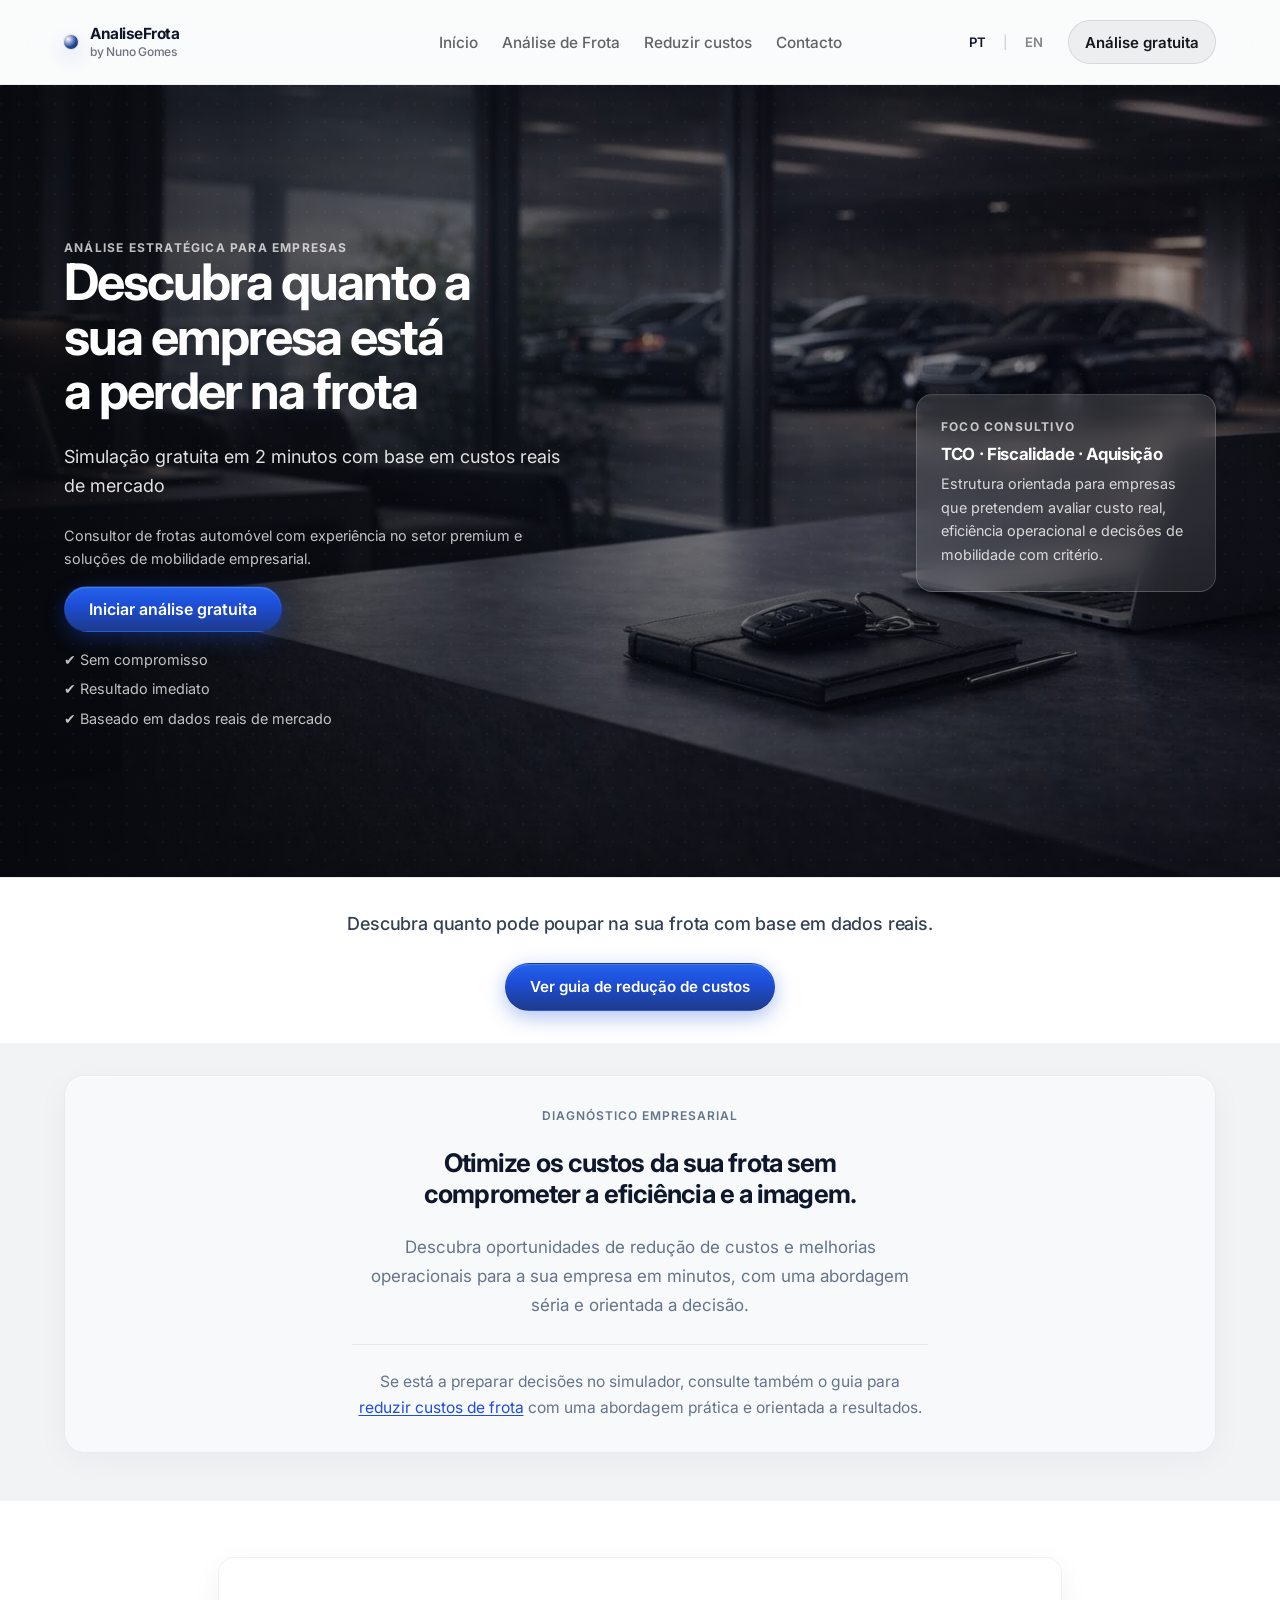
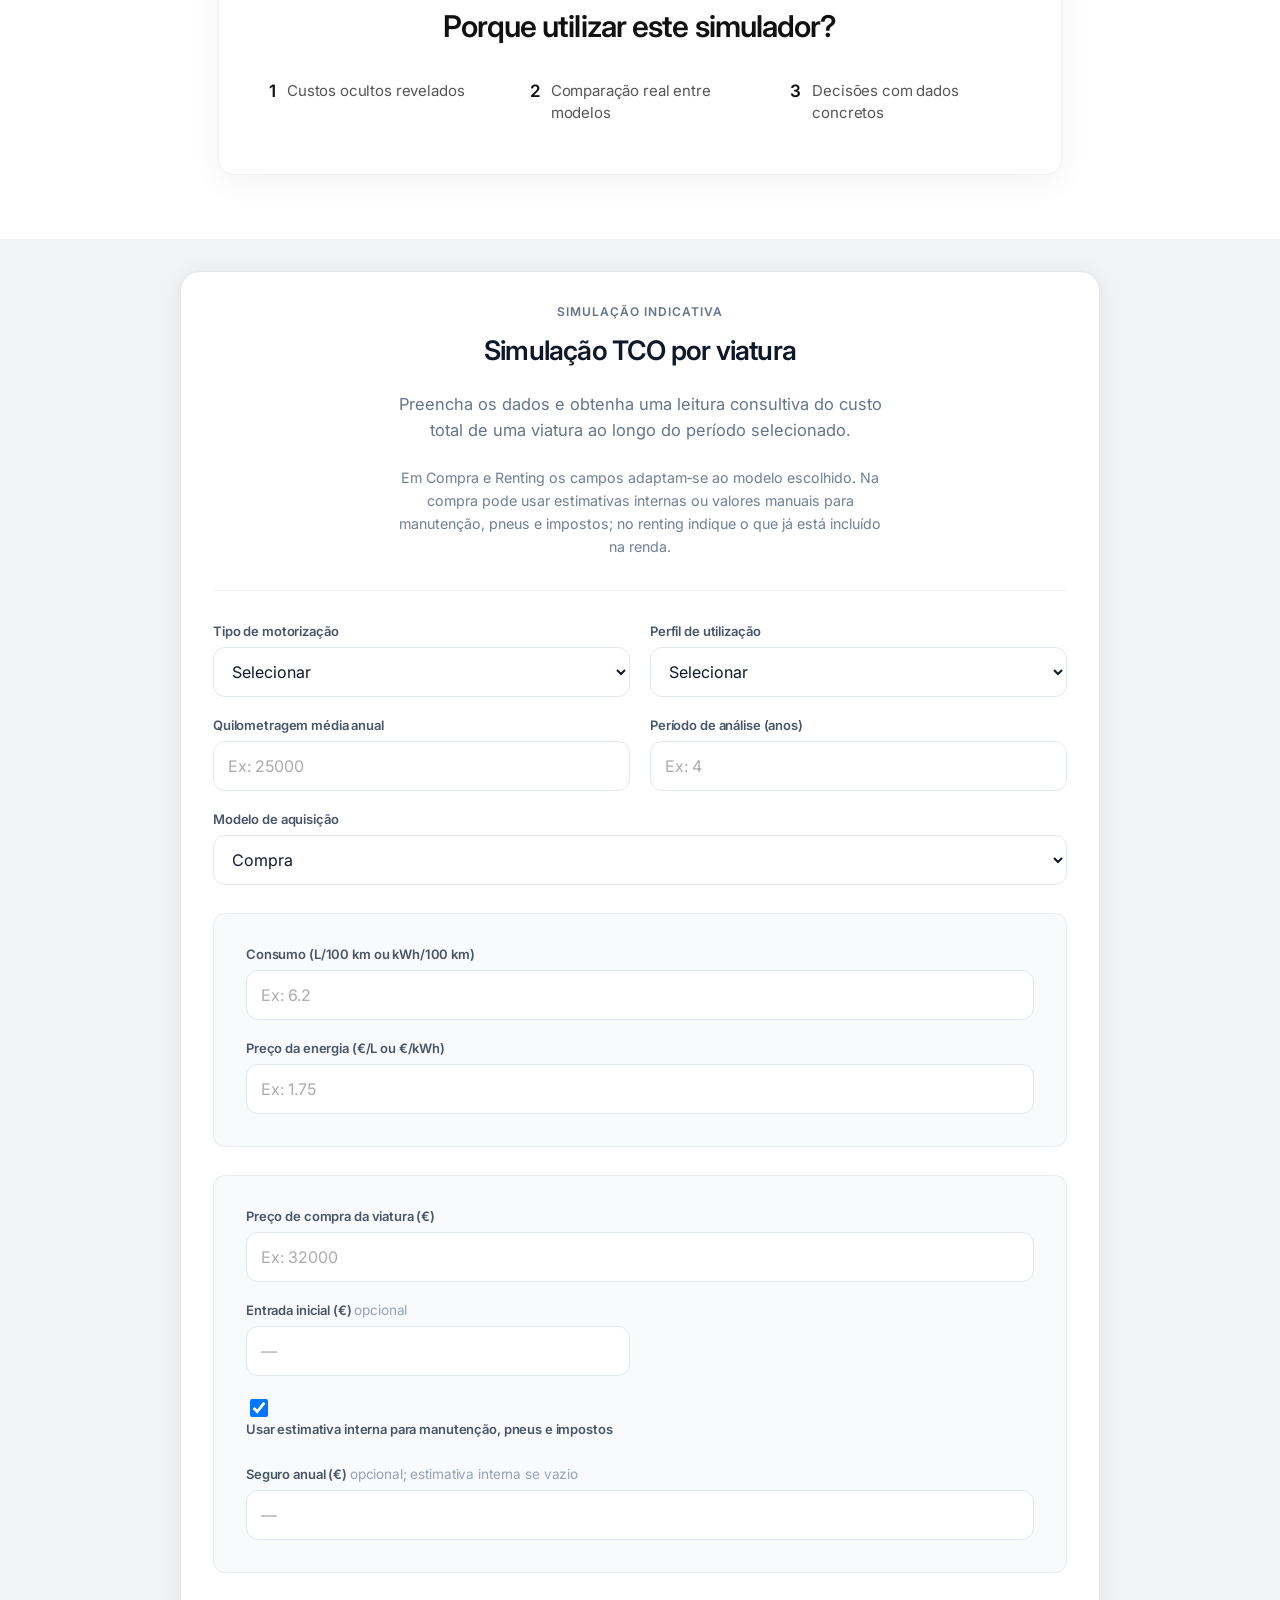
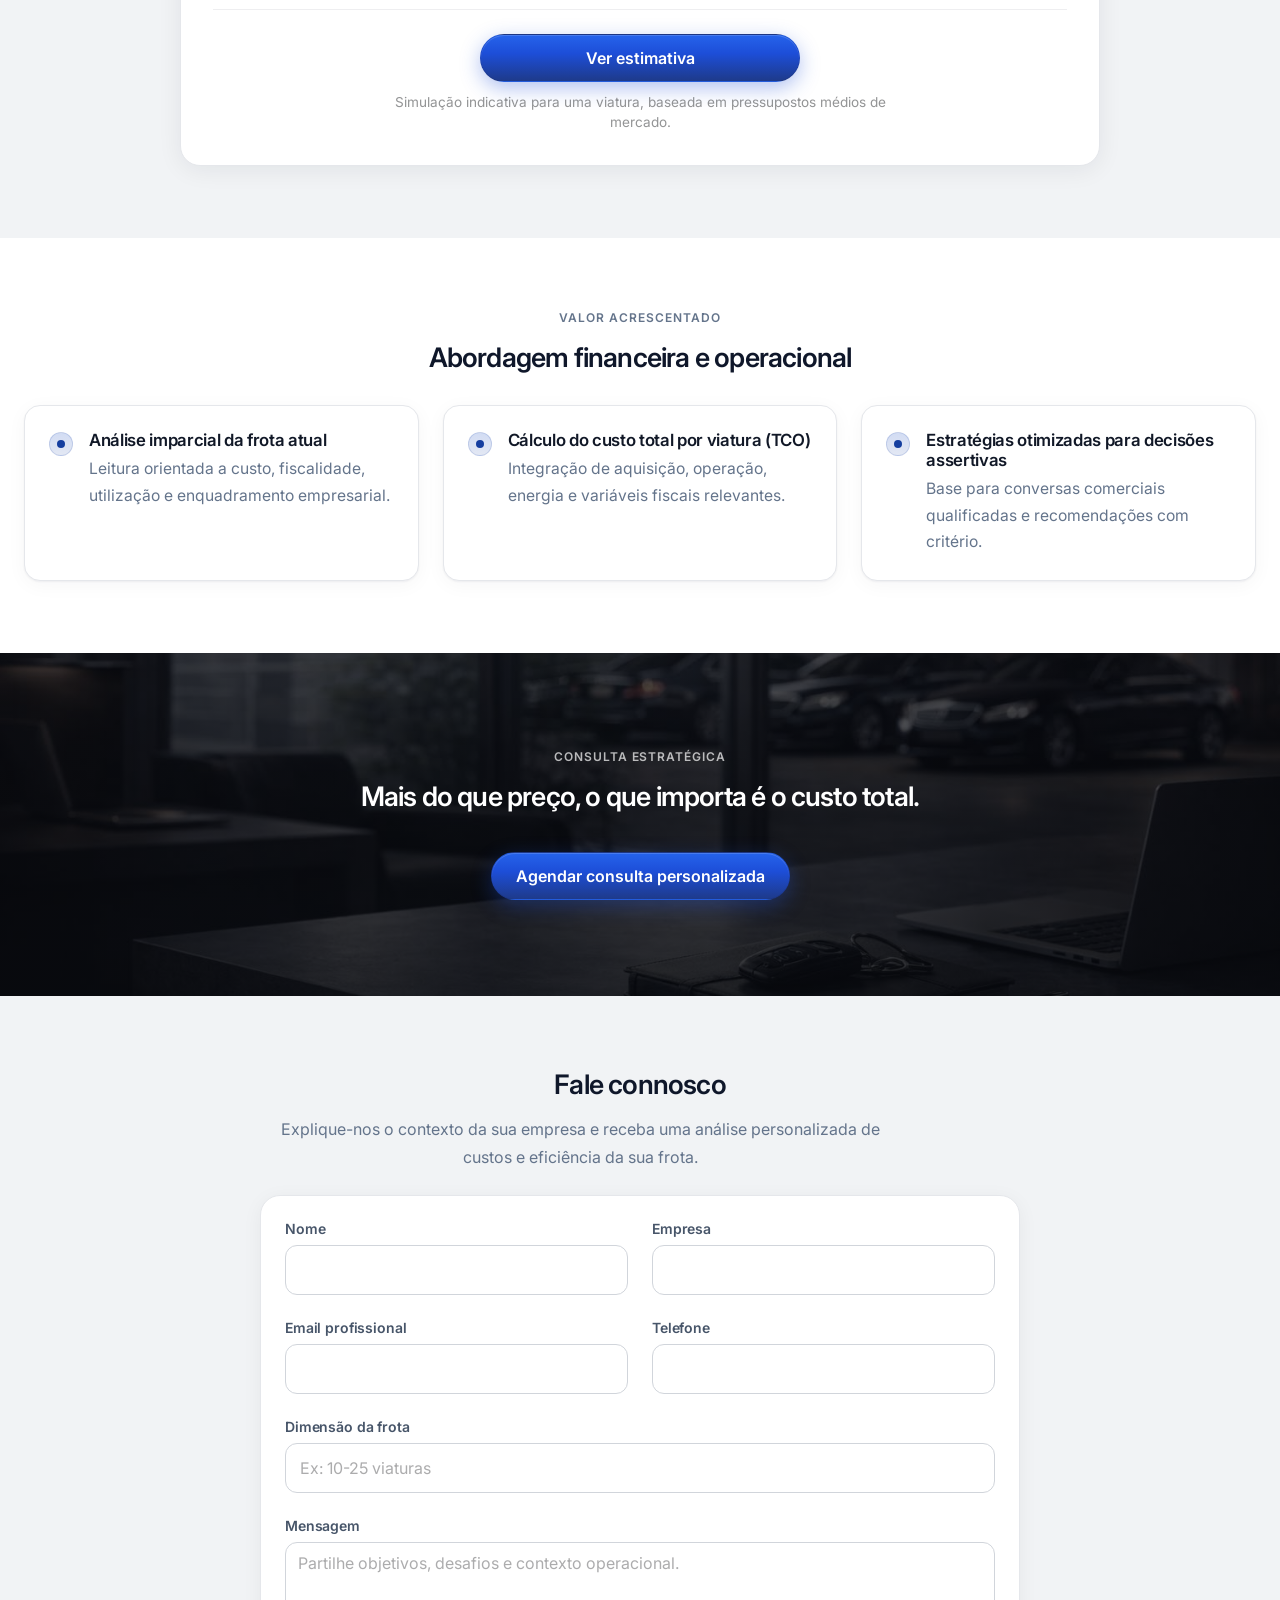
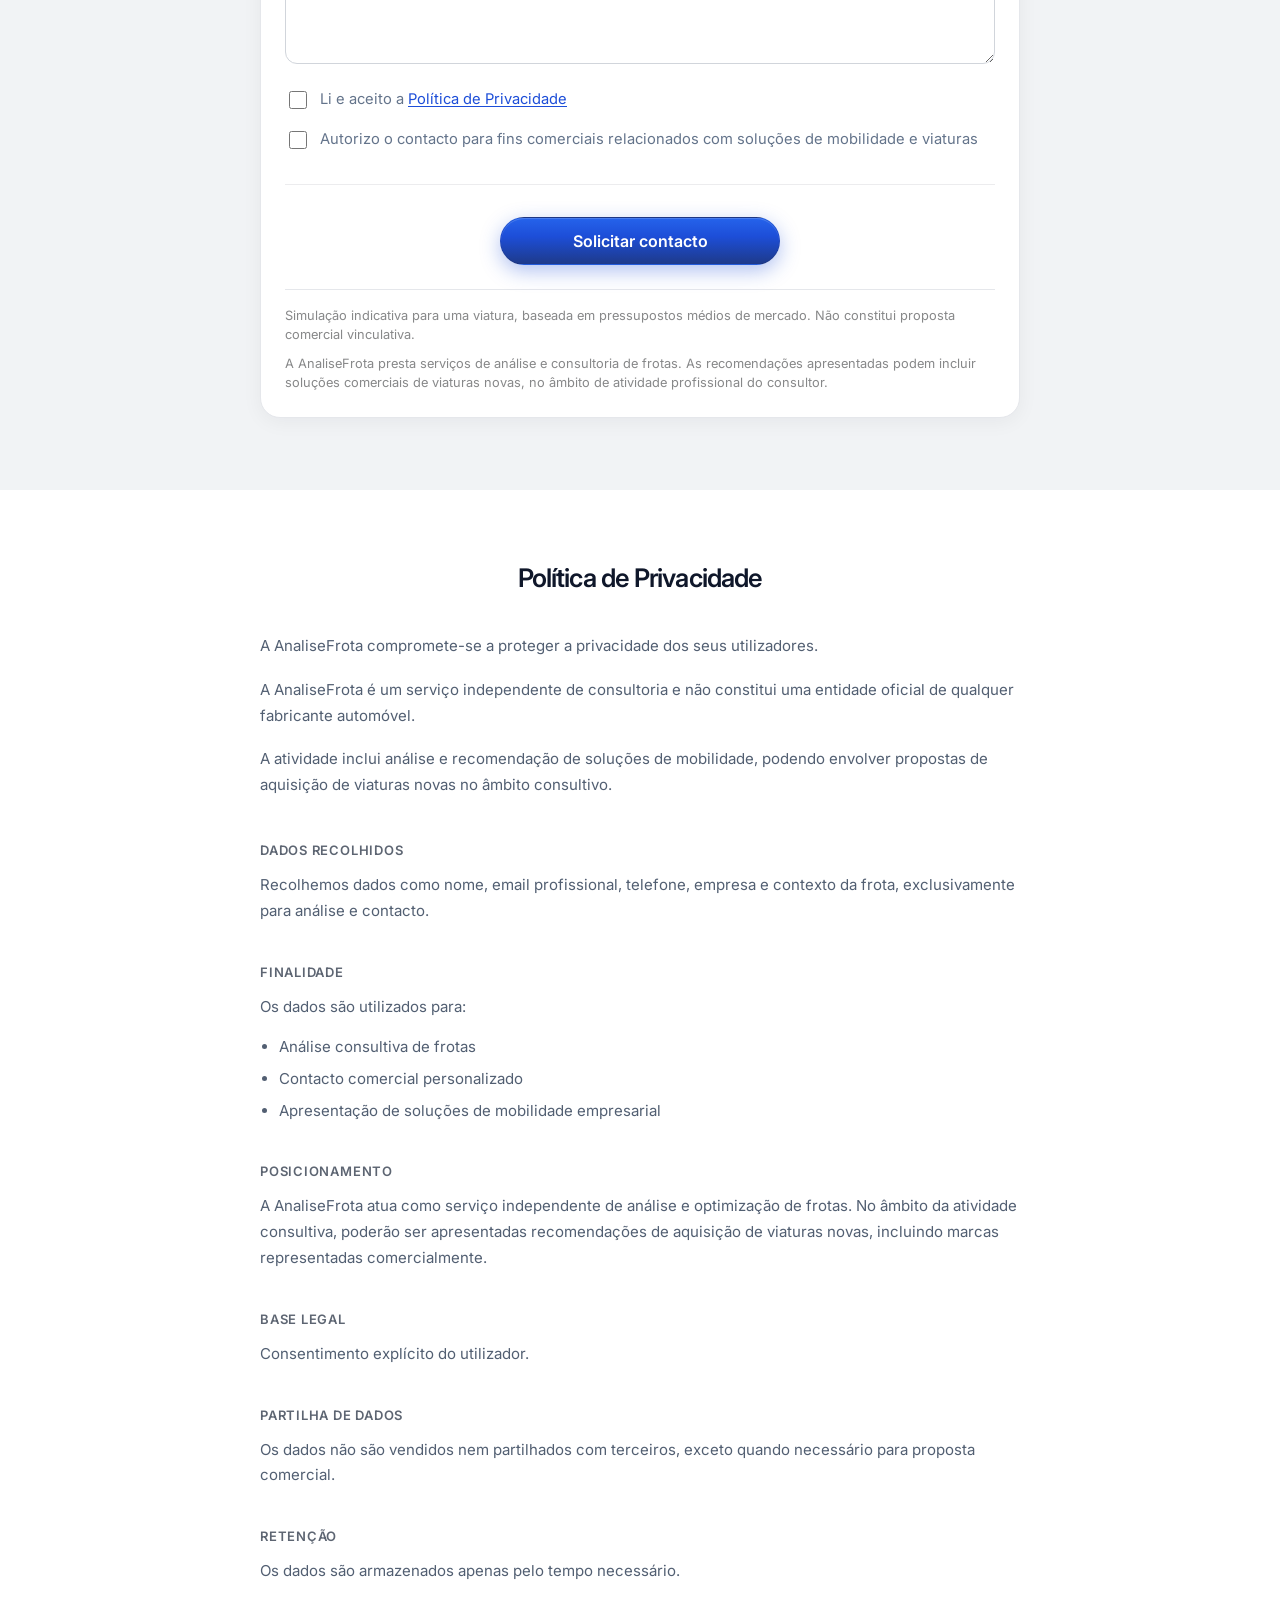
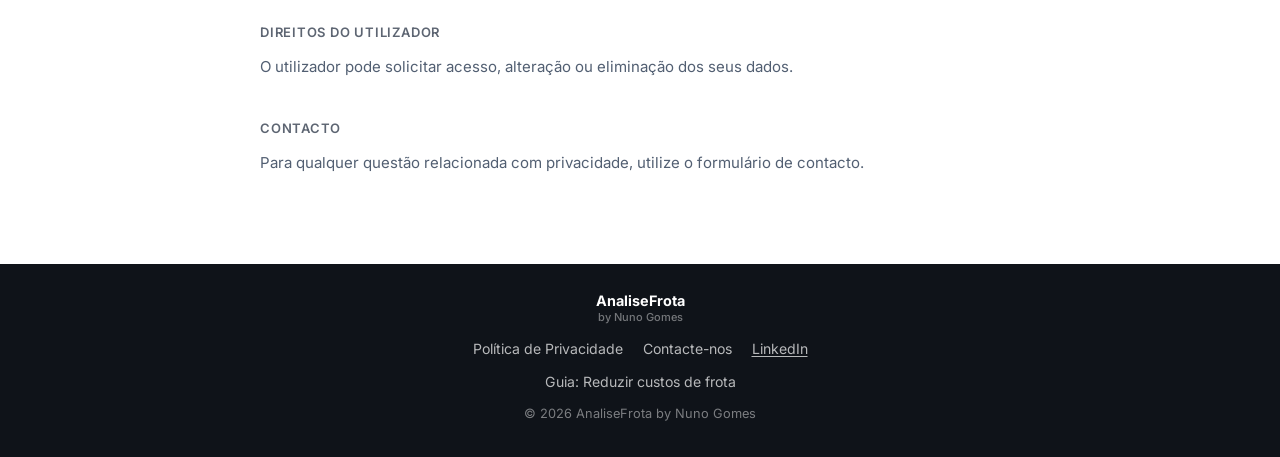
==== index.html @ 0aafc890 "improve mobile UX and responsive layout across site Made-with: Cursor" ====
<!DOCTYPE html>
<html lang="pt-PT" class="lang-pt">
<head>
  <meta charset="UTF-8" />
  <meta name="viewport" content="width=device-width, initial-scale=1.0" />
  <title>Análise de Frota e Optimização de Custos | AnaliseFrota — Gestão de Viaturas Empresariais</title>
  <meta name="robots" content="index,follow" />
  <link rel="canonical" href="https://analisefrota.pt/" />
  <link rel="alternate" hreflang="pt-PT" href="https://analisefrota.pt/" />
  <link rel="alternate" hreflang="en-GB" href="https://analisefrota.pt/en/" />
  <link rel="alternate" hreflang="x-default" href="https://analisefrota.pt/" />
  <meta
    name="description"
    content="Análise de frota, optimização de custos e gestão de viaturas empresariais com visão de TCO. Reduza despesas da frota, aumente eficiência e decida sobre mobilidade com dados e enquadramento fiscal."
  />
  <meta property="og:title" content="Análise de Frota e Optimização de Custos | AnaliseFrota — Gestão de Viaturas Empresariais" />
  <meta property="og:description" content="Análise de frota, optimização de custos e gestão de viaturas empresariais com visão de TCO. Reduza despesas da frota, aumente eficiência e decida sobre mobilidade com dados e enquadramento fiscal." />
  <meta property="og:type" content="website" />
  <meta property="og:url" content="https://analisefrota.pt/" />
  <meta property="og:image" content="https://analisefrota.pt/assets/hero-bg.jpg" />
  <meta property="og:image:alt" content="Contexto de frota empresarial — AnaliseFrota, consultoria em análise de frota, optimização de custos e TCO" />
  <meta property="og:site_name" content="AnaliseFrota" />
  <meta property="og:locale" content="pt_PT" />
  <meta property="og:locale:alternate" content="en_GB" />
  <meta name="twitter:card" content="summary_large_image" />
  <meta name="twitter:title" content="Análise de Frota e Optimização de Custos | AnaliseFrota — Gestão de Viaturas Empresariais" />
  <meta name="twitter:description" content="Análise de frota, optimização de custos e gestão de viaturas empresariais com visão de TCO. Reduza despesas da frota, aumente eficiência e decida com dados." />
  <meta name="twitter:image" content="https://analisefrota.pt/assets/hero-bg.jpg" />
  <meta name="twitter:image:alt" content="Frota empresarial e consultoria AnaliseFrota — análise de frota, redução de custos e TCO" />
  <link rel="preconnect" href="https://fonts.googleapis.com">
  <link rel="preconnect" href="https://fonts.gstatic.com" crossorigin>
  <link
    href="https://fonts.googleapis.com/css2?family=Inter:wght@400;500;600;700;800&display=swap"
    rel="stylesheet"
  />
  <link rel="stylesheet" href="styles.css" />
  <script type="application/ld+json">
  {
    "@context": "https://schema.org",
    "@graph": [
      {
        "@type": "Organization",
        "@id": "https://analisefrota.pt/#organization",
        "name": "AnaliseFrota by Nuno Gomes",
        "url": "https://analisefrota.pt/",
        "sameAs": ["https://www.linkedin.com/in/nuno-gomes-mercedes-benz"]
      },
      {
        "@type": "WebSite",
        "@id": "https://analisefrota.pt/#website",
        "name": "AnaliseFrota by Nuno Gomes",
        "url": "https://analisefrota.pt/",
        "description": "Análise de frota, optimização de custos e gestão de viaturas empresariais com visão de TCO, eficiência e decisões de mobilidade fundamentadas.",
        "inLanguage": "pt-PT",
        "publisher": { "@id": "https://analisefrota.pt/#organization" }
      }
    ]
  }
  </script>
</head>
<body>
  <div class="site-shell">
    <header class="site-header">
      <div class="container header-inner">
        <a href="#top" class="brand" aria-label="AnaliseFrota by Nuno Gomes">
          <span class="brand-mark"></span>
          <span class="brand-text">
            <span class="brand-name">AnaliseFrota</span>
            <span class="brand-byline">by Nuno Gomes</span>
          </span>
        </a>

        <nav class="main-nav" aria-label="Navegação principal">
          <a href="#top">Início</a>
          <a href="#simulador">Análise de Frota</a>
          <a href="/reduzir-custos-frota.html">Reduzir custos</a>
          <a href="#contacto">Contacto</a>
        </nav>

        <div class="header-actions">
          <div class="lang-toggle" role="navigation" aria-label="Idioma">
            <a href="/" class="lang-btn is-active" hreflang="pt-PT" lang="pt-PT" aria-current="page">PT</a>
            <span class="lang-sep" aria-hidden="true">|</span>
            <a href="/en/" class="lang-btn" hreflang="en-GB" lang="en-GB">EN</a>
          </div>
          <a href="#simulador" class="btn btn-nav">Análise gratuita</a>
        </div>
      </div>
    </header>

    <main id="top">
      <section class="section section--hero section--bleed" aria-label="Início">
        <div class="section__bleed" aria-hidden="true">
          <div class="hero-media" role="img" aria-label="Ilustração visual de frota empresarial — análise de frota, optimização de custos e gestão de viaturas com a AnaliseFrota."></div>
          <div class="hero-scrim"></div>
          <div class="hero-noise"></div>
        </div>
        <div class="container">
        <div class="hero-grid">
          <div class="hero-copy">
            <div class="eyebrow">Análise estratégica para empresas</div>
            <h1>Descubra quanto a sua empresa está a perder na frota</h1>
            <p>
              Simulação gratuita em 2 minutos com base em custos reais de mercado
            </p>

            <p class="hero-positioning">
              Consultor de frotas automóvel com experiência no setor premium e soluções de mobilidade empresarial.
            </p>

            <div class="hero-actions">
              <a href="#simulador" class="btn btn-primary">Iniciar análise gratuita</a>
            </div>
            <ul class="hero-positioning" aria-label="Vantagens da simulação">
              <li>✔ Sem compromisso</li>
              <li>✔ Resultado imediato</li>
              <li>✔ Baseado em dados reais de mercado</li>
            </ul>
          </div>

          <div class="hero-aside">
            <div class="hero-panel">
              <div class="hero-panel-label">Foco consultivo</div>
              <div class="hero-panel-value">TCO · Fiscalidade · Aquisição</div>
              <p>
                Estrutura orientada para empresas que pretendem avaliar custo real, eficiência operacional e decisões de mobilidade com critério.
              </p>
            </div>
          </div>
        </div>
        </div>
      </section>

      <section class="section section--surface section--lead">
        <div class="container">
          <div class="section-lead-inner container-narrow text-center">
            <p class="section-lead-text">
              Descubra quanto pode poupar na sua frota com base em dados reais.
            </p>
            <a href="/reduzir-custos-frota.html" class="btn btn-primary btn-lead-cta">Ver guia de redução de custos</a>
          </div>
        </div>
      </section>

      <section class="section section--tint section--editorial">
        <div class="container">
          <div class="editorial-surface editorial-surface--bridge">
            <div class="editorial-bridge-inner">
              <div class="section-kicker text-center">Diagnóstico empresarial</div>
              <h2 class="text-center editorial-title">Otimize os custos da sua frota sem comprometer a eficiência e a imagem.</h2>
              <div class="prose-editorial-lead">
                <p>
                  Descubra oportunidades de redução de custos e melhorias operacionais para a sua empresa em minutos, com uma abordagem séria e orientada a decisão.
                </p>
              </div>
              <p class="editorial-support-line">
                Se está a preparar decisões no simulador, consulte também o guia para <a href="/reduzir-custos-frota.html">reduzir custos de frota</a> com uma abordagem prática e orientada a resultados.
              </p>
            </div>
          </div>
        </div>
      </section>

      <section class="section section--surface section--why-sim" aria-labelledby="why-sim-heading">
        <div class="why-sim-frame">
          <div class="why-card">
            <h2 id="why-sim-heading" class="why-card-title">Porque utilizar este simulador?</h2>
            <div class="why-grid" role="list" aria-label="Benefícios do simulador">
              <div class="why-item" role="listitem">
                <span class="why-number">1</span>
                <p class="why-text">Custos ocultos revelados</p>
              </div>
              <div class="why-item" role="listitem">
                <span class="why-number">2</span>
                <p class="why-text">Comparação real entre modelos</p>
              </div>
              <div class="why-item" role="listitem">
                <span class="why-number">3</span>
                <p class="why-text">Decisões com dados concretos</p>
              </div>
            </div>
          </div>
        </div>
      </section>

      <section id="simulador" class="section section--tint section--simulator">
        <div class="container">
          <div class="simulator-shell">
          <div class="simulator-card">
            <div class="simulator-main">
              <div class="simulator-intro-block">
                <div class="simulator-intro-stack">
                  <div class="simulator-heading simulator-heading--intro">
                    <div class="section-kicker">Simulação indicativa</div>
                    <h2 class="simulator-intro-heading">Simulação TCO por viatura</h2>
                    <p class="simulator-intro-lead">
                      Preencha os dados e obtenha uma leitura consultiva do custo total de uma viatura ao longo do período selecionado.
                    </p>
                  </div>
                  <div class="simulator-intro-notes">
                    <p class="simulator-form-hint simulator-form-hint--intro" data-lang="pt">Em Compra e Renting os campos adaptam‑se ao modelo escolhido. Na compra pode usar estimativas internas ou valores manuais para manutenção, pneus e impostos; no renting indique o que já está incluído na renda.</p>
                    <p class="simulator-form-hint simulator-form-hint--intro" data-lang="en">Purchase and leasing show different fields. For purchase you can rely on internal estimates or enter annual maintenance, tyres, and taxes; for leasing, tick what is included in the monthly payment.</p>
                  </div>
                </div>
              </div>

              <form class="simulator-form simulator-form--saas" id="tcoForm" novalidate>

                <div class="simulator-form__group">
                  <div class="form-grid form-grid--sim form-grid--sim-top">
                    <div class="field">
                      <label for="powertrainType">Tipo de motorização</label>
                      <select id="powertrainType" name="powertrainType">
                        <option value="" data-label-pt="Selecionar" data-label-en="Select">Selecionar</option>
                        <option value="combustion" data-label-pt="Combustão" data-label-en="Combustion">Combustão</option>
                        <option value="hybrid" data-label-pt="Híbrido" data-label-en="Hybrid">Híbrido</option>
                        <option value="electric" data-label-pt="Elétrico" data-label-en="Electric">Elétrico</option>
                      </select>
                    </div>

                    <div class="field">
                      <label for="usageProfile">Perfil de utilização</label>
                      <select id="usageProfile" name="usageProfile">
                        <option value="" data-label-pt="Selecionar" data-label-en="Select">Selecionar</option>
                        <option value="urbano" data-label-pt="Urbano" data-label-en="Urban">Urbano</option>
                        <option value="misto" data-label-pt="Misto" data-label-en="Mixed">Misto</option>
                        <option value="estrada" data-label-pt="Estrada" data-label-en="Highway">Estrada</option>
                      </select>
                    </div>

                    <div class="field">
                      <label for="annualKm">Quilometragem média anual</label>
                      <input
                        id="annualKm"
                        name="annualKm"
                        type="number"
                        inputmode="numeric"
                        placeholder="Ex: 25000"
                        data-placeholder-pt="Ex: 25000"
                        data-placeholder-en="E.g.: 25000"
                        min="0"
                      />
                    </div>

                    <div class="field">
                      <label for="analysisYears">Período de análise (anos)</label>
                      <input
                        id="analysisYears"
                        name="analysisYears"
                        type="number"
                        inputmode="numeric"
                        min="1"
                        placeholder="Ex: 4"
                        data-placeholder-pt="Ex: 4"
                        data-placeholder-en="E.g.: 4"
                      />
                    </div>

                    <div class="field field-span-2">
                      <label for="acquisitionModel">Modelo de aquisição</label>
                      <select id="acquisitionModel" name="acquisitionModel">
                        <option value="purchase" data-label-pt="Compra" data-label-en="Purchase">Compra</option>
                        <option value="renting" data-label-pt="Renting" data-label-en="Leasing">Renting</option>
                      </select>
                    </div>
                  </div>
                </div>

                <div class="simulator-form__group">
                  <div class="simulator-form__panel">
                    <div class="form-grid form-grid--sim">
                      <div class="field field-span-2">
                        <label for="consumptionValue">Consumo (L/100 km ou kWh/100 km)</label>
                        <input id="consumptionValue" name="consumptionValue" type="number" min="0" step="0.01" placeholder="Ex: 6.2" data-placeholder-pt="Ex: 6.2" data-placeholder-en="E.g.: 6.2" />
                      </div>

                      <div class="field field-span-2">
                        <label for="energyPrice">Preço da energia (€/L ou €/kWh)</label>
                        <input id="energyPrice" name="energyPrice" type="number" min="0" step="0.01" placeholder="Ex: 1.75" data-placeholder-pt="Ex: 1.75" data-placeholder-en="E.g.: 1.75" />
                      </div>
                    </div>
                  </div>
                </div>

                <div class="simulator-form__group simulator-form__group--mode purchase-only">
                  <div class="simulator-form__panel simulator-form__panel--mode">
                    <div class="form-grid form-grid--sim">
                      <div class="field field-span-2">
                        <label for="purchasePrice">Preço de compra da viatura (€)</label>
                        <input id="purchasePrice" name="purchasePrice" type="number" min="0" placeholder="Ex: 32000" data-placeholder-pt="Ex: 32000" data-placeholder-en="E.g.: 32000" />
                      </div>

                      <div class="field">
                        <label for="purchaseInitialPayment">Entrada inicial (€) <span class="label-optional">opcional</span></label>
                        <input id="purchaseInitialPayment" name="purchaseInitialPayment" type="number" min="0" value="" placeholder="—" data-placeholder-pt="—" data-placeholder-en="—" />
                      </div>

                      <div class="field field-span-2 simulator-checkbox-field">
                        <input type="checkbox" id="useInternalOpexEstimate" name="useInternalOpexEstimate" checked />
                        <label for="useInternalOpexEstimate">Usar estimativa interna para manutenção, pneus e impostos</label>
                      </div>

                      <details class="simulator-advanced purchase-manual-opex field-span-2 is-hidden">
                        <summary class="simulator-advanced-summary">Custos manuais anuais (€)</summary>
                        <div class="form-grid form-grid--sim simulator-advanced-grid">
                          <div class="field">
                            <label for="manualMaintenanceAnnual">Manutenção anual</label>
                            <input id="manualMaintenanceAnnual" name="manualMaintenanceAnnual" type="number" min="0" step="1" value="" />
                          </div>
                          <div class="field">
                            <label for="manualTyresAnnual">Pneus anuais</label>
                            <input id="manualTyresAnnual" name="manualTyresAnnual" type="number" min="0" step="1" value="" />
                          </div>
                          <div class="field field-span-2">
                            <label for="manualTaxesAnnual">Impostos e taxas anuais</label>
                            <input id="manualTaxesAnnual" name="manualTaxesAnnual" type="number" min="0" step="1" value="" />
                          </div>
                        </div>
                      </details>

                      <div class="field field-span-2">
                        <label for="annualInsurancePurchase">Seguro anual (€) <span class="label-optional">opcional; estimativa interna se vazio</span></label>
                        <input id="annualInsurancePurchase" name="annualInsurancePurchase" type="number" min="0" value="" placeholder="—" data-placeholder-pt="—" data-placeholder-en="—" />
                      </div>
                    </div>
                  </div>
                </div>

                <div class="simulator-form__group simulator-form__group--mode renting-only is-hidden">
                  <div class="simulator-form__panel simulator-form__panel--mode">
                    <div class="form-grid form-grid--sim">
                      <div class="field field-span-2">
                        <label for="monthlyRent">Renda mensal (€)</label>
                        <input id="monthlyRent" name="monthlyRent" type="number" min="0" placeholder="Ex: 640" data-placeholder-pt="Ex: 640" data-placeholder-en="E.g.: 640" />
                      </div>

                      <div class="field">
                        <label for="rentingInitialPayment">Entrada inicial (€) <span class="label-optional">opcional</span></label>
                        <input id="rentingInitialPayment" name="rentingInitialPayment" type="number" min="0" value="" placeholder="—" data-placeholder-pt="—" data-placeholder-en="—" />
                      </div>

                      <div class="field">
                        <label for="contractAnnualKm">Quilometragem contratada anual <span class="label-optional">opcional</span></label>
                        <input id="contractAnnualKm" name="contractAnnualKm" type="number" min="0" value="" placeholder="Igual à média anual se vazio" data-placeholder-pt="Igual à média anual se vazio" data-placeholder-en="Same as annual if empty" />
                      </div>

                      <fieldset class="field-span-2 simulator-fieldset">
                        <legend class="simulator-fieldset-legend">A renda inclui:</legend>
                        <div class="simulator-includes-grid">
                          <label class="simulator-checkbox-field">
                            <input type="checkbox" id="rentIncludesMaintenance" name="rentIncludesMaintenance" checked />
                            <span>Manutenção</span>
                          </label>
                          <label class="simulator-checkbox-field">
                            <input type="checkbox" id="rentIncludesTyres" name="rentIncludesTyres" checked />
                            <span>Pneus</span>
                          </label>
                          <label class="simulator-checkbox-field">
                            <input type="checkbox" id="rentIncludesTaxes" name="rentIncludesTaxes" checked />
                            <span>Impostos e taxas</span>
                          </label>
                          <label class="simulator-checkbox-field">
                            <input type="checkbox" id="rentIncludesInsurance" name="rentIncludesInsurance" />
                            <span>Seguro</span>
                          </label>
                        </div>
                      </fieldset>

                      <div class="field field-span-2 renting-insurance-field">
                        <label for="annualInsuranceRenting">Seguro anual (€) <span class="label-optional">opcional; estimativa se vazio</span></label>
                        <input id="annualInsuranceRenting" name="annualInsuranceRenting" type="number" min="0" value="" placeholder="—" data-placeholder-pt="—" data-placeholder-en="—" />
                      </div>

                      <div class="field">
                        <label for="excessCostPerKm">Custo por km excedido (€/km) <span class="label-optional">opcional</span></label>
                        <input id="excessCostPerKm" name="excessCostPerKm" type="number" min="0" step="0.01" value="" placeholder="0,09" data-placeholder-pt="0,09" data-placeholder-en="0.09" />
                      </div>

                      <div class="field">
                        <label for="excessKmPeriod">Km excedidos no período (total) <span class="label-optional">opcional</span></label>
                        <input id="excessKmPeriod" name="excessKmPeriod" type="number" min="0" step="1" value="" placeholder="Calculado se vazio" data-placeholder-pt="Calculado se vazio" data-placeholder-en="Estimated if empty" />
                      </div>

                      <div class="field field-span-2">
                        <label for="endContractCosts">Custos estimados de fim de contrato / danos (€) <span class="label-optional">opcional</span></label>
                        <input id="endContractCosts" name="endContractCosts" type="number" min="0" step="1" value="" placeholder="—" data-placeholder-pt="—" data-placeholder-en="—" />
                      </div>
                    </div>
                  </div>
                </div>

                <div class="simulator-footer">
                  <button type="submit" class="btn btn-primary btn-large btn-sim-submit">Ver estimativa</button>
                  <small id="simulatorFeedback">Simulação indicativa para uma viatura, baseada em pressupostos médios de mercado.</small>
                </div>
              </form>

              <div class="results-panel is-hidden" id="resultsPanel">
                <div class="results-grid">
                  <div class="result-box">
                    <span>TCO total</span>
                    <strong id="resultTotalPeriod">—</strong>
                  </div>
                  <div class="result-box">
                    <span>Custo médio mensal</span>
                    <strong id="resultAnnualCost">—</strong>
                  </div>
                  <div class="result-box">
                    <span>Custo médio por km</span>
                    <strong id="resultCostPerKm">—</strong>
                  </div>
                  <div class="result-box">
                    <span>Enquadramento fiscal indicativo</span>
                    <strong id="resultFiscal">—</strong>
                  </div>
                  <div class="result-box result-box-wide">
                    <span>Recomendação</span>
                    <strong id="resultRecommendation">—</strong>
                  </div>
                  <div class="result-box result-box-wide">
                    <span>Desagregação de custos</span>
                    <small id="resultBreakdownBase">Aquisição/depreciação: —</small>
                    <div id="resultResidualWrap" class="result-residual-wrap is-hidden">
                      <small id="resultResidualEstimated">Valor residual estimado: —</small>
                      <small id="resultResidualNote" class="result-residual-note">Estimativa interna baseada em depreciação e perfil de utilização.</small>
                    </div>
                    <small id="resultBreakdownEnergy">Energia: —</small>
                    <small id="resultBreakdownMaintenance">Manutenção: —</small>
                    <small id="resultBreakdownTyres">Pneus: —</small>
                    <small id="resultBreakdownInsurance">Seguro: —</small>
                    <small id="resultBreakdownTaxes">Impostos/taxas: —</small>
                    <small id="resultBreakdownExcess">Excesso de km: —</small>
                    <small id="resultBreakdownOther">Outros / fim de contrato: —</small>
                  </div>
                  <div class="result-box result-box-wide">
                    <small id="resultDisclaimer">Simulação indicativa para apoio à decisão. Os resultados dependem dos dados inseridos e das condições reais de aquisição, utilização, fiscalidade e contrato.</small>
                  </div>
                  <div class="result-box result-box-wide">
                    <span>Quer uma análise personalizada da sua frota?</span>
                    <form class="simulator-form" action="#contacto" method="get">
                      <div class="form-grid form-grid-top">
                        <div class="field field-wide">
                          <label for="quickLeadEmail">Email</label>
                          <input id="quickLeadEmail" name="email" type="email" autocomplete="email" required />
                        </div>
                      </div>
                      <div class="simulator-footer">
                        <button type="submit" class="btn btn-secondary">Receber análise</button>
                      </div>
                    </form>
                  </div>
                </div>
              </div>
            </div>
          </div>
          </div>
        </div>
      </section>

      <section class="section section--surface">
        <div class="container benefits-wrap">
          <div class="section-head-center container-narrow">
            <div class="section-kicker">Valor acrescentado</div>
            <h2>Abordagem financeira e operacional</h2>
          </div>

          <div class="benefits-list">
            <div class="benefit-item">
              <span class="benefit-icon"></span>
              <div>
                <h3>Análise imparcial da frota atual</h3>
                <p>Leitura orientada a custo, fiscalidade, utilização e enquadramento empresarial.</p>
              </div>
            </div>

            <div class="benefit-item">
              <span class="benefit-icon"></span>
              <div>
                <h3>Cálculo do custo total por viatura (TCO)</h3>
                <p>Integração de aquisição, operação, energia e variáveis fiscais relevantes.</p>
              </div>
            </div>

            <div class="benefit-item">
              <span class="benefit-icon"></span>
              <div>
                <h3>Estratégias otimizadas para decisões assertivas</h3>
                <p>Base para conversas comerciais qualificadas e recomendações com critério.</p>
              </div>
            </div>
          </div>
        </div>
      </section>

      <section class="section section--closing section--bleed" aria-label="Consulta estratégica">
        <div class="section__bleed" aria-hidden="true">
          <div class="closing-cta-media" role="img" aria-label="Consultoria em análise de frota e mobilidade empresarial — redução de custos e decisões fundamentadas em TCO."></div>
          <div class="closing-cta-scrim"></div>
        </div>
        <div class="container">
        <div class="closing-cta-wrap">
          <div class="section-kicker section-kicker-light">Consulta estratégica</div>
          <h2>Mais do que preço, o que importa é o custo total.</h2>
          <a href="#contacto" class="btn btn-primary btn-large">Agendar consulta personalizada</a>
        </div>
        </div>
      </section>

      <section id="contacto" class="section section--tint">
        <div class="container">
          <div class="container-narrow contact-wrap">
          <h2 class="text-center">Fale connosco</h2>
          <p class="contact-intro text-center">
            Explique-nos o contexto da sua empresa e receba uma análise personalizada de custos e eficiência da sua frota.
          </p>

          <form class="contact-form" id="leadForm" action="https://formspree.io/f/xrereard" method="POST" novalidate>
            <div class="contact-grid">
              <div class="field">
                <label for="leadName">Nome</label>
                <input id="leadName" name="nome" type="text" autocomplete="name" required />
              </div>

              <div class="field">
                <label for="leadCompany">Empresa</label>
                <input id="leadCompany" name="company" type="text" autocomplete="organization" required />
              </div>

              <div class="field">
                <label for="leadEmail">Email profissional</label>
                <input id="leadEmail" name="email" type="email" autocomplete="email" required />
              </div>

              <div class="field">
                <label for="leadPhone">Telefone</label>
                <input id="leadPhone" name="phone" type="tel" autocomplete="tel" />
              </div>

              <div class="field field-wide">
                <label for="leadFleetSize">Dimensão da frota</label>
                <input
                  id="leadFleetSize"
                  name="fleetSize"
                  type="text"
                  placeholder="Ex: 10-25 viaturas"
                  data-placeholder-pt="Ex: 10-25 viaturas"
                  data-placeholder-en="E.g.: 10-25 vehicles"
                />
              </div>

              <div class="field field-wide">
                <label for="leadMessage">Mensagem</label>
                <textarea
                  id="leadMessage"
                  name="mensagem"
                  rows="5"
                  placeholder="Partilhe objetivos, desafios e contexto operacional."
                  data-placeholder-pt="Partilhe objetivos, desafios e contexto operacional."
                  data-placeholder-en="Share your goals, challenges and operational context."
                  required
                ></textarea>
              </div>
            </div>

            <div class="contact-consent">
              <label class="consent-check">
                <input type="checkbox" name="consentPrivacy" required />
                <span>Li e aceito a <a href="#privacy">Política de Privacidade</a></span>
              </label>
              <label class="consent-check">
                <input type="checkbox" name="consentCommercial" required />
                <span>Autorizo o contacto para fins comerciais relacionados com soluções de mobilidade e viaturas</span>
              </label>
            </div>

            <div class="contact-footer">
              <button type="submit" class="btn btn-primary btn-large">Solicitar contacto</button>
            </div>

            <div class="contact-disclaimers">
              <p class="contact-disclaimer">
                Simulação indicativa para uma viatura, baseada em pressupostos médios de mercado. Não constitui proposta comercial vinculativa.
              </p>
              <p class="contact-consulting-note">
                A AnaliseFrota presta serviços de análise e consultoria de frotas. As recomendações apresentadas podem incluir soluções comerciais de viaturas novas, no âmbito de atividade profissional do consultor.
              </p>
            </div>
          </form>
          </div>
        </div>
      </section>

      <section id="privacy" class="section section--surface section--privacy-doc" aria-labelledby="privacy-title">
        <div class="privacy-doc">
          <header class="privacy-doc-header">
            <h2 id="privacy-title" class="privacy-doc-title">Política de Privacidade</h2>
          </header>
          <div class="privacy-doc-body">
            <p>A AnaliseFrota compromete-se a proteger a privacidade dos seus utilizadores.</p>

            <p>A AnaliseFrota é um serviço independente de consultoria e não constitui uma entidade oficial de qualquer fabricante automóvel.</p>

            <p>A atividade inclui análise e recomendação de soluções de mobilidade, podendo envolver propostas de aquisição de viaturas novas no âmbito consultivo.</p>

            <h3 class="privacy-doc-subtitle">Dados recolhidos</h3>
            <p>Recolhemos dados como nome, email profissional, telefone, empresa e contexto da frota, exclusivamente para análise e contacto.</p>

            <h3 class="privacy-doc-subtitle">Finalidade</h3>
            <p>Os dados são utilizados para:</p>
            <ul class="privacy-doc-list">
              <li>Análise consultiva de frotas</li>
              <li>Contacto comercial personalizado</li>
              <li>Apresentação de soluções de mobilidade empresarial</li>
            </ul>

            <h3 class="privacy-doc-subtitle">Posicionamento</h3>
            <p>A AnaliseFrota atua como serviço independente de análise e optimização de frotas. No âmbito da atividade consultiva, poderão ser apresentadas recomendações de aquisição de viaturas novas, incluindo marcas representadas comercialmente.</p>

            <h3 class="privacy-doc-subtitle">Base legal</h3>
            <p>Consentimento explícito do utilizador.</p>

            <h3 class="privacy-doc-subtitle">Partilha de dados</h3>
            <p>Os dados não são vendidos nem partilhados com terceiros, exceto quando necessário para proposta comercial.</p>

            <h3 class="privacy-doc-subtitle">Retenção</h3>
            <p>Os dados são armazenados apenas pelo tempo necessário.</p>

            <h3 class="privacy-doc-subtitle">Direitos do utilizador</h3>
            <p>O utilizador pode solicitar acesso, alteração ou eliminação dos seus dados.</p>

            <h3 class="privacy-doc-subtitle">Contacto</h3>
            <p>Para qualquer questão relacionada com privacidade, utilize o formulário de contacto.</p>
          </div>
        </div>
      </section>
    </main>

    <footer class="site-footer site-footer-minimal">
      <div class="container footer-minimal-inner">
        <div class="footer-brand-lockup" aria-hidden="true">
          <span class="footer-brand-name">AnaliseFrota</span>
          <span class="footer-brand-byline">by Nuno Gomes</span>
        </div>
        <nav class="footer-links-minimal" aria-label="Rodapé">
          <a href="#privacy">Política de Privacidade</a>
          <a href="#contacto">Contacte-nos</a>
          <a href="https://www.linkedin.com/in/nuno-gomes-mercedes-benz" class="footer-link-external" target="_blank" rel="noopener noreferrer">LinkedIn</a>
        </nav>
        <nav class="footer-links-minimal" aria-label="Recursos">
          <a href="/reduzir-custos-frota.html">Guia: Reduzir custos de frota</a>
        </nav>
        <p class="footer-copyright">© 2026 AnaliseFrota by Nuno Gomes</p>
      </div>
    </footer>
  </div>

  <script src="script.js"></script>
</body>
</html>
---- styles.css ----
/* === Design tokens & base === */
:root {
  --text: #0f172a;
  --muted: #64748b;
  --heading: #0f172a;
  --accent: #1d4ed8;
  --accent-dark: #1e3a8a;
  --accent-mid: #1e40af;
  --accent-hover: #1d4ed8;
  --line: rgba(15, 23, 42, 0.1);
  --container: 1200px;
  --s-1: 8px;
  --s-2: 16px;
  --s-3: 24px;
  --s-4: 32px;
  --s-5: 48px;
  --s-6: 64px;
  --section-pad: 72px;
  --section-pad-sm: 48px;
  --section-y-mobile: clamp(40px, 10vw, 56px);
  --page-pad-x: clamp(16px, 4.5vw, 24px);
  --touch-target-min: 44px;
  --header-h: 84px;
  --radius-ui: 12px;
  --radius-lg: 16px;
  --prose: 42rem;
  --shadow-card: 0 1px 2px rgba(15, 23, 42, 0.05), 0 4px 20px rgba(15, 23, 42, 0.04);
  --shell-bg: #e8eaee;
  --surface: #ffffff;
  --tint: #f1f3f5;
  --font: "Inter", -apple-system, BlinkMacSystemFont, "Segoe UI", sans-serif;
  --h1: clamp(2.4rem, 4.1vw, 3.15rem);
  --h1-weight: 700;
  --h2: clamp(1.4rem, 2.1vw, 1.9rem);
  --h2-weight: 600;
  --body: 1.0625rem;
  --body-lh: 1.7;
}

*,
*::before,
*::after {
  box-sizing: border-box;
}

html {
  scroll-behavior: smooth;
}

body {
  margin: 0;
  font-family: var(--font);
  background: var(--shell-bg);
  color: var(--text);
  -webkit-font-smoothing: antialiased;
  text-rendering: optimizeLegibility;
}

img {
  max-width: 100%;
  display: block;
}

a {
  color: inherit;
  text-decoration: none;
}

button,
input,
select,
textarea {
  font: inherit;
}

/* === Global layout: container & section === */
.container {
  width: 100%;
  max-width: var(--container);
  margin: 0 auto;
  padding: 0 24px;
}

.container-narrow {
  width: 100%;
  max-width: 760px;
  margin: 0 auto;
  padding: 0 24px;
}

/* Avoid double horizontal padding when nested inside .container */
.container .container-narrow {
  padding-left: 0;
  padding-right: 0;
}

.text-center {
  text-align: center;
}

.prose-narrow {
  max-width: 42rem;
  margin: 0 auto;
}

.prose-narrow p {
  margin: var(--s-3) 0 0;
  font-size: var(--body);
  line-height: var(--body-lh);
  color: var(--muted);
}

.prose-narrow p:first-child {
  margin-top: 0;
}

.section {
  position: relative;
  padding: var(--section-pad) 0;
}

/* Section surfaces: alternate white + cool gray for rhythm */
.section--surface {
  background: var(--surface);
  box-shadow: inset 0 1px 0 rgba(255, 255, 255, 0.7);
}

.section--tint {
  background: var(--tint);
}

.section--light {
  background: var(--tint);
}

/* Lead line after hero: compact, centred transition to content */
.section--lead {
  padding: var(--s-4) 0;
  border-top: 1px solid rgba(15, 23, 42, 0.08);
  box-shadow: 0 1px 0 rgba(255, 255, 255, 0.9);
}

.section-lead-text {
  margin: 0 0 var(--s-3);
  font-size: 1.125rem;
  line-height: 1.6;
  font-weight: 500;
  color: #334155;
  letter-spacing: -0.01em;
  text-wrap: balance;
}

.btn-lead-cta {
  min-height: 48px;
  padding: 0 28px;
  font-size: 0.95rem;
  box-shadow:
    0 1px 0 rgba(255, 255, 255, 0.16) inset,
    0 8px 24px rgba(29, 78, 216, 0.32);
}

.section--tight {
  padding: var(--s-4) 0;
}

.section--bleed {
  overflow: hidden;
}

.section__bleed {
  position: absolute;
  inset: 0;
  z-index: 0;
  pointer-events: none;
}

.section--hero .section__bleed,
.section--closing .section__bleed {
  position: absolute;
  inset: 0;
  z-index: 0;
}

.section--hero .container,
.section--closing .container {
  position: relative;
  z-index: 1;
}

.section--simulator {
  padding-top: var(--s-4);
  padding-bottom: var(--section-pad);
}

/* Anchor offset for sticky header */
#privacy,
#contacto,
#top {
  scroll-margin-top: calc(var(--header-h) + 8px);
}

/* === State === */
.is-hidden,
.results-panel.is-hidden {
  display: none;
}

/* === Site shell & header === */
.site-shell {
  min-height: 100vh;
  overflow-x: clip;
}

.site-header {
  position: sticky;
  top: 0;
  z-index: 1000;
  backdrop-filter: blur(20px);
  background: rgba(255, 255, 255, 0.78);
  border-bottom: 1px solid rgba(17, 18, 20, 0.06);
}

.header-inner {
  min-height: var(--header-h);
  display: grid;
  grid-template-columns: 1fr auto 1fr;
  align-items: center;
  gap: var(--s-2);
}

.brand {
  display: inline-flex;
  align-items: center;
  gap: 12px;
  justify-self: start;
}

.brand-mark {
  width: 14px;
  height: 14px;
  border-radius: 999px;
  background:
    radial-gradient(circle at 30% 30%, #ffffff 0%, #aab6d8 22%, #264b9f 55%, #13274f 100%);
  box-shadow:
    0 0 0 1px rgba(16, 17, 20, 0.08),
    0 8px 20px rgba(21, 62, 159, 0.2);
}

.brand-text {
  display: flex;
  flex-direction: column;
  align-items: flex-start;
  line-height: 1.15;
  gap: 2px;
}

.brand-name {
  font-size: 0.96rem;
  font-weight: 700;
  letter-spacing: -0.03em;
}

.brand-byline {
  font-size: 12px;
  font-weight: 500;
  letter-spacing: -0.02em;
  opacity: 0.6;
}

.main-nav {
  display: inline-flex;
  gap: var(--s-3);
  justify-self: center;
  flex-wrap: wrap;
  justify-content: center;
}

.main-nav a {
  color: rgba(16, 17, 20, 0.65);
  font-size: 0.96rem;
  font-weight: 500;
  transition: color 0.16s ease;
}

.main-nav a:hover {
  color: var(--text);
}

.header-actions {
  display: flex;
  align-items: center;
  justify-self: end;
  gap: 14px;
}

.lang-toggle {
  display: inline-flex;
  align-items: center;
  gap: 6px;
  font-size: 0.82rem;
  font-weight: 600;
  letter-spacing: 0.05em;
  color: rgba(16, 17, 20, 0.45);
}

.lang-toggle a.lang-btn {
  border: 0;
  background: transparent;
  padding: 8px 10px;
  min-height: var(--touch-target-min);
  display: inline-flex;
  align-items: center;
  justify-content: center;
  color: rgba(16, 17, 20, 0.5);
  font: inherit;
  font-weight: 600;
  cursor: pointer;
  transition: color 0.16s ease;
  border-radius: 8px;
}

.lang-toggle a.lang-btn:hover {
  color: rgba(16, 17, 20, 0.85);
}

.lang-toggle a.lang-btn:focus-visible {
  outline: 2px solid var(--accent);
  outline-offset: 2px;
}

.lang-toggle a.lang-btn.is-active {
  color: var(--text);
}

.lang-sep {
  opacity: 0.35;
  user-select: none;
}

/* === Buttons === */
.btn {
  display: inline-flex;
  align-items: center;
  justify-content: center;
  border: 0;
  border-radius: 999px;
  cursor: pointer;
  text-decoration: none;
  font-weight: 600;
  transition: transform 0.18s ease, background 0.18s ease, box-shadow 0.18s ease, border-color 0.18s ease, color 0.18s ease;
}

.btn:hover {
  transform: translateY(-1px);
}

.btn:active {
  transform: translateY(0);
}

.btn-primary {
  padding: 12px 24px;
  color: #fff;
  background: linear-gradient(180deg, #2563eb 0%, #1d4ed8 40%, #1e3a8a 100%);
  box-shadow:
    0 1px 0 rgba(255, 255, 255, 0.16) inset,
    0 6px 20px rgba(29, 78, 216, 0.35);
  border: 1px solid rgba(15, 23, 42, 0.08);
}

.btn-primary:hover {
  background: linear-gradient(180deg, #1d4ed8 0%, #1d4ed8 35%, #1e40af 100%);
  box-shadow:
    0 1px 0 rgba(255, 255, 255, 0.12) inset,
    0 10px 28px rgba(29, 78, 216, 0.4);
}

.btn:focus-visible,
a.btn:focus-visible {
  outline: 2px solid var(--accent);
  outline-offset: 3px;
}

.btn-nav {
  padding: 10px 16px;
  min-height: var(--touch-target-min);
  font-size: 0.94rem;
  background: rgba(17, 18, 20, 0.05);
  color: #15171b;
  border: 1px solid var(--line);
  box-shadow: none;
}

.btn-nav:hover {
  background: rgba(17, 18, 20, 0.08);
}

.btn-large {
  min-height: 48px;
  padding: 0 24px;
  font-size: 1rem;
}

.btn-secondary {
  padding: 10px 20px;
  font-size: 0.95rem;
  color: #0f172a;
  background: rgba(255, 255, 255, 0.85);
  border: 1.5px solid #cbd5e1;
  box-shadow: 0 1px 0 rgba(255, 255, 255, 0.8) inset;
}

.btn-secondary:hover {
  color: #0f172a;
  background: #fff;
  border-color: #94a3b8;
  box-shadow: 0 1px 0 rgba(255, 255, 255, 1) inset, 0 4px 14px rgba(15, 23, 42, 0.06);
}

/* === Hero === */
.section--hero {
  min-height: 88svh;
  display: flex;
  flex-direction: column;
  padding: 0;
}

.hero-media {
  position: absolute;
  inset: 0;
  background:
    url("assets/hero-bg.jpg") center / cover no-repeat,
    linear-gradient(135deg, #d7dce6 0%, #bcc3d1 100%);
  transform: scale(1.02);
}

.hero-scrim {
  position: absolute;
  inset: 0;
  background:
    linear-gradient(90deg, rgba(6, 8, 12, 0.72) 0%, rgba(6, 8, 12, 0.38) 40%, rgba(6, 8, 12, 0.12) 100%),
    linear-gradient(180deg, rgba(4, 6, 10, 0.15) 0%, rgba(4, 6, 10, 0.35) 100%);
}

.hero-noise {
  position: absolute;
  inset: 0;
  opacity: 0.16;
  background-image: radial-gradient(circle at 1px 1px, rgba(255, 255, 255, 0.2) 1px, transparent 0);
  background-size: 18px 18px;
}

.section--hero .container {
  flex: 1;
  display: flex;
  align-items: center;
  padding-top: var(--s-5);
  padding-bottom: var(--s-3);
}

.hero-grid {
  width: 100%;
  display: grid;
  grid-template-columns: minmax(0, 1fr) minmax(240px, 320px);
  align-items: center;
  gap: var(--s-4);
}

.eyebrow,
.section-kicker,
.hero-panel-label {
  display: block;
  font-size: 0.75rem;
  font-weight: 700;
  letter-spacing: 0.1em;
  text-transform: uppercase;
}

.eyebrow,
.hero-panel-label {
  color: rgba(255, 255, 255, 0.72);
}

.section-kicker {
  color: #64748b;
  margin: 0 0 var(--s-2);
  font-weight: 600;
  letter-spacing: 0.08em;
}

.section-kicker-light {
  color: rgba(255, 255, 255, 0.7);
}

.hero-copy {
  max-width: 600px;
  min-width: 0;
  text-align: left;
}

.hero-copy h1 {
  margin: 0 0 var(--s-3);
  font-size: var(--h1);
  font-weight: var(--h1-weight);
  line-height: 1.08;
  letter-spacing: -0.04em;
  color: #fff;
  text-wrap: balance;
}

.hero-copy > p:not(.hero-positioning) {
  margin: 0 0 var(--s-3);
  max-width: 32rem;
  font-size: 1.125rem;
  line-height: 1.6;
  color: rgba(255, 255, 255, 0.88);
}

.hero-copy .hero-positioning {
  margin: 0 0 var(--s-2);
  max-width: 32rem;
  font-size: 0.9rem;
  line-height: 1.6;
  color: rgba(255, 255, 255, 0.75);
  list-style: none;
  padding: 0;
}

.hero-copy .hero-positioning li + li {
  margin-top: 6px;
}

.hero-actions {
  display: flex;
  flex-wrap: wrap;
  gap: var(--s-2);
  margin: 0 0 var(--s-2);
}

.hero-aside {
  display: flex;
  justify-content: flex-end;
}

.hero-panel {
  width: 100%;
  max-width: 300px;
  padding: var(--s-3);
  border-radius: var(--radius-lg);
  color: #fff;
  background: linear-gradient(180deg, rgba(255, 255, 255, 0.14), rgba(255, 255, 255, 0.08));
  border: 1px solid rgba(255, 255, 255, 0.16);
  box-shadow: 0 12px 32px rgba(0, 0, 0, 0.2);
  backdrop-filter: blur(12px);
}

.hero-panel-value {
  margin: 10px 0 8px;
  font-size: 1.05rem;
  font-weight: 700;
  letter-spacing: -0.02em;
}

.hero-panel p {
  margin: 0;
  font-size: 0.9rem;
  line-height: 1.65;
  color: rgba(255, 255, 255, 0.8);
}

/* === Intro & editorial blocks === */
.intro-wrap,
.closing-cta-wrap {
  max-width: var(--prose);
  margin: 0;
  text-align: left;
}

.privacy-wrap {
  margin: 0 auto;
  text-align: left;
}

.intro-wrap p {
  margin: var(--s-3) 0 0;
  font-size: var(--body);
  line-height: var(--body-lh);
  color: var(--muted);
}

.intro-wrap > *:first-child {
  margin-top: 0;
}

.intro-wrap h2,
.simulator-heading h2,
.benefits-wrap h2,
.contact-wrap h2 {
  font-size: var(--h2);
  font-weight: var(--h2-weight);
  line-height: 1.2;
  letter-spacing: -0.03em;
  margin: 0 0 var(--s-2);
  color: var(--heading);
}

/* Editorial block (tinted surface, Apple-style) */
.section--editorial {
  padding: var(--s-4) 0 clamp(var(--s-4), 4vw, var(--s-5)) 0;
}

.editorial-surface {
  max-width: 1200px;
  margin: 0 auto;
  padding: var(--s-4) var(--s-3);
  background: #f8f9fb;
  border: 1px solid rgba(15, 23, 42, 0.06);
  border-radius: 20px;
  box-shadow: 0 1px 0 rgba(255, 255, 255, 0.9) inset, 0 8px 32px rgba(15, 23, 42, 0.04);
}

.editorial-surface--bridge {
  padding-bottom: var(--s-3);
}

.editorial-bridge-inner {
  max-width: 38rem;
  margin: 0 auto;
  padding: 0 var(--s-1);
  text-align: center;
  display: flex;
  flex-direction: column;
  align-items: center;
  gap: var(--s-2);
}

.editorial-bridge-inner .section-kicker {
  margin-bottom: 0;
}

@media (min-width: 640px) {
  .editorial-surface {
    padding: var(--s-4) var(--s-4);
  }

  .editorial-surface--bridge {
    padding-bottom: var(--s-4);
  }

  .editorial-bridge-inner {
    gap: var(--s-3);
    max-width: 40rem;
  }
}

.editorial-title {
  max-width: 100%;
  margin: 0;
  font-size: clamp(1.35rem, 2vw, 1.85rem);
  font-weight: 700;
  letter-spacing: -0.035em;
  line-height: 1.22;
  text-wrap: balance;
}

.prose-editorial-lead {
  margin: 0;
  width: 100%;
  max-width: 36rem;
}

.prose-editorial-lead p {
  margin: 0;
  font-size: var(--body);
  line-height: var(--body-lh);
  color: var(--muted);
}

.editorial-support-line {
  margin: 0;
  width: 100%;
  max-width: 36rem;
  padding-top: var(--s-3);
  border-top: 1px solid rgba(15, 23, 42, 0.07);
  font-size: 0.975rem;
  line-height: 1.65;
  color: #64748b;
  text-align: center;
  text-wrap: balance;
}

.editorial-support-line a {
  color: var(--accent);
  text-decoration: underline;
  text-underline-offset: 2px;
}

.editorial-support-line a:hover {
  color: var(--accent-dark);
}

/* “Porque utilizar este simulador?” — premium card + 3-column benefits */
.section--why-sim {
  padding: clamp(36px, 5vw, 56px) 0 var(--s-6);
  margin-top: 0;
}

.why-sim-frame {
  box-sizing: border-box;
  width: 100%;
  max-width: 900px;
  margin: 0 auto;
  padding: 0 clamp(18px, 4vw, 28px);
}

.why-card {
  box-sizing: border-box;
  width: 100%;
  margin: 0 auto;
  padding: clamp(40px, 5vw, 50px);
  background: #fff;
  border-radius: 16px;
  border: 1px solid rgba(0, 0, 0, 0.05);
  box-shadow: 0 8px 30px rgba(0, 0, 0, 0.05);
}

.why-card-title {
  margin: 0;
  padding: 0;
  text-align: center;
  font-size: clamp(26px, 3.2vw, 30px);
  font-weight: 600;
  letter-spacing: -0.03em;
  line-height: 1.2;
  color: #111;
}

.why-grid {
  margin: clamp(28px, 4vw, 36px) 0 0;
  padding: 0;
  list-style: none;
  display: grid;
  grid-template-columns: repeat(3, minmax(0, 1fr));
  gap: clamp(30px, 4vw, 40px);
  align-items: start;
}

.why-item {
  margin: 0;
  padding: 0;
  display: flex;
  flex-direction: row;
  align-items: flex-start;
  gap: 11px;
  text-align: left;
}

.why-number {
  flex-shrink: 0;
  font-size: 17px;
  font-weight: 600;
  line-height: 1.35;
  color: #111;
}

.why-text {
  margin: 0;
  flex: 1;
  min-width: 0;
  font-size: 15px;
  font-weight: 400;
  line-height: 1.45;
  letter-spacing: -0.01em;
  color: #555;
}

@media (max-width: 720px) {
  .why-grid {
    grid-template-columns: 1fr;
    gap: clamp(22px, 5vw, 28px);
    margin-top: clamp(24px, 5vw, 32px);
  }

  .why-card {
    padding: clamp(32px, 6vw, 44px) clamp(22px, 5vw, 36px);
  }
}

@media (max-width: 540px) {
  .why-card-title {
    font-size: clamp(22px, 5.5vw, 26px);
  }

  .why-text {
    font-size: 14px;
  }

  .why-number {
    font-size: 16px;
  }
}

.simulator-shell {
  width: 100%;
  max-width: 920px;
  margin: 0 auto;
}

.simulator-intro-block {
  margin-bottom: var(--s-4);
  padding-bottom: var(--s-4);
  border-bottom: 1px solid rgba(15, 23, 42, 0.07);
}

.simulator-intro-stack {
  box-sizing: border-box;
  width: 100%;
  max-width: min(31rem, 100%);
  margin-inline: auto;
  display: flex;
  flex-direction: column;
  align-items: center;
  gap: clamp(16px, 2.8vw, 22px);
}

.simulator-heading--intro {
  display: flex;
  flex-direction: column;
  align-items: center;
  text-align: center;
  width: 100%;
}

.simulator-heading--intro .section-kicker {
  margin-bottom: var(--s-2);
}

.simulator-heading--intro h2.simulator-intro-heading {
  margin: 0 0 var(--s-3);
  font-size: var(--h2);
  font-weight: var(--h2-weight);
  line-height: 1.18;
  letter-spacing: -0.03em;
  text-wrap: balance;
  max-width: 100%;
}

.simulator-heading--intro .simulator-intro-lead {
  margin: 0;
  max-width: 100%;
}

.simulator-heading--intro p.simulator-intro-lead {
  line-height: 1.62;
  max-width: 100%;
}

.simulator-intro-lead {
  color: var(--muted);
  line-height: 1.62;
  font-size: clamp(0.98rem, 1.35vw, 1.03rem);
}

.simulator-intro-notes {
  display: flex;
  flex-direction: column;
  align-items: center;
  gap: var(--s-2);
  margin: 0;
  width: 100%;
  max-width: 100%;
}

.simulator-form-hint--intro {
  margin: 0;
  padding: 0;
  border: 0;
  text-align: center;
  font-size: 0.89rem;
  line-height: 1.62;
  color: rgba(100, 116, 139, 0.92);
}

/* === Simulator === */
.simulator-card {
  background: #fff;
  border: 1px solid #e5e7eb;
  border-radius: 20px;
  overflow: hidden;
  box-shadow: 0 4px 24px rgba(15, 23, 42, 0.07);
}

.simulator-aside {
  display: none;
}

.simulator-main {
  padding: var(--s-4);
}

.simulator-heading p {
  margin: 0;
  color: var(--muted);
  line-height: 1.65;
  max-width: 40rem;
}

.simulator-form {
  margin-top: var(--s-4);
}

.simulator-form--saas {
  display: flex;
  flex-direction: column;
  gap: clamp(22px, 3vw, 28px);
}

.simulator-form__group {
  margin: 0;
}

.simulator-form-hint:not(.simulator-form-hint--intro) {
  margin: 0 0 var(--s-2);
  padding: 0 0 var(--s-3);
  font-size: 0.9rem;
  line-height: 1.65;
  color: #64748b;
  border-bottom: 1px solid rgba(15, 23, 42, 0.06);
}

.form-grid,
.fleet-group-grid,
.contact-grid {
  display: grid;
  gap: var(--s-3);
}

.form-grid--sim,
.form-grid--sim-top {
  display: grid;
  gap: 20px;
  grid-template-columns: repeat(2, minmax(0, 1fr));
  align-items: start;
}

.form-grid--optional {
  margin-top: 0;
}

.form-grid--sim .field-span-2,
.form-grid--sim-top .field-span-2 {
  grid-column: 1 / -1;
}

.form-grid--sim .label-optional,
.form-grid--sim-top .label-optional {
  font-weight: 400;
  color: #94a3b8;
  font-size: 0.85rem;
}

.simulator-form__panel {
  padding: clamp(var(--s-3), 3vw, var(--s-4));
  background: #f8fafc;
  border: 1px solid rgba(15, 23, 42, 0.06);
  border-radius: var(--radius-ui);
}

.simulator-form__panel--mode {
  padding: clamp(var(--s-3), 3vw, var(--s-4));
}

.simulator-fieldset {
  margin: 0;
  padding: 0;
  border: none;
  min-width: 0;
}

.simulator-fieldset-legend {
  padding: 0;
  margin: 0 0 10px;
  font-size: 0.8125rem;
  font-weight: 600;
  letter-spacing: -0.01em;
  color: #475569;
}

.simulator-includes-grid {
  display: grid;
  grid-template-columns: repeat(2, minmax(0, 1fr));
  gap: 12px 18px;
}

@media (min-width: 560px) {
  .simulator-includes-grid {
    grid-template-columns: repeat(4, minmax(0, 1fr));
  }
}

.simulator-checkbox-field {
  display: flex;
  align-items: flex-start;
  gap: 10px;
}

.simulator-checkbox-field input[type="checkbox"] {
  width: 1.1rem;
  height: 1.1rem;
  min-height: auto;
  margin-top: 3px;
  flex-shrink: 0;
}

.simulator-checkbox-field label {
  margin-bottom: 0;
  font-weight: 500;
  font-size: 0.875rem;
  line-height: 1.4;
  color: #334155;
}

.simulator-includes-grid .simulator-checkbox-field span {
  font-size: 0.875rem;
  font-weight: 500;
  line-height: 1.4;
  color: #334155;
}

.simulator-advanced {
  margin: 0;
  padding: clamp(14px, 2vw, 18px);
  border-radius: var(--radius-ui);
  border: 1px solid rgba(15, 23, 42, 0.08);
  background: rgba(255, 255, 255, 0.85);
}

.simulator-advanced-summary {
  cursor: pointer;
  font-size: 0.875rem;
  font-weight: 600;
  color: #475569;
  list-style: none;
}

.simulator-advanced-summary::-webkit-details-marker {
  display: none;
}

.simulator-advanced-grid {
  margin-top: 14px;
}

.form-grid-top {
  grid-template-columns: repeat(2, minmax(0, 1fr));
  margin-bottom: 0;
}

.fleet-group-grid {
  grid-template-columns: 1fr 1.2fr;
}

.fleet-groups {
  display: flex;
  flex-direction: column;
  gap: var(--s-3);
  margin-top: var(--s-3);
}

.fleet-group {
  margin: 0;
  border-radius: var(--radius-lg);
  border: 1px solid #e5e7eb;
  background: #f9fafb;
  padding: var(--s-3);
}

.fleet-group-head {
  display: flex;
  flex-direction: column;
  gap: 4px;
  margin-bottom: var(--s-2);
}

.fleet-group-head h4 {
  margin: 0;
  font-size: 1rem;
  font-weight: 600;
  letter-spacing: -0.02em;
  color: #111827;
}

.fleet-group-head span {
  font-size: 0.88rem;
  color: var(--muted);
}

.field {
  display: flex;
  flex-direction: column;
  gap: 0;
  min-width: 0;
}

.field label {
  display: block;
  margin: 0 0 8px;
  font-size: 0.8125rem;
  font-weight: 600;
  letter-spacing: -0.01em;
  color: #475569;
}

.field input,
.field select,
.field textarea {
  min-height: 50px;
  width: 100%;
  border-radius: var(--radius-ui);
  border: 1px solid #e2e8f0;
  background: #fff;
  color: #111827;
  padding: 0 14px;
  transition: border-color 0.16s ease, box-shadow 0.18s ease;
}

.field textarea,
.contact-form textarea {
  min-height: 100px;
  height: auto;
  padding: 10px 12px;
  resize: vertical;
}

.field input::placeholder,
.field textarea::placeholder {
  color: rgba(16, 17, 20, 0.35);
}

.field input:focus,
.field select:focus,
.field textarea:focus {
  outline: none;
  border-color: rgba(37, 99, 235, 0.55);
  box-shadow: 0 0 0 3px rgba(37, 99, 235, 0.14);
}

.contact-form .field input:focus,
.contact-form .field select:focus,
.contact-form .field textarea:focus {
  border-color: rgba(37, 99, 235, 0.45);
  box-shadow: 0 0 0 3px rgba(37, 99, 235, 0.1);
}

.field-wide,
.contact-form .field-wide {
  grid-column: 1 / -1;
}

.fleet-total {
  min-height: 48px;
  display: inline-flex;
  align-items: center;
  padding: 0 16px;
  border-radius: var(--radius-ui);
  color: #17326d;
  background: linear-gradient(180deg, rgba(21, 62, 159, 0.08), rgba(21, 62, 159, 0.05));
  border: 1px solid rgba(21, 62, 159, 0.12);
  font-weight: 600;
  font-size: 0.95rem;
}

.simulator-footer {
  display: flex;
  flex-direction: column;
  align-items: flex-start;
  gap: 10px;
  margin-top: var(--s-4);
}

#tcoForm .simulator-footer {
  align-items: center;
  text-align: center;
  border-top: 1px solid rgba(15, 23, 42, 0.07);
  padding-top: var(--s-3);
  margin-top: var(--s-1);
}

#tcoForm .simulator-footer .btn-sim-submit,
#tcoForm .simulator-footer .btn-large {
  max-width: 320px;
  width: 100%;
  margin: 0 auto;
}

#tcoForm .simulator-footer small {
  max-width: 32rem;
  margin-left: auto;
  margin-right: auto;
  text-align: center;
}

.simulator-footer small {
  color: rgba(16, 17, 20, 0.45);
  line-height: 1.5;
  font-size: 0.85rem;
  max-width: 36rem;
}

.results-panel {
  margin-top: var(--s-3);
  padding-top: var(--s-3);
  border-top: 1px solid #e5e7eb;
}

.results-grid {
  display: grid;
  grid-template-columns: repeat(2, minmax(0, 1fr));
  gap: var(--s-3);
}

.result-box {
  padding: var(--s-3);
  border-radius: var(--radius-lg);
  background: #f9fafb;
  border: 1px solid #e5e7eb;
}

.result-box span {
  display: block;
  margin: 0 0 8px;
  font-size: 0.85rem;
  color: var(--muted);
}

.result-box strong {
  font-size: 1.25rem;
  font-weight: 600;
  letter-spacing: -0.02em;
  line-height: 1.2;
  color: #111827;
}

.result-box small {
  display: block;
  color: var(--muted);
  font-size: 0.8rem;
  line-height: 1.5;
  margin: 0.2em 0 0;
}

.result-residual-wrap {
  margin: 6px 0 4px;
}

.result-residual-wrap small.result-residual-note {
  margin-top: 6px;
  font-size: 0.74rem;
  font-style: italic;
  color: rgba(71, 85, 105, 0.88);
  line-height: 1.45;
}

.result-box-wide {
  grid-column: 1 / -1;
}

.section-head-center {
  text-align: center;
  margin: 0 auto var(--s-4);
}

.section-head-center .section-kicker {
  margin-bottom: var(--s-2);
}

.benefits-wrap {
  max-width: 100%;
}

.benefits-list {
  display: grid;
  grid-template-columns: repeat(3, minmax(0, 1fr));
  gap: var(--s-3);
  margin-top: 0;
}

.benefit-item {
  display: grid;
  grid-template-columns: 24px 1fr;
  gap: var(--s-2);
  align-items: start;
  padding: var(--s-3);
  min-height: 100%;
  background: #fff;
  border: 1px solid #e5e7eb;
  border-radius: var(--radius-lg);
  box-shadow: var(--shadow-card);
}

.benefit-icon {
  width: 24px;
  height: 24px;
  border-radius: 999px;
  background: linear-gradient(180deg, rgba(32, 82, 198, 0.2), rgba(21, 62, 159, 0.12));
  border: 1px solid rgba(21, 62, 159, 0.15);
  position: relative;
  margin-top: 2px;
  flex-shrink: 0;
}

.benefit-icon::after {
  content: "";
  position: absolute;
  inset: 0;
  margin: auto;
  width: 8px;
  height: 8px;
  border-radius: 999px;
  background: #153e9f;
}

.benefit-item h3 {
  margin: 0 0 6px;
  font-size: 1.05rem;
  font-weight: 600;
  color: #111827;
  letter-spacing: -0.02em;
}

.benefit-item p {
  margin: 0;
  color: var(--muted);
  line-height: 1.7;
  font-size: 0.98rem;
}

/* === Closing CTA === */
.section--closing {
  padding: 0;
  min-height: 0;
  color: #fff;
}

.section--closing .section__bleed {
  pointer-events: none;
}

.closing-cta-media {
  position: absolute;
  inset: 0;
  background:
    url("assets/hero-bg.jpg") center / cover no-repeat,
    linear-gradient(135deg, #1a1f2a 0%, #0c1118 100%);
  filter: saturate(0.85) brightness(0.7);
}

.closing-cta-scrim {
  position: absolute;
  inset: 0;
  background:
    linear-gradient(180deg, rgba(8, 10, 14, 0.55), rgba(8, 10, 14, 0.75));
}

.section--closing .container {
  display: flex;
  justify-content: center;
  padding-top: 96px;
  padding-bottom: 96px;
}

.closing-cta-wrap {
  text-align: center;
  max-width: 40rem;
}

.closing-cta-wrap h2 {
  font-size: var(--h2);
  font-weight: var(--h2-weight);
  line-height: 1.2;
  letter-spacing: -0.03em;
  margin: 0 0 var(--s-2);
  color: #fff;
  text-align: center;
}

.closing-cta-wrap .btn {
  margin-top: var(--s-3);
}

/* === Contact === */
.contact-wrap {
  text-align: left;
}

.contact-intro {
  margin: 0 0 0;
  color: var(--muted);
  line-height: 1.7;
  max-width: 40rem;
}

.contact-form {
  margin-top: var(--s-3);
  padding: var(--s-3);
  background: #fff;
  border: 1px solid #e5e7eb;
  border-radius: 20px;
  box-shadow: 0 4px 20px rgba(15, 23, 42, 0.05);
}

.contact-grid {
  grid-template-columns: repeat(2, minmax(0, 1fr));
}

.contact-form .field label {
  font-size: 0.875rem;
}

.contact-form .field input,
.contact-form .field select,
.contact-form .field textarea {
  border-color: #d1d5db;
}

.consent-check a {
  color: var(--accent);
  text-decoration: underline;
  text-underline-offset: 2px;
}

.consent-check a:hover {
  color: var(--accent-hover);
}

.contact-consent {
  margin-top: var(--s-3);
  display: flex;
  flex-direction: column;
  gap: var(--s-2);
}

.consent-check {
  display: flex;
  align-items: flex-start;
  gap: 10px;
  color: var(--muted);
  font-size: 0.92rem;
  line-height: 1.5;
}

.consent-check input {
  margin-top: 3px;
  width: 18px;
  height: 18px;
  flex-shrink: 0;
  accent-color: var(--accent);
}

.contact-footer {
  display: flex;
  justify-content: center;
  margin-top: var(--s-4);
  padding-top: var(--s-4);
  border-top: 1px solid rgba(15, 23, 42, 0.08);
}

.contact-footer .btn-primary {
  min-width: min(100%, 280px);
}

.contact-disclaimers {
  margin-top: var(--s-3);
  padding-top: var(--s-2);
  border-top: 1px solid #e5e7eb;
  display: flex;
  flex-direction: column;
  gap: 10px;
}

.contact-disclaimer,
.contact-consulting-note {
  margin: 0;
  font-size: 0.8rem;
  line-height: 1.5;
  color: rgba(16, 17, 20, 0.5);
}

/* === Privacy (landing) — editorial legal column === */
#privacy.section {
  padding-top: var(--section-pad);
  padding-bottom: calc(var(--section-pad) + var(--s-2));
}

.section--privacy-doc {
  --privacy-read: clamp(720px, 92vw, 760px);
}

.privacy-doc {
  box-sizing: border-box;
  width: 100%;
  max-width: min(920px, 100%);
  margin: 0 auto;
  padding: 0 clamp(18px, 4vw, 28px);
}

.privacy-doc-header {
  text-align: center;
  margin-bottom: clamp(28px, 4vw, 40px);
}

.privacy-doc-title {
  margin: 0 auto;
  max-width: min(28rem, 100%);
  font-size: clamp(1.45rem, 2vw, 1.75rem);
  font-weight: 600;
  color: var(--heading);
  letter-spacing: -0.035em;
  line-height: 1.22;
  text-wrap: balance;
}

.privacy-doc-body {
  box-sizing: border-box;
  max-width: var(--privacy-read);
  margin: 0 auto;
  padding: 0;
  text-align: left;
}

.privacy-doc-body > p:first-child {
  margin-top: 0;
}

.privacy-doc-body > p + p {
  margin-top: clamp(14px, 2vw, 18px);
}

.privacy-doc-body p {
  margin: 0;
  font-size: clamp(0.94rem, 1.15vw, 1rem);
  line-height: 1.72;
  color: rgba(71, 85, 105, 0.94);
}

.privacy-doc-subtitle {
  margin: clamp(28px, 4vw, 40px) 0 clamp(10px, 1.5vw, 14px);
  font-size: 0.8125rem;
  font-weight: 600;
  letter-spacing: 0.06em;
  text-transform: uppercase;
  color: rgba(30, 41, 59, 0.72);
}

.privacy-doc-body > .privacy-doc-subtitle:first-of-type {
  margin-top: clamp(32px, 5vw, 44px);
}

.privacy-doc-list {
  margin: clamp(10px, 1.6vw, 14px) 0 clamp(20px, 3vw, 28px);
  padding-left: 1.2rem;
}

.privacy-doc-list li {
  margin: 0;
  font-size: clamp(0.94rem, 1.15vw, 1rem);
  line-height: 1.68;
  color: rgba(71, 85, 105, 0.94);
}

.privacy-doc-list li + li {
  margin-top: 0.45em;
}

/* Legacy privacy blocks (guide pages) */
.container .container-narrow.privacy-wrap {
  max-width: 720px;
  margin-left: auto;
  margin-right: auto;
  display: flex;
  flex-direction: column;
  align-items: center;
}

.privacy-wrap h2,
.privacy-title-page {
  font-size: clamp(1.35rem, 1.8vw, 1.65rem);
  font-weight: 600;
  color: var(--heading);
  margin: 0;
  letter-spacing: -0.03em;
  line-height: 1.28;
  text-align: center;
  width: 100%;
  max-width: 28rem;
}

.privacy-body.privacy-reading {
  text-align: left;
  width: 100%;
  margin-top: var(--s-4);
}

.privacy-body h3 {
  font-size: 1rem;
  font-weight: 600;
  color: #111827;
  letter-spacing: -0.02em;
  margin: var(--s-5) 0 var(--s-2);
}

.privacy-body h3:first-of-type {
  margin-top: var(--s-4);
}

.privacy-body p {
  margin: var(--s-3) 0 0;
}

.privacy-body > div > p:first-of-type {
  margin-top: 0;
}

.privacy-body p,
.privacy-body li {
  color: var(--muted);
  line-height: 1.78;
  font-size: 0.98rem;
}

.privacy-body ul {
  margin: var(--s-2) 0 var(--s-4);
  padding-left: 1.25rem;
}

.privacy-body li + li {
  margin-top: 0.45em;
}

/* === Article / guide pages === */
.section--article .privacy-body h2,
.section--article .privacy-body h3 {
  text-align: left;
}

/* === Footer === */
.site-footer {
  background: #0f1319;
  color: rgba(255, 255, 255, 0.7);
  padding: var(--s-3) 0;
}

.site-footer-minimal {
  padding: 28px 0 36px;
}

.footer-minimal-inner {
  display: flex;
  flex-direction: column;
  align-items: center;
  text-align: center;
  gap: var(--s-2);
}

.footer-brand-lockup {
  display: flex;
  flex-direction: column;
  align-items: center;
  line-height: 1.2;
  gap: 2px;
}

.footer-brand-name {
  font-size: 0.9rem;
  font-weight: 700;
  color: #fff;
}

.footer-brand-byline {
  font-size: 11px;
  font-weight: 500;
  opacity: 0.6;
  color: rgba(255, 255, 255, 0.7);
}

.footer-links-minimal {
  display: flex;
  flex-wrap: wrap;
  justify-content: center;
  gap: 12px 20px;
}

.footer-links-minimal a {
  color: rgba(255, 255, 255, 0.7);
  font-size: 0.88rem;
  transition: color 0.16s ease;
}

.footer-links-minimal a:hover {
  color: #fff;
}

.footer-link-external {
  text-decoration: underline;
  text-underline-offset: 2px;
}

.footer-copyright {
  margin: 0;
  font-size: 0.8rem;
  color: rgba(255, 255, 255, 0.45);
}

/* === Bilingual (future-proof) === */
html.lang-pt [data-lang="en"],
html.lang-en [data-lang="pt"] {
  display: none;
}

/* === Responsive === */
@media (max-width: 1024px) {
  .form-grid-top,
  .form-grid--sim,
  .results-grid,
  .contact-grid,
  .fleet-group-grid,
  .benefits-list {
    grid-template-columns: 1fr;
  }
}

@media (max-width: 900px) {
  :root {
    --header-h: 72px;
  }

  .header-inner {
    grid-template-columns: minmax(0, 1fr) auto;
    gap: 12px;
    align-items: center;
    min-height: var(--header-h);
  }

  .brand {
    min-width: 0;
  }

  .brand-name {
    font-size: 0.92rem;
  }

  .main-nav {
    display: none;
  }

  .header-actions {
    gap: 8px;
    flex-wrap: nowrap;
    align-items: center;
  }

  .lang-toggle {
    gap: 4px;
    flex-shrink: 0;
  }

  .btn-nav {
    padding: 10px 12px;
    font-size: clamp(0.75rem, 3.1vw, 0.88rem);
    line-height: 1.25;
    text-align: center;
    white-space: normal;
    max-width: 10.5rem;
    min-height: var(--touch-target-min);
  }

  .hero-grid {
    grid-template-columns: 1fr;
    gap: var(--s-5);
  }

  .hero-aside {
    justify-content: stretch;
    width: 100%;
  }

  .hero-panel {
    max-width: none;
    width: 100%;
  }

  .section--hero {
    min-height: unset;
  }

  .section--hero .container {
    padding-top: clamp(var(--s-4), 8vw, var(--s-5));
    padding-bottom: clamp(var(--s-5), 10vw, var(--s-6));
  }

  .hero-copy h1 {
    font-size: clamp(1.65rem, 6.5vw, var(--h1));
  }

  .hero-copy > p:not(.hero-positioning) {
    font-size: clamp(1rem, 3.8vw, 1.125rem);
  }

  .hero-actions .btn-primary {
    width: 100%;
    justify-content: center;
    min-height: var(--touch-target-min);
  }

  .closing-cta-wrap .btn {
    width: min(100%, 320px);
    min-height: var(--touch-target-min);
  }

  .section--closing .container {
    padding-top: clamp(56px, 14vw, 96px);
    padding-bottom: clamp(56px, 14vw, 96px);
  }

  .privacy-doc {
    padding: 0 clamp(16px, 5vw, 28px);
  }

  .privacy-doc-body {
    padding-left: 2px;
    padding-right: 2px;
  }
}

@media (min-width: 1026px) and (max-width: 1180px) {
  .header-inner {
    grid-template-columns: minmax(0, 1fr) auto minmax(0, 1fr);
  }

  .main-nav {
    display: inline-flex;
    gap: 16px;
  }
}

@media (max-width: 600px) {
  .section {
    padding: var(--section-y-mobile) 0;
  }

  .section--lead {
    padding: var(--s-3) 0 var(--s-4) 0;
  }

  .section--simulator {
    padding-top: var(--s-3);
    padding-bottom: var(--s-6);
  }

  .editorial-surface {
    padding: var(--s-3) var(--page-pad-x);
  }

  .contact-form {
    padding: var(--s-3) var(--page-pad-x);
    border-radius: var(--radius-lg);
  }

  .consent-check input {
    width: 22px;
    height: 22px;
    min-width: 22px;
    margin-top: 2px;
  }

  .consent-check {
    gap: 12px;
    font-size: 0.9rem;
    line-height: 1.55;
  }

  .result-box small {
    font-size: 0.8125rem;
    line-height: 1.55;
    word-break: break-word;
  }

  .result-box strong {
    font-size: clamp(1.05rem, 4vw, 1.25rem);
    word-break: break-word;
  }

  .simulator-main {
    padding: clamp(18px, 5vw, var(--s-4));
  }

  .simulator-form--saas {
    gap: clamp(24px, 6vw, 28px);
  }

  .simulator-form__panel {
    padding: clamp(var(--s-3), 4vw, var(--s-4));
  }

  .field label {
    font-size: 0.875rem;
    margin-bottom: 10px;
  }

  .simulator-fieldset-legend {
    margin-bottom: 12px;
  }

  #tcoForm .simulator-footer .btn-large {
    min-height: var(--touch-target-min);
    padding-left: var(--s-3);
    padding-right: var(--s-3);
  }

  .why-sim-frame {
    padding: 0 var(--page-pad-x);
  }

  .why-card {
    padding: clamp(28px, 8vw, 40px) var(--page-pad-x);
  }

  .btn-lead-cta {
    width: min(100%, 22rem);
    margin-inline: auto;
    display: inline-flex;
    min-height: var(--touch-target-min);
  }

  .form-grid--sim,
  .form-grid--sim-top {
    gap: 22px;
  }

  .simulator-checkbox-field input[type="checkbox"] {
    width: 1.25rem;
    height: 1.25rem;
    margin-top: 4px;
  }

  .simulator-includes-grid {
    gap: 14px 16px;
  }

  #privacy.section {
    padding-top: var(--section-y-mobile);
    padding-bottom: var(--s-6);
  }

  #contacto.section {
    padding-bottom: var(--section-y-mobile);
  }
}

@media (max-width: 380px) {
  .btn-nav {
    max-width: 9.25rem;
    padding-inline: 10px;
    font-size: 0.74rem;
  }

  .hero-copy h1 {
    letter-spacing: -0.035em;
  }
}
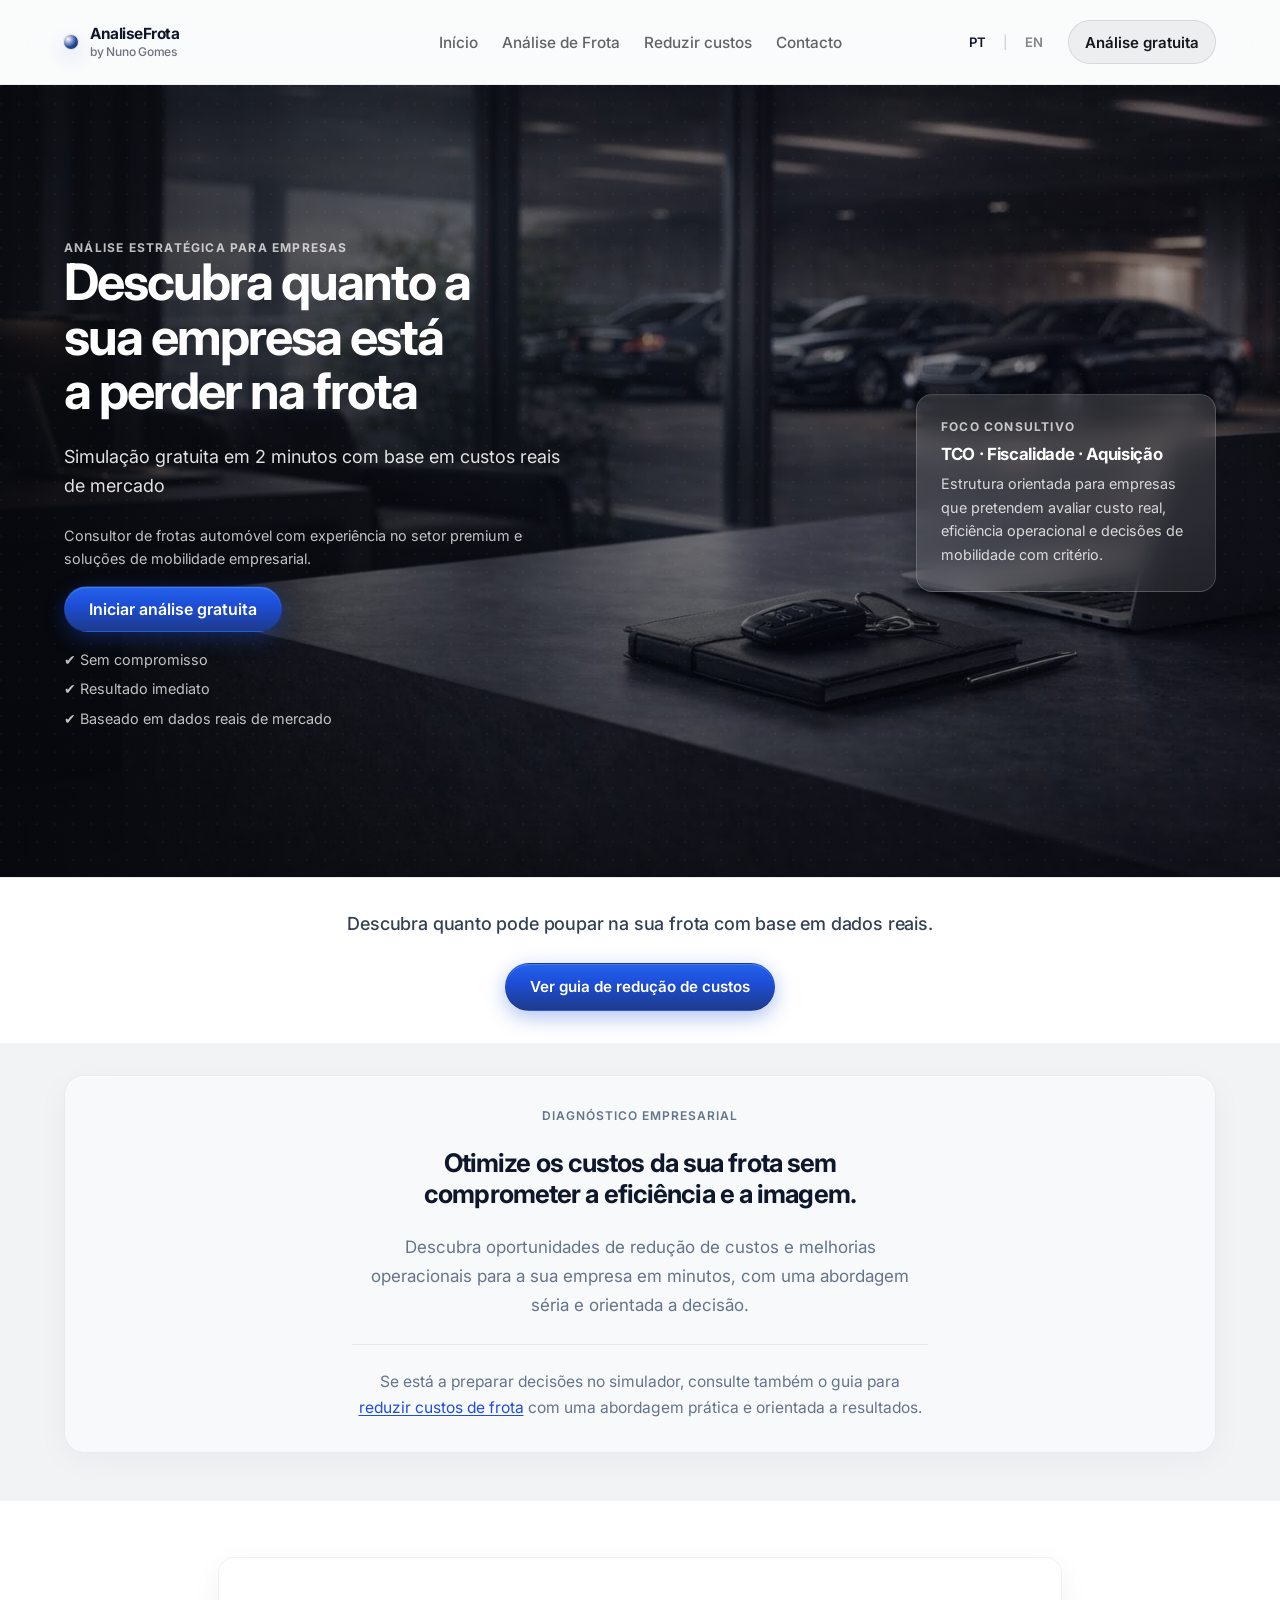
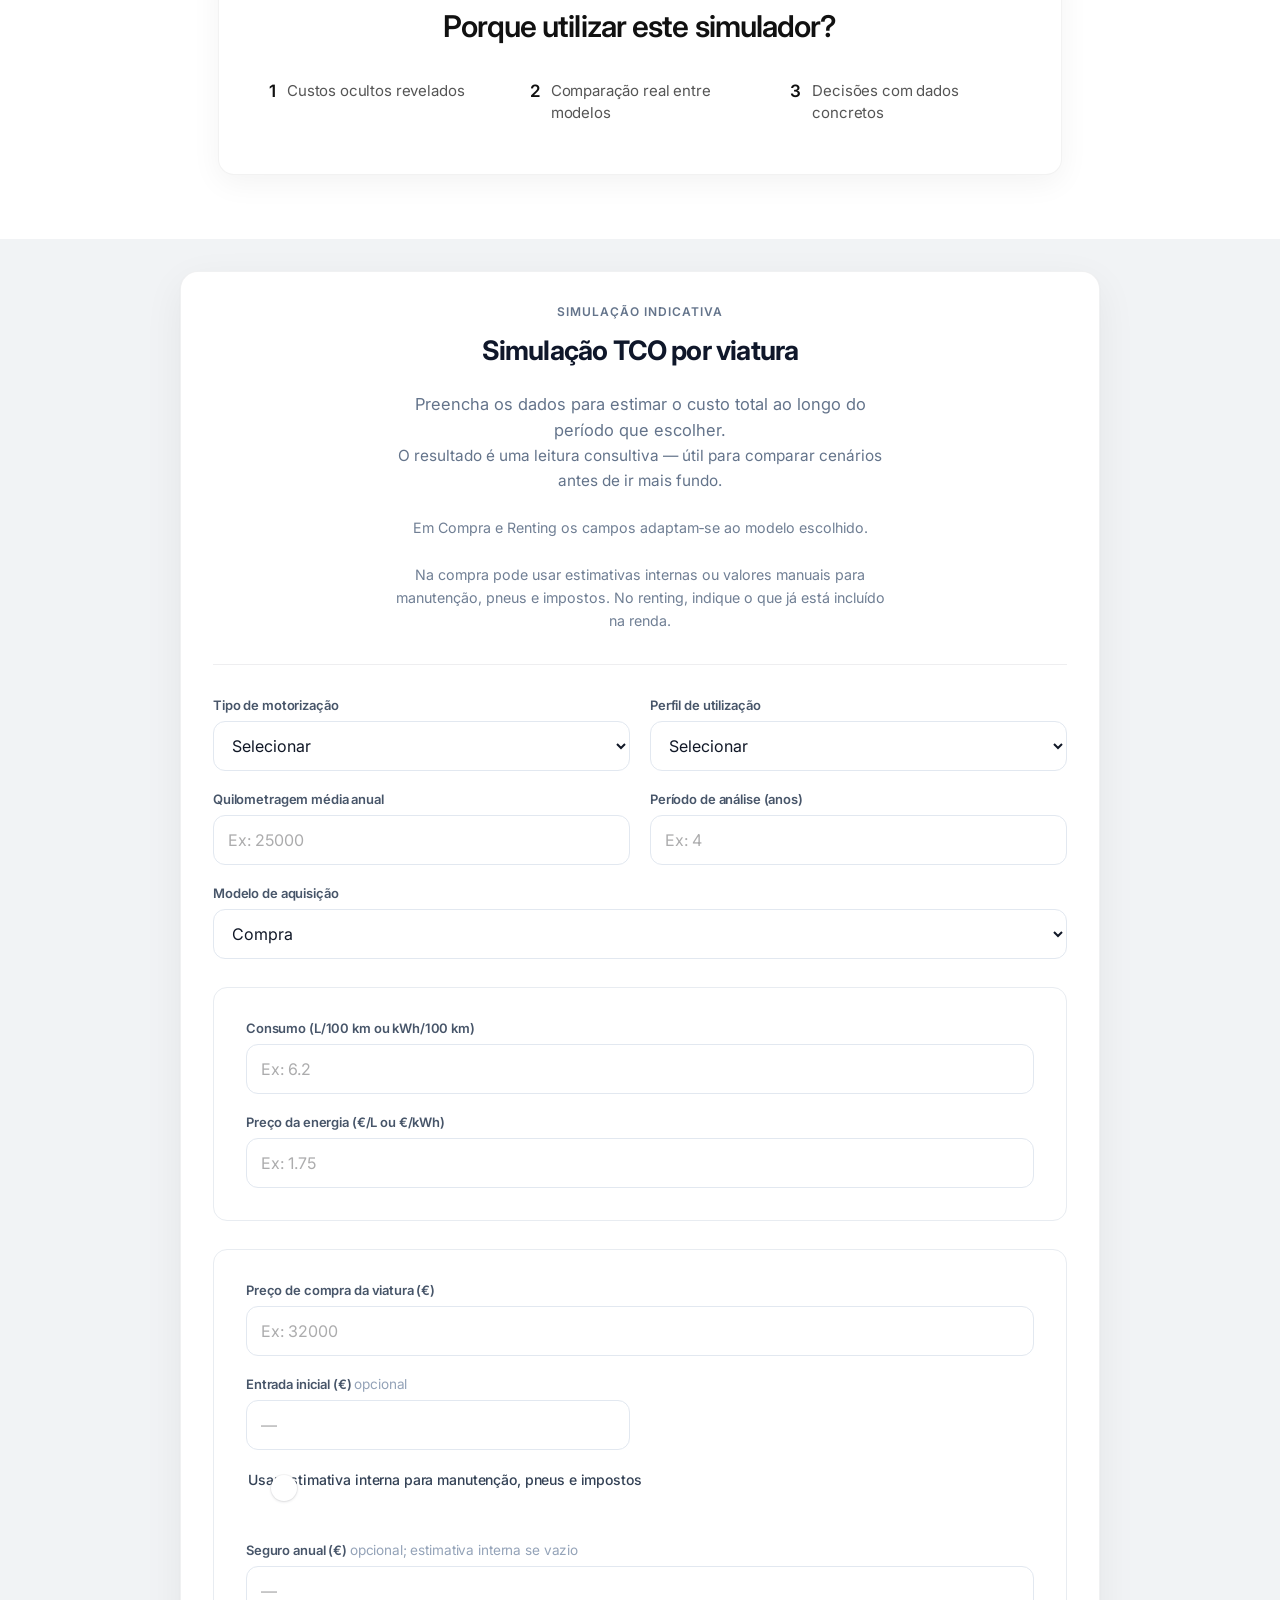
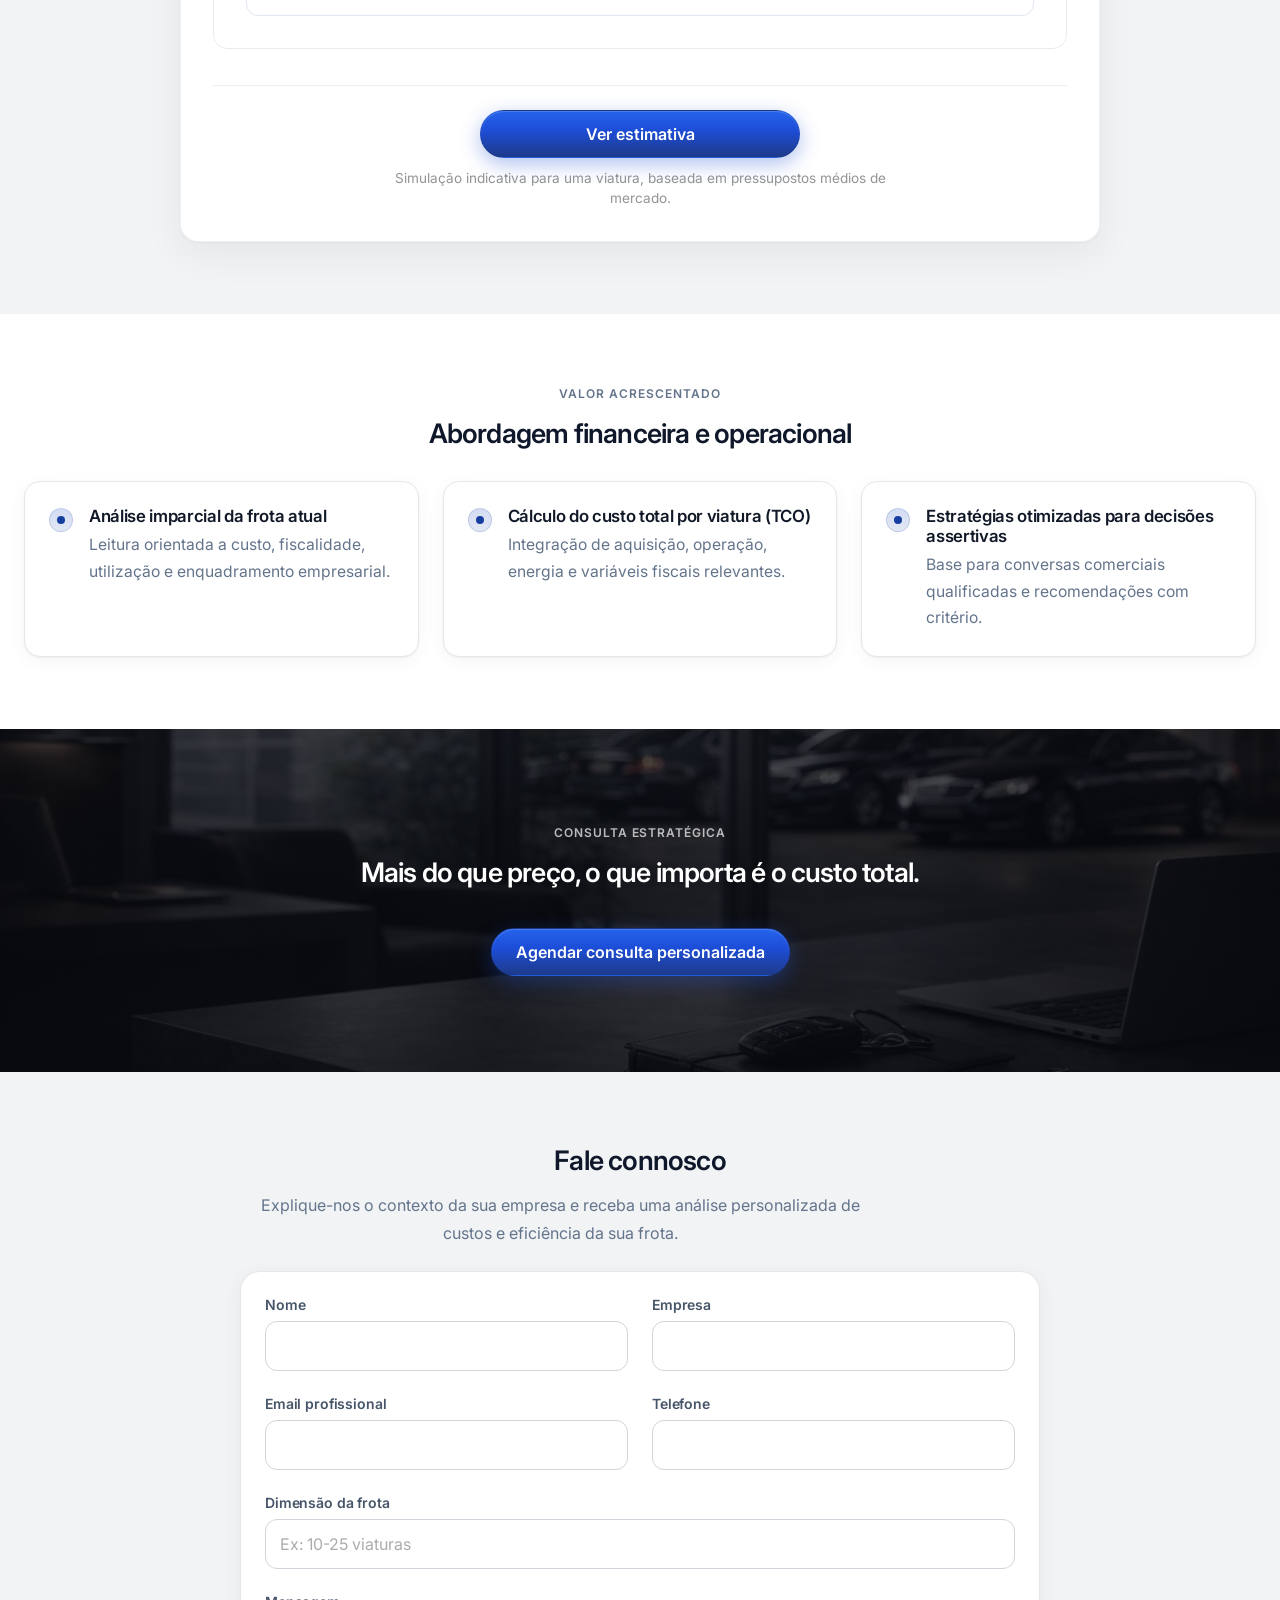
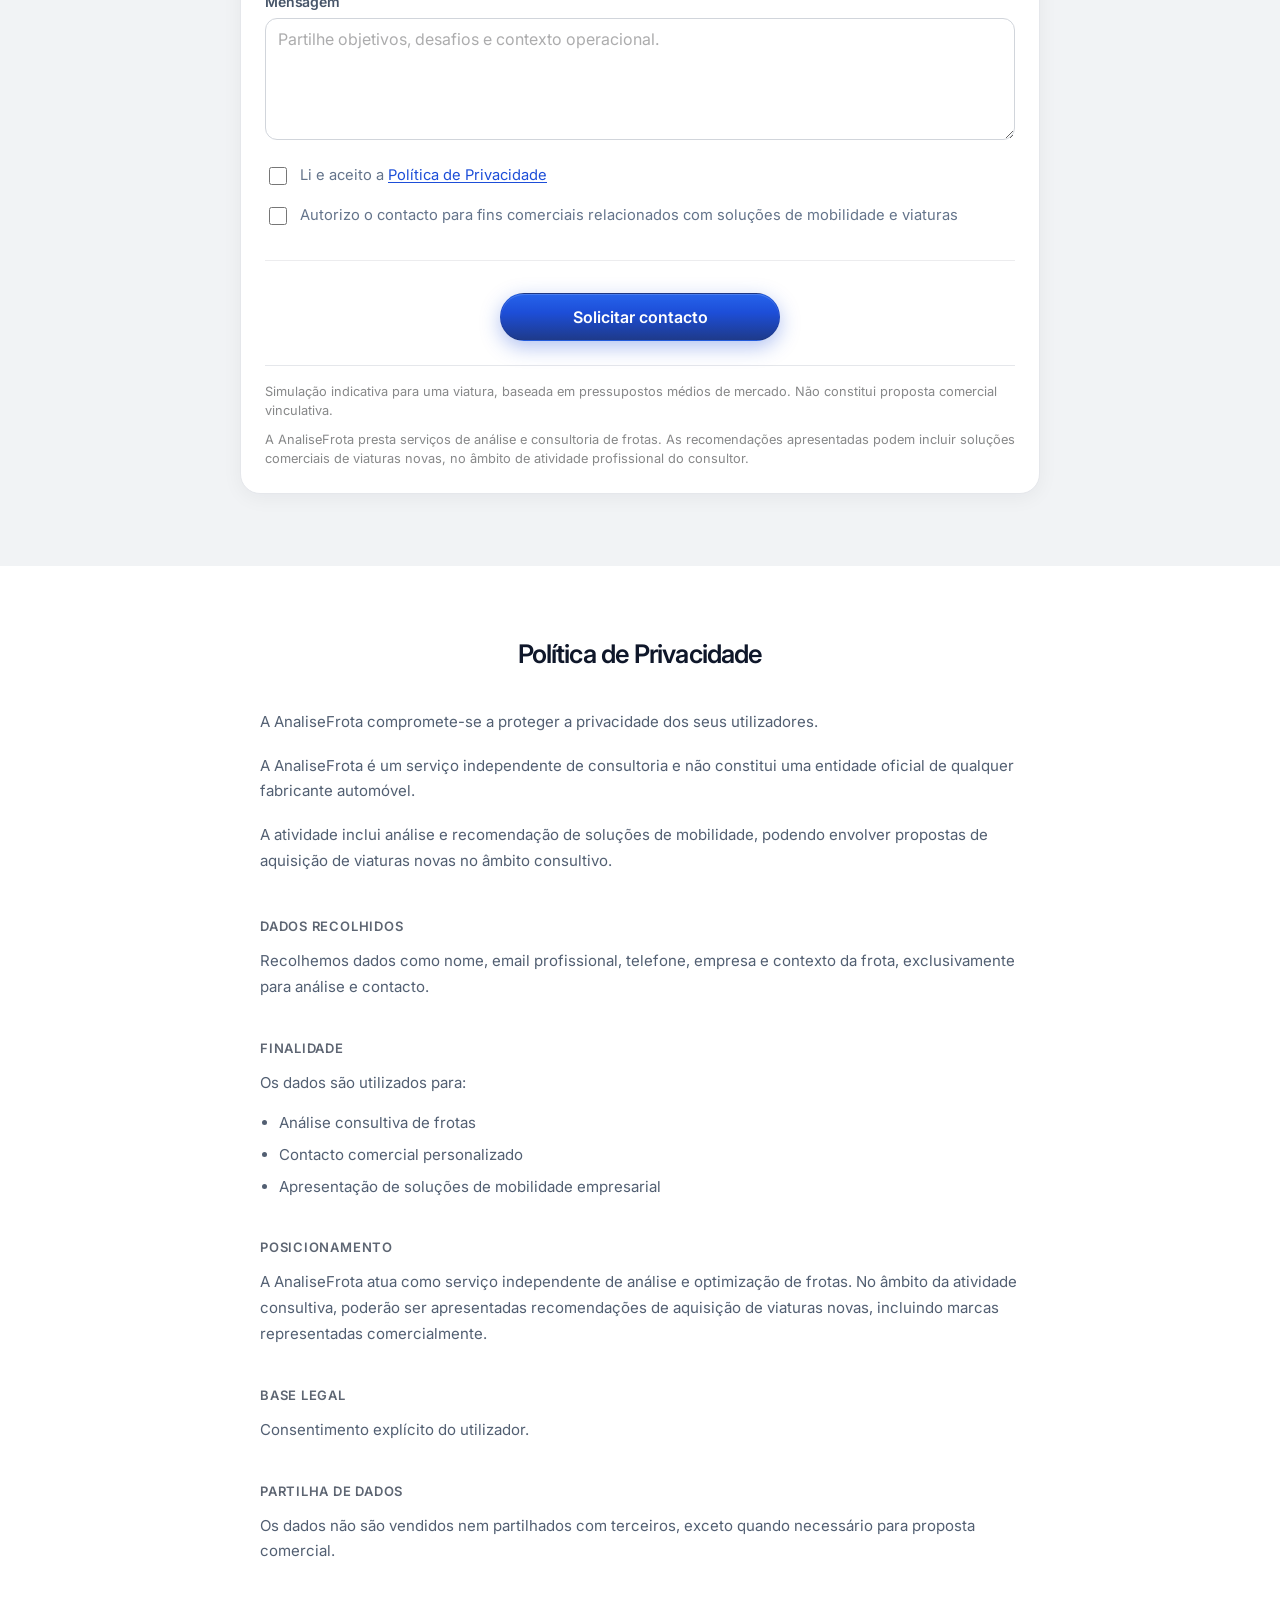
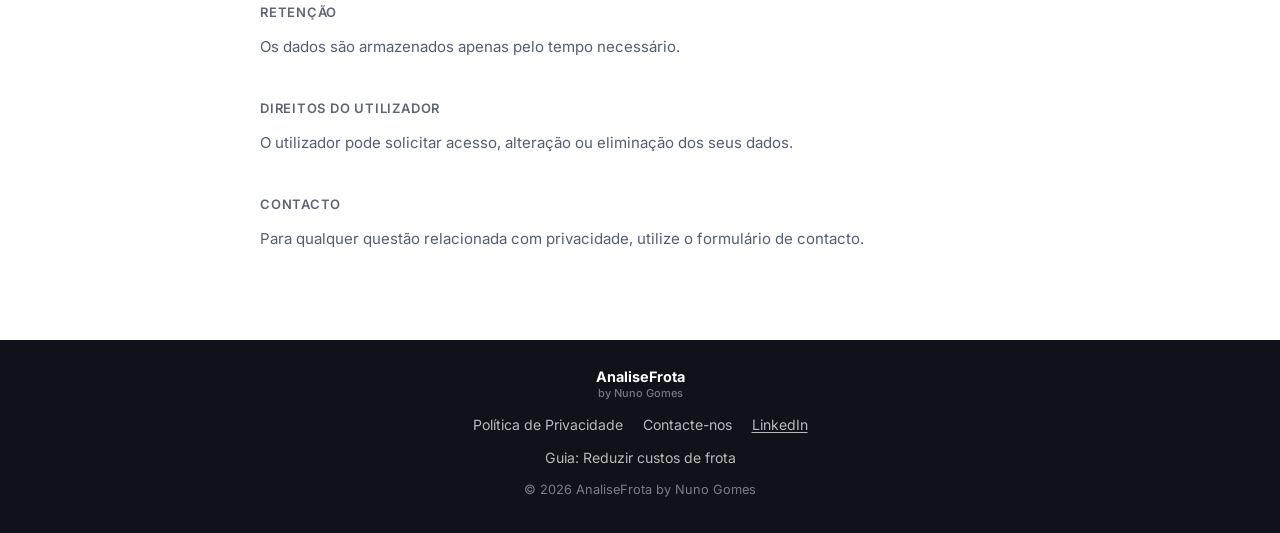
==== commit bbf08d26: "Improve mobile app" ====
--- a/index.html
+++ b/index.html
@@ -193,13 +193,20 @@
                   <div class="simulator-heading simulator-heading--intro">
                     <div class="section-kicker">Simulação indicativa</div>
                     <h2 class="simulator-intro-heading">Simulação TCO por viatura</h2>
-                    <p class="simulator-intro-lead">
-                      Preencha os dados e obtenha uma leitura consultiva do custo total de uma viatura ao longo do período selecionado.
-                    </p>
+                    <div class="simulator-intro-lead-stack">
+                      <p class="simulator-intro-lead">
+                        Preencha os dados para estimar o custo total ao longo do período que escolher.
+                      </p>
+                      <p class="simulator-intro-lead simulator-intro-lead--secondary">
+                        O resultado é uma leitura consultiva — útil para comparar cenários antes de ir mais fundo.
+                      </p>
+                    </div>
                   </div>
                   <div class="simulator-intro-notes">
-                    <p class="simulator-form-hint simulator-form-hint--intro" data-lang="pt">Em Compra e Renting os campos adaptam‑se ao modelo escolhido. Na compra pode usar estimativas internas ou valores manuais para manutenção, pneus e impostos; no renting indique o que já está incluído na renda.</p>
-                    <p class="simulator-form-hint simulator-form-hint--intro" data-lang="en">Purchase and leasing show different fields. For purchase you can rely on internal estimates or enter annual maintenance, tyres, and taxes; for leasing, tick what is included in the monthly payment.</p>
+                    <p class="simulator-form-hint simulator-form-hint--intro" data-lang="pt">Em Compra e Renting os campos adaptam‑se ao modelo escolhido.</p>
+                    <p class="simulator-form-hint simulator-form-hint--intro" data-lang="pt">Na compra pode usar estimativas internas ou valores manuais para manutenção, pneus e impostos. No renting, indique o que já está incluído na renda.</p>
+                    <p class="simulator-form-hint simulator-form-hint--intro" data-lang="en">Purchase and leasing show different fields for each mode.</p>
+                    <p class="simulator-form-hint simulator-form-hint--intro" data-lang="en">For purchase, use internal estimates or enter annual maintenance, tyres, and taxes. For leasing, indicate what is included in the monthly payment.</p>
                   </div>
                 </div>
               </div>
@@ -295,9 +302,20 @@
                         <input id="purchaseInitialPayment" name="purchaseInitialPayment" type="number" min="0" value="" placeholder="—" data-placeholder-pt="—" data-placeholder-en="—" />
                       </div>
 
-                      <div class="field field-span-2 simulator-checkbox-field">
-                        <input type="checkbox" id="useInternalOpexEstimate" name="useInternalOpexEstimate" checked />
-                        <label for="useInternalOpexEstimate">Usar estimativa interna para manutenção, pneus e impostos</label>
+                      <div class="field field-span-2 simulator-toggle-field">
+                        <label class="simulator-toggle">
+                          <input
+                            type="checkbox"
+                            class="simulator-toggle-input"
+                            id="useInternalOpexEstimate"
+                            name="useInternalOpexEstimate"
+                            checked
+                          />
+                          <span class="simulator-toggle-track" aria-hidden="true">
+                            <span class="simulator-toggle-thumb"></span>
+                          </span>
+                          <span class="simulator-toggle-label">Usar estimativa interna para manutenção, pneus e impostos</span>
+                        </label>
                       </div>
 
                       <details class="simulator-advanced purchase-manual-opex field-span-2 is-hidden">
--- a/styles.css
+++ b/styles.css
@@ -18,6 +18,10 @@
   --section-pad: 72px;
   --section-pad-sm: 48px;
   --section-y-mobile: clamp(40px, 10vw, 56px);
+  --sim-mobile-pad-y: 56px;
+  --sim-field-gap: 16px;
+  --sim-block-gap: 28px;
+  --sim-card-inner-pad: 22px;
   --page-pad-x: clamp(16px, 4.5vw, 24px);
   --touch-target-min: 44px;
   --header-h: 84px;
@@ -83,7 +87,7 @@
 
 .container-narrow {
   width: 100%;
-  max-width: 760px;
+  max-width: 50rem;
   margin: 0 auto;
   padding: 0 24px;
 }
@@ -568,6 +572,195 @@
   color: rgba(255, 255, 255, 0.8);
 }
 
+/* === Guide pages: editorial layout (reduce fleet costs / PT mirror) === */
+.page-shell {
+  width: 100%;
+}
+
+.container--guide {
+  max-width: 1120px;
+}
+
+.guide-band--intro.section {
+  padding-top: clamp(var(--s-5), 8vw, var(--section-pad));
+  padding-bottom: clamp(var(--s-5), 8vw, var(--section-pad));
+}
+
+.content-stack {
+  display: flex;
+  flex-direction: column;
+  gap: var(--s-4);
+}
+
+.content-stack > .section-title + .article-subtitle {
+  margin-top: calc(var(--s-2) * -1);
+}
+
+.content-stack > .article-prose + .article-subtitle {
+  margin-top: var(--s-2);
+}
+
+.section-title {
+  margin: 0;
+  font-size: clamp(1.45rem, 2.35vw, 1.95rem);
+  font-weight: 700;
+  letter-spacing: -0.038em;
+  line-height: 1.18;
+  color: var(--heading);
+  text-wrap: balance;
+}
+
+.section-title--card {
+  font-size: clamp(1.3rem, 2vw, 1.62rem);
+  letter-spacing: -0.035em;
+}
+
+.section-lead {
+  margin: 0;
+  font-size: 1.0625rem;
+  line-height: 1.65;
+  font-weight: 500;
+  color: #475569;
+  letter-spacing: -0.015em;
+  max-width: 38rem;
+}
+
+.article-subtitle {
+  margin: 0;
+  font-size: 1.0625rem;
+  font-weight: 600;
+  letter-spacing: -0.025em;
+  line-height: 1.38;
+  color: #1e293b;
+}
+
+.article-prose {
+  margin: 0;
+}
+
+.article-prose p {
+  margin: 0;
+  font-size: var(--body);
+  line-height: var(--body-lh);
+  color: var(--muted);
+  max-width: 51rem;
+}
+
+.article-prose p + p {
+  margin-top: var(--s-3);
+}
+
+.article-prose a {
+  color: var(--accent);
+  text-decoration: underline;
+  text-underline-offset: 2px;
+}
+
+.article-prose a:hover {
+  color: var(--accent-hover);
+}
+
+.guide-intro-text {
+  margin: 0;
+  font-size: 1.0625rem;
+  line-height: 1.72;
+  color: #475569;
+  letter-spacing: -0.012em;
+}
+
+.guide-intro-text strong {
+  color: var(--heading);
+  font-weight: 600;
+}
+
+.guide-intro-text a {
+  color: var(--accent);
+  text-decoration: underline;
+  text-underline-offset: 2px;
+}
+
+.guide-intro-text a:hover {
+  color: var(--accent-hover);
+}
+
+.guide-page-hero .guide-hero-support {
+  margin: 0 0 var(--s-3);
+  max-width: 31rem;
+  font-size: 0.9375rem;
+  line-height: 1.62;
+  color: rgba(255, 255, 255, 0.78);
+}
+
+.article-list {
+  margin: 0;
+  padding: 0;
+  list-style: none;
+}
+
+.article-list li {
+  position: relative;
+  padding-left: 1.35rem;
+  font-size: 0.98rem;
+  line-height: 1.55;
+  color: #475569;
+}
+
+.article-list li + li {
+  margin-top: 10px;
+}
+
+.article-list li::before {
+  content: "";
+  position: absolute;
+  left: 0;
+  top: 0.55em;
+  width: 6px;
+  height: 6px;
+  border-radius: 999px;
+  background: linear-gradient(180deg, var(--accent-mid), var(--accent-dark));
+  opacity: 0.85;
+}
+
+.article-cta-card {
+  display: flex;
+  flex-direction: column;
+  gap: var(--s-3);
+  padding: clamp(var(--s-4), 5vw, var(--s-5));
+  background: linear-gradient(180deg, #fafbfc 0%, #f4f6f9 100%);
+  border: 1px solid rgba(15, 23, 42, 0.08);
+  border-radius: 20px;
+  box-shadow:
+    0 1px 0 rgba(255, 255, 255, 0.95) inset,
+    0 12px 40px rgba(15, 23, 42, 0.06);
+}
+
+.article-cta-actions {
+  margin-top: var(--s-1);
+}
+
+.article-cta-actions .btn-large {
+  width: 100%;
+  justify-content: center;
+}
+
+@media (min-width: 640px) {
+  .article-cta-actions .btn-large {
+    width: auto;
+    min-width: min(100%, 288px);
+  }
+}
+
+.closing-cta-title {
+  margin: 0 0 var(--s-2);
+  font-size: clamp(1.35rem, 2.4vw, 1.95rem);
+  font-weight: 700;
+  letter-spacing: -0.035em;
+  line-height: 1.22;
+  color: #fff;
+  text-align: center;
+  text-wrap: balance;
+}
+
 /* === Intro & editorial blocks === */
 .intro-wrap,
 .closing-cta-wrap {
@@ -838,11 +1031,12 @@
 .simulator-heading--intro h2.simulator-intro-heading {
   margin: 0 0 var(--s-3);
   font-size: var(--h2);
-  font-weight: var(--h2-weight);
+  font-weight: 700;
   line-height: 1.18;
   letter-spacing: -0.03em;
   text-wrap: balance;
   max-width: 100%;
+  color: #0f172a;
 }
 
 .simulator-heading--intro .simulator-intro-lead {
@@ -861,11 +1055,28 @@
   font-size: clamp(0.98rem, 1.35vw, 1.03rem);
 }
 
+.simulator-intro-lead--secondary {
+  margin-top: 0.75rem;
+  font-size: clamp(0.92rem, 1.2vw, 0.98rem);
+  line-height: 1.55;
+  color: #64748b;
+}
+
+.simulator-intro-lead-stack {
+  display: flex;
+  flex-direction: column;
+  gap: 0;
+  align-items: center;
+  width: 100%;
+  max-width: min(31rem, 100%);
+  text-align: center;
+}
+
 .simulator-intro-notes {
   display: flex;
   flex-direction: column;
   align-items: center;
-  gap: var(--s-2);
+  gap: var(--s-3);
   margin: 0;
   width: 100%;
   max-width: 100%;
@@ -884,10 +1095,12 @@
 /* === Simulator === */
 .simulator-card {
   background: #fff;
-  border: 1px solid #e5e7eb;
-  border-radius: 20px;
+  border: 1px solid rgba(15, 23, 42, 0.06);
+  border-radius: 18px;
   overflow: hidden;
-  box-shadow: 0 4px 24px rgba(15, 23, 42, 0.07);
+  box-shadow:
+    0 1px 2px rgba(15, 23, 42, 0.04),
+    0 12px 40px rgba(15, 23, 42, 0.06);
 }
 
 .simulator-aside {
@@ -961,9 +1174,9 @@
 
 .simulator-form__panel {
   padding: clamp(var(--s-3), 3vw, var(--s-4));
-  background: #f8fafc;
-  border: 1px solid rgba(15, 23, 42, 0.06);
-  border-radius: var(--radius-ui);
+  background: #fff;
+  border: 1px solid #e8ecf1;
+  border-radius: max(var(--radius-ui), 14px);
 }
 
 .simulator-form__panel--mode {
@@ -1025,6 +1238,90 @@
   font-weight: 500;
   line-height: 1.4;
   color: #334155;
+}
+
+/* iOS-style toggle — internal opex estimate (same checkbox logic) */
+.simulator-toggle-field {
+  grid-column: 1 / -1;
+}
+
+.simulator-toggle {
+  position: relative;
+  display: flex;
+  align-items: center;
+  gap: 12px;
+  cursor: pointer;
+  min-height: var(--touch-target-min);
+  margin: 0;
+  padding: 0;
+}
+
+.simulator-toggle-input {
+  position: absolute;
+  left: 2px;
+  top: 50%;
+  transform: translateY(-50%);
+  opacity: 0;
+  width: 52px;
+  height: 32px;
+  margin: 0;
+  cursor: pointer;
+  z-index: 2;
+}
+
+.simulator-toggle-track {
+  position: relative;
+  flex-shrink: 0;
+  width: 52px;
+  height: 32px;
+  border-radius: 999px;
+  background: #e5e7eb;
+  transition: background 0.22s ease;
+  margin-inline-start: 2px;
+}
+
+.simulator-toggle-thumb {
+  position: absolute;
+  top: 3px;
+  left: 3px;
+  width: 26px;
+  height: 26px;
+  border-radius: 50%;
+  background: #fff;
+  box-shadow:
+    0 1px 3px rgba(15, 23, 42, 0.12),
+    0 0 0 1px rgba(15, 23, 42, 0.04);
+  transition:
+    transform 0.22s cubic-bezier(0.4, 0, 0.2, 1),
+    box-shadow 0.22s ease;
+}
+
+.simulator-toggle-label {
+  flex: 1;
+  min-width: 0;
+  margin: 0;
+  padding: 2px 0;
+  font-weight: 500;
+  font-size: 0.875rem;
+  line-height: 1.38;
+  color: #334155;
+}
+
+.simulator-toggle-input:checked + .simulator-toggle-track {
+  background: linear-gradient(180deg, #3b82f6 0%, #2563eb 100%);
+}
+
+.simulator-toggle-input:checked + .simulator-toggle-track .simulator-toggle-thumb {
+  transform: translateX(20px);
+}
+
+.simulator-toggle-input:focus-visible + .simulator-toggle-track {
+  outline: none;
+  box-shadow: 0 0 0 3px rgba(37, 99, 235, 0.28);
+}
+
+.simulator-toggle-input:focus-visible:not(:checked) + .simulator-toggle-track {
+  box-shadow: 0 0 0 3px rgba(148, 163, 184, 0.35);
 }
 
 .simulator-advanced {
@@ -1731,14 +2028,16 @@
 
 @media (max-width: 900px) {
   :root {
-    --header-h: 72px;
+    --header-h: 80px;
   }
 
   .header-inner {
     grid-template-columns: minmax(0, 1fr) auto;
-    gap: 12px;
+    gap: 10px 12px;
     align-items: center;
     min-height: var(--header-h);
+    padding-top: 4px;
+    padding-bottom: 4px;
   }
 
   .brand {
@@ -1765,13 +2064,24 @@
   }
 
   .btn-nav {
-    padding: 10px 12px;
-    font-size: clamp(0.75rem, 3.1vw, 0.88rem);
-    line-height: 1.25;
+    padding: 8px 13px;
+    font-size: clamp(0.78rem, 2.9vw, 0.875rem);
+    font-weight: 500;
+    line-height: 1.28;
     text-align: center;
     white-space: normal;
-    max-width: 10.5rem;
+    max-width: 11rem;
     min-height: var(--touch-target-min);
+    background: rgba(255, 255, 255, 0.65);
+    border: 1px solid rgba(15, 23, 42, 0.08);
+    color: #1e293b;
+    box-shadow: 0 1px 0 rgba(255, 255, 255, 0.9) inset;
+  }
+
+  .btn-nav:hover {
+    background: rgba(255, 255, 255, 0.92);
+    border-color: rgba(15, 23, 42, 0.11);
+    transform: none;
   }
 
   .hero-grid {
@@ -1844,6 +2154,10 @@
 }
 
 @media (max-width: 600px) {
+  :root {
+    --section-y-mobile: var(--sim-mobile-pad-y);
+  }
+
   .section {
     padding: var(--section-y-mobile) 0;
   }
@@ -1853,8 +2167,23 @@
   }
 
   .section--simulator {
-    padding-top: var(--s-3);
-    padding-bottom: var(--s-6);
+    padding-top: var(--sim-mobile-pad-y);
+    padding-bottom: var(--sim-mobile-pad-y);
+  }
+
+  .section--why-sim {
+    padding-top: var(--sim-mobile-pad-y);
+    padding-bottom: var(--sim-mobile-pad-y);
+  }
+
+  .section-kicker {
+    font-size: 0.6875rem;
+    letter-spacing: 0.09em;
+    color: #64748b;
+  }
+
+  .simulator-heading--intro .section-kicker {
+    color: #64748b;
   }
 
   .editorial-surface {
@@ -1890,25 +2219,169 @@
     word-break: break-word;
   }
 
+  .why-card-title {
+    color: #0f172a;
+    font-weight: 700;
+  }
+
+  .why-text {
+    color: #64748b;
+  }
+
+  .simulator-card {
+    border-radius: max(18px, var(--radius-lg));
+    border-color: rgba(15, 23, 42, 0.07);
+    box-shadow:
+      0 1px 2px rgba(15, 23, 42, 0.035),
+      0 16px 48px rgba(15, 23, 42, 0.065);
+  }
+
   .simulator-main {
-    padding: clamp(18px, 5vw, var(--s-4));
+    padding: var(--sim-card-inner-pad);
+  }
+
+  .simulator-intro-stack {
+    gap: var(--s-3);
+    max-width: min(34rem, 100%);
+  }
+
+  .simulator-intro-notes {
+    gap: var(--s-3);
+    text-align: center;
+    max-width: min(100%, 34rem);
+  }
+
+  .simulator-form-hint--intro {
+    font-size: 0.875rem;
+    line-height: 1.55;
+    color: #64748b;
+    letter-spacing: -0.01em;
   }
 
   .simulator-form--saas {
-    gap: clamp(24px, 6vw, 28px);
+    gap: var(--sim-block-gap);
   }
 
   .simulator-form__panel {
-    padding: clamp(var(--s-3), 4vw, var(--s-4));
+    padding: var(--sim-card-inner-pad);
+    border-radius: 16px;
+    border-color: #e5e7eb;
+    background: #fff;
+    box-shadow: 0 1px 0 rgba(255, 255, 255, 1) inset;
+  }
+
+  .form-grid--sim,
+  .form-grid--sim-top {
+    gap: var(--sim-field-gap);
+  }
+
+  .simulator-card .field label,
+  #tcoForm .field label {
+    font-size: 0.75rem;
+    font-weight: 600;
+    letter-spacing: 0.02em;
+    text-transform: uppercase;
+    color: #64748b;
+    margin-bottom: 8px;
+  }
+
+  .simulator-card .field input,
+  .simulator-card .field select,
+  #tcoForm .field input,
+  #tcoForm .field select {
+    min-height: 50px;
+    padding: 0 16px;
+    border-radius: 12px;
+    border: 1px solid #e5e7eb;
+    background: #fff;
+    font-size: 1rem;
+    color: #0f172a;
+    box-shadow: none;
+    transition:
+      border-color 0.18s ease,
+      box-shadow 0.2s ease;
+  }
+
+  .simulator-card .field input::placeholder,
+  .simulator-card .field select::placeholder,
+  #tcoForm .field input::placeholder {
+    color: rgba(15, 23, 42, 0.36);
+  }
+
+  .simulator-card .field input:focus,
+  .simulator-card .field select:focus,
+  #tcoForm .field input:focus,
+  #tcoForm .field select:focus {
+    border-color: rgba(37, 99, 235, 0.45);
+    box-shadow: 0 0 0 4px rgba(37, 99, 235, 0.1);
+    outline: none;
   }
 
   .field label {
-    font-size: 0.875rem;
-    margin-bottom: 10px;
+    font-size: 0.75rem;
+    margin-bottom: 8px;
   }
 
   .simulator-fieldset-legend {
+    font-size: 0.75rem;
+    text-transform: uppercase;
+    letter-spacing: 0.04em;
+    font-weight: 600;
+    color: #64748b;
     margin-bottom: 12px;
+  }
+
+  .simulator-intro-block {
+    margin-bottom: var(--sim-block-gap);
+    padding-bottom: var(--sim-block-gap);
+    border-bottom-color: rgba(15, 23, 42, 0.06);
+  }
+
+  .simulator-fieldset {
+    padding: var(--s-3);
+    margin-top: var(--s-2);
+    background: #fafbfc;
+    border-radius: 14px;
+    border: 1px solid #eceff3;
+  }
+
+  .simulator-footer {
+    margin-top: var(--sim-block-gap);
+    gap: 14px;
+  }
+
+  #tcoForm .simulator-footer {
+    padding-top: var(--sim-block-gap);
+    margin-top: 4px;
+    border-top-color: rgba(15, 23, 42, 0.06);
+  }
+
+  #tcoForm .simulator-footer .btn-sim-submit {
+    width: 100%;
+    max-width: none;
+    min-height: 52px;
+    padding: 0 24px;
+    margin-top: 4px;
+    border-radius: 999px;
+    font-size: 1rem;
+    font-weight: 600;
+    letter-spacing: -0.01em;
+    background: linear-gradient(180deg, #3b82f6 0%, #2563eb 42%, #1d4ed8 100%);
+    border: 1px solid rgba(15, 23, 42, 0.06);
+    box-shadow:
+      0 1px 0 rgba(255, 255, 255, 0.22) inset,
+      0 8px 24px rgba(37, 99, 235, 0.28);
+  }
+
+  #tcoForm .simulator-footer .btn-sim-submit:hover {
+    transform: none;
+    box-shadow:
+      0 1px 0 rgba(255, 255, 255, 0.2) inset,
+      0 10px 28px rgba(37, 99, 235, 0.32);
+  }
+
+  #tcoForm .simulator-footer .btn-sim-submit:active {
+    transform: scale(0.98);
   }
 
   #tcoForm .simulator-footer .btn-large {
@@ -1917,12 +2390,80 @@
     padding-right: var(--s-3);
   }
 
+  .results-panel {
+    margin-top: var(--sim-block-gap);
+    padding-top: var(--sim-block-gap);
+    border-top-color: rgba(15, 23, 42, 0.06);
+  }
+
+  .results-grid {
+    gap: var(--sim-field-gap);
+  }
+
+  .result-box {
+    padding: var(--sim-card-inner-pad);
+    border-radius: 16px;
+    background: #fff;
+    border: 1px solid #eceff3;
+    box-shadow: 0 1px 3px rgba(15, 23, 42, 0.04);
+  }
+
+  .result-box span {
+    font-size: 0.72rem;
+    font-weight: 600;
+    letter-spacing: 0.06em;
+    text-transform: uppercase;
+    color: #64748b;
+    margin-bottom: 6px;
+  }
+
+  .result-box strong {
+    font-size: clamp(1.1rem, 4vw, 1.35rem);
+    font-weight: 700;
+    color: #0f172a;
+  }
+
+  .editorial-bridge-inner .section-kicker {
+    font-size: 0.6875rem;
+  }
+
+  .editorial-title {
+    color: #0f172a;
+  }
+
+  .prose-editorial-lead p {
+    max-width: 34rem;
+    margin-inline: auto;
+  }
+
+  .editorial-support-line {
+    max-width: 34rem;
+    margin-inline: auto;
+  }
+
+  .why-card {
+    padding: clamp(26px, 7vw, 38px) var(--page-pad-x);
+    border-radius: 18px;
+    border-color: rgba(15, 23, 42, 0.06);
+    box-shadow:
+      0 1px 2px rgba(15, 23, 42, 0.04),
+      0 12px 36px rgba(15, 23, 42, 0.06);
+  }
+
   .why-sim-frame {
     padding: 0 var(--page-pad-x);
   }
 
-  .why-card {
-    padding: clamp(28px, 8vw, 40px) var(--page-pad-x);
+  .benefit-item {
+    padding: var(--sim-card-inner-pad);
+    border-radius: 16px;
+    border-color: #eceff3;
+    box-shadow: 0 1px 3px rgba(15, 23, 42, 0.04);
+  }
+
+  .benefit-item h3 {
+    font-weight: 700;
+    color: #0f172a;
   }
 
   .btn-lead-cta {
@@ -1932,11 +2473,6 @@
     min-height: var(--touch-target-min);
   }
 
-  .form-grid--sim,
-  .form-grid--sim-top {
-    gap: 22px;
-  }
-
   .simulator-checkbox-field input[type="checkbox"] {
     width: 1.25rem;
     height: 1.25rem;
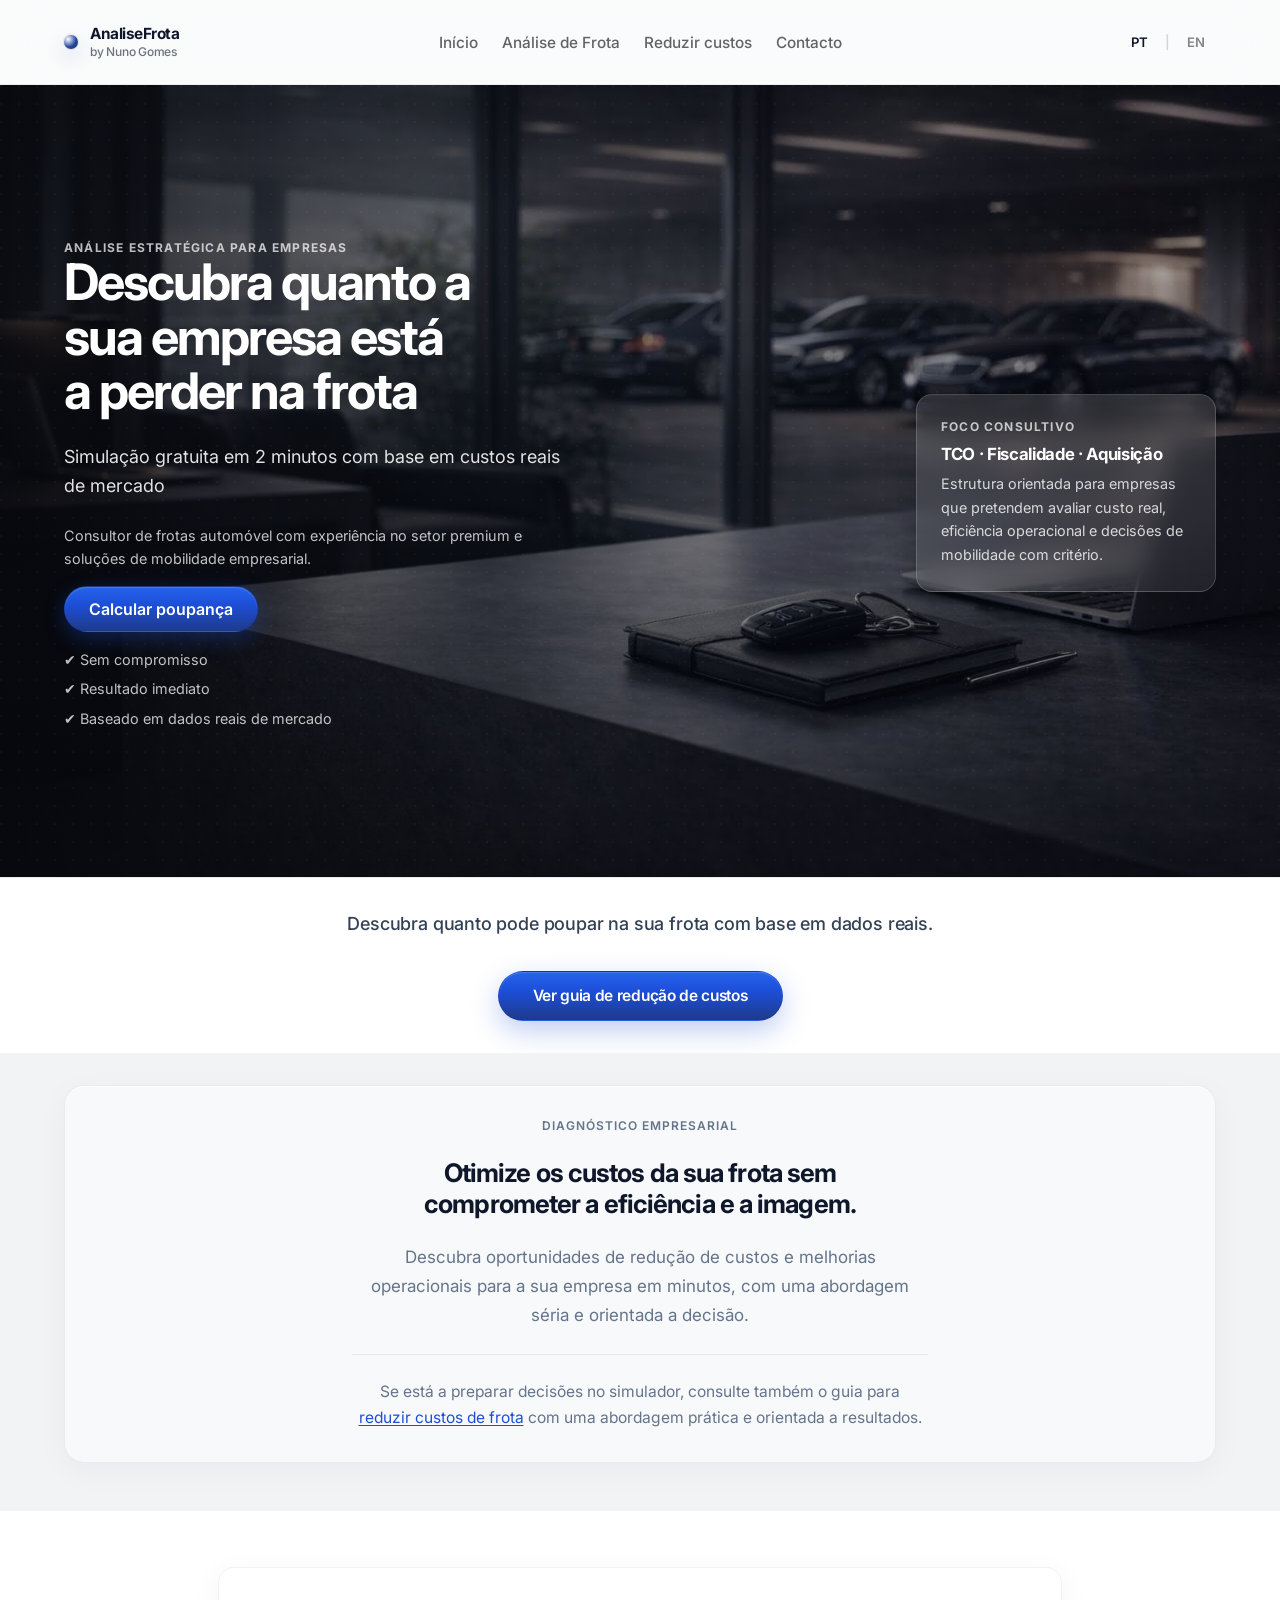
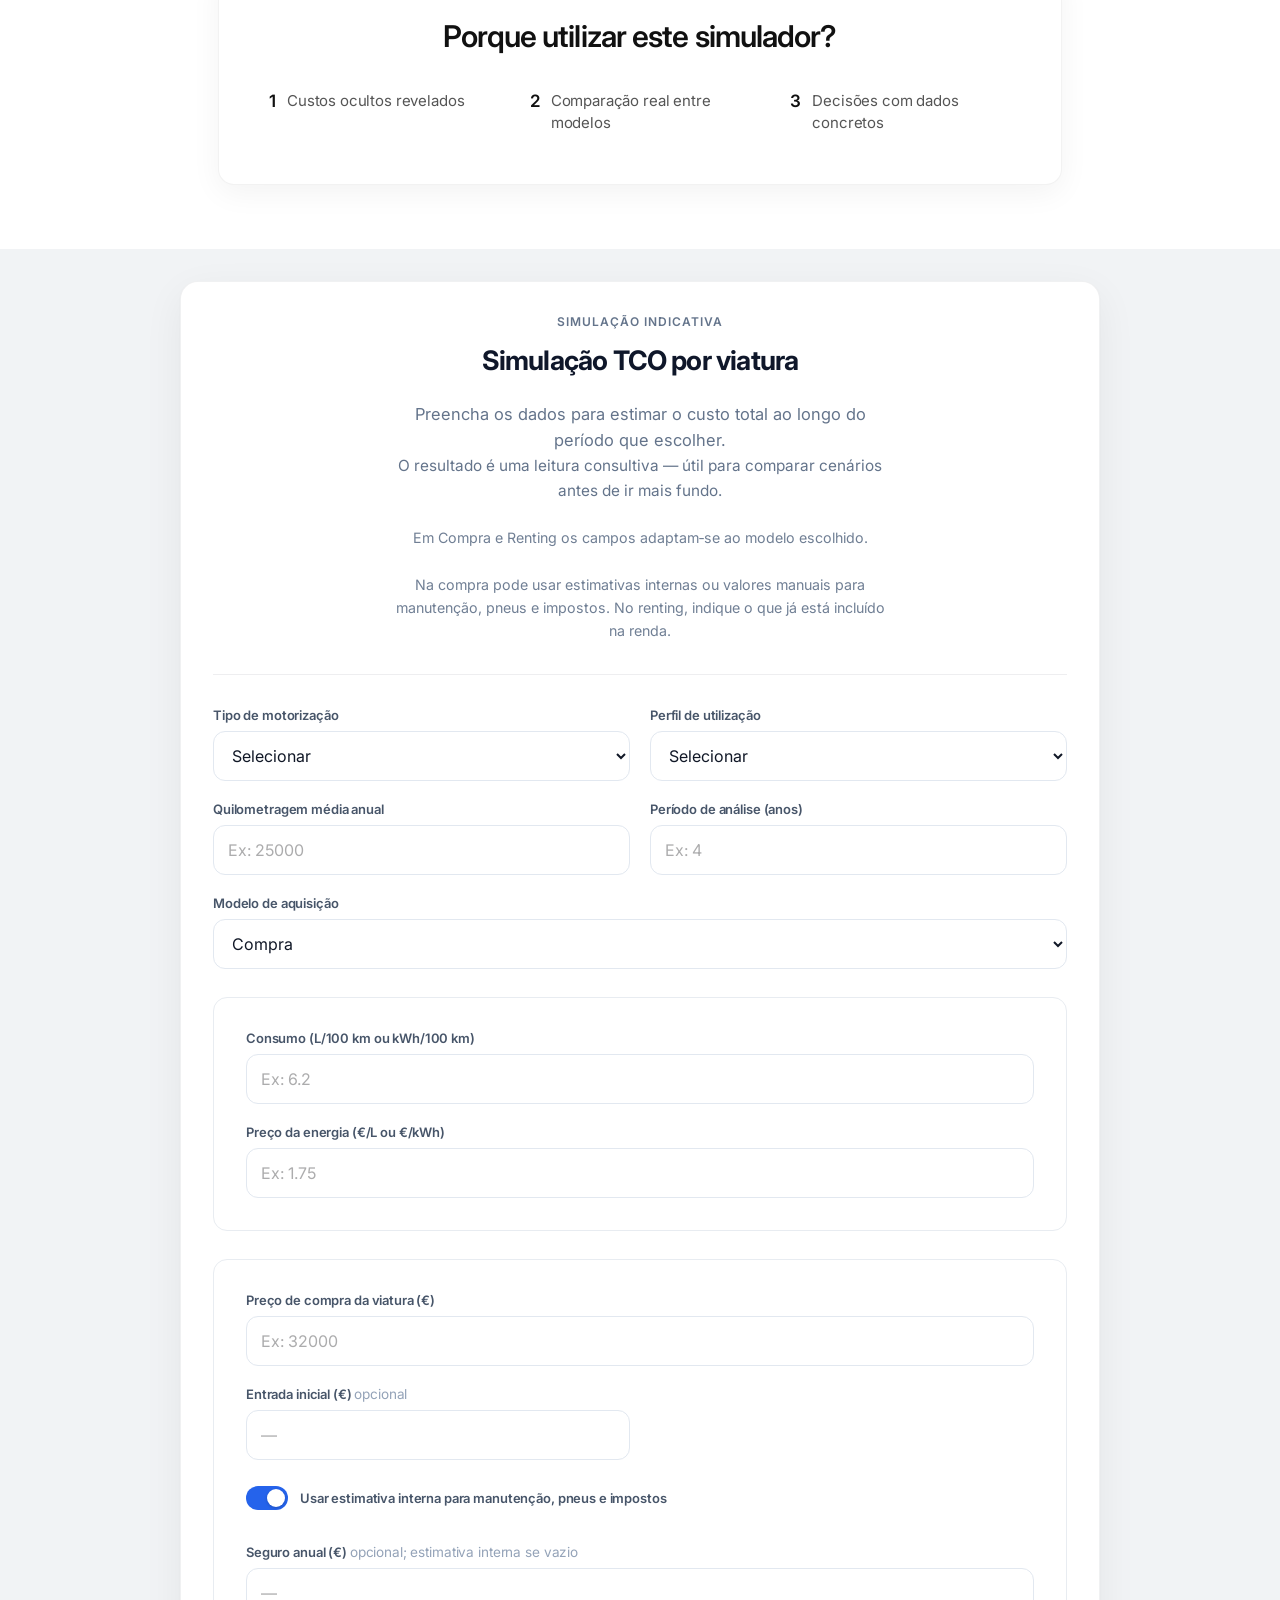
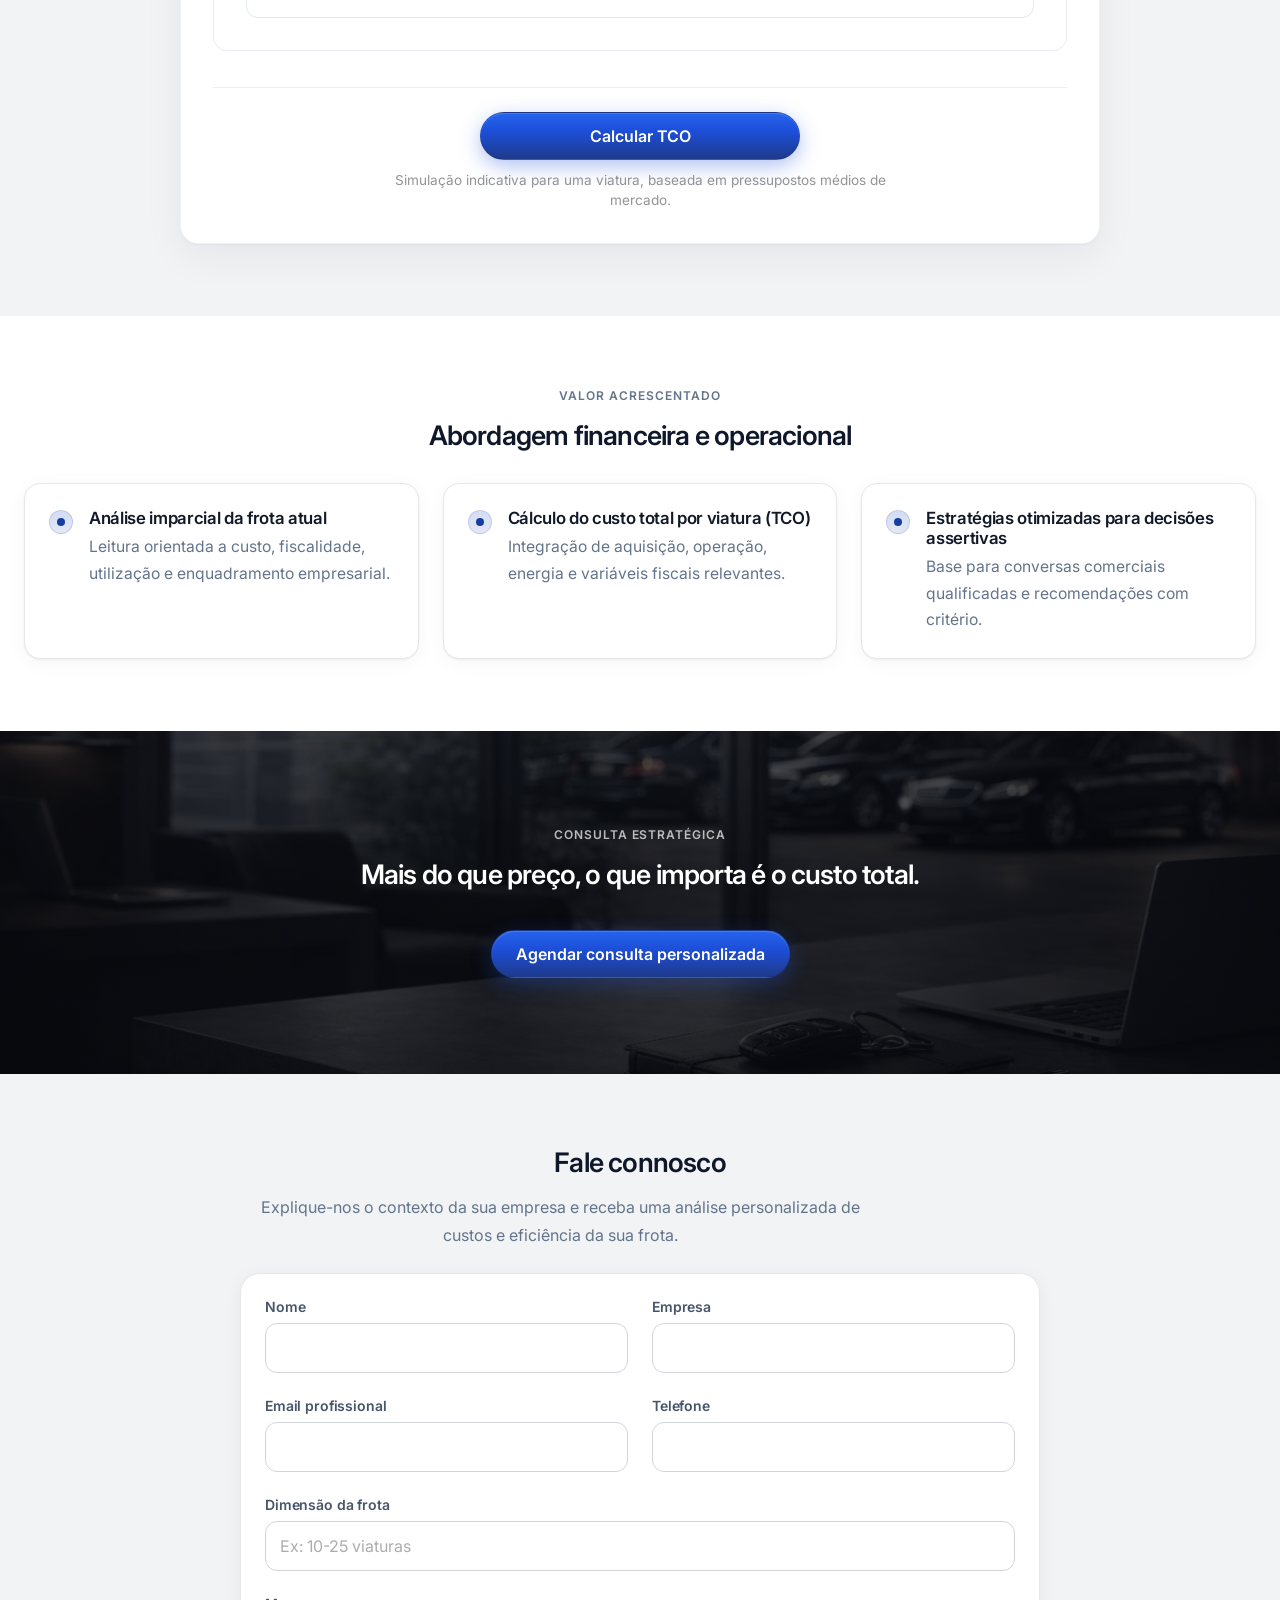
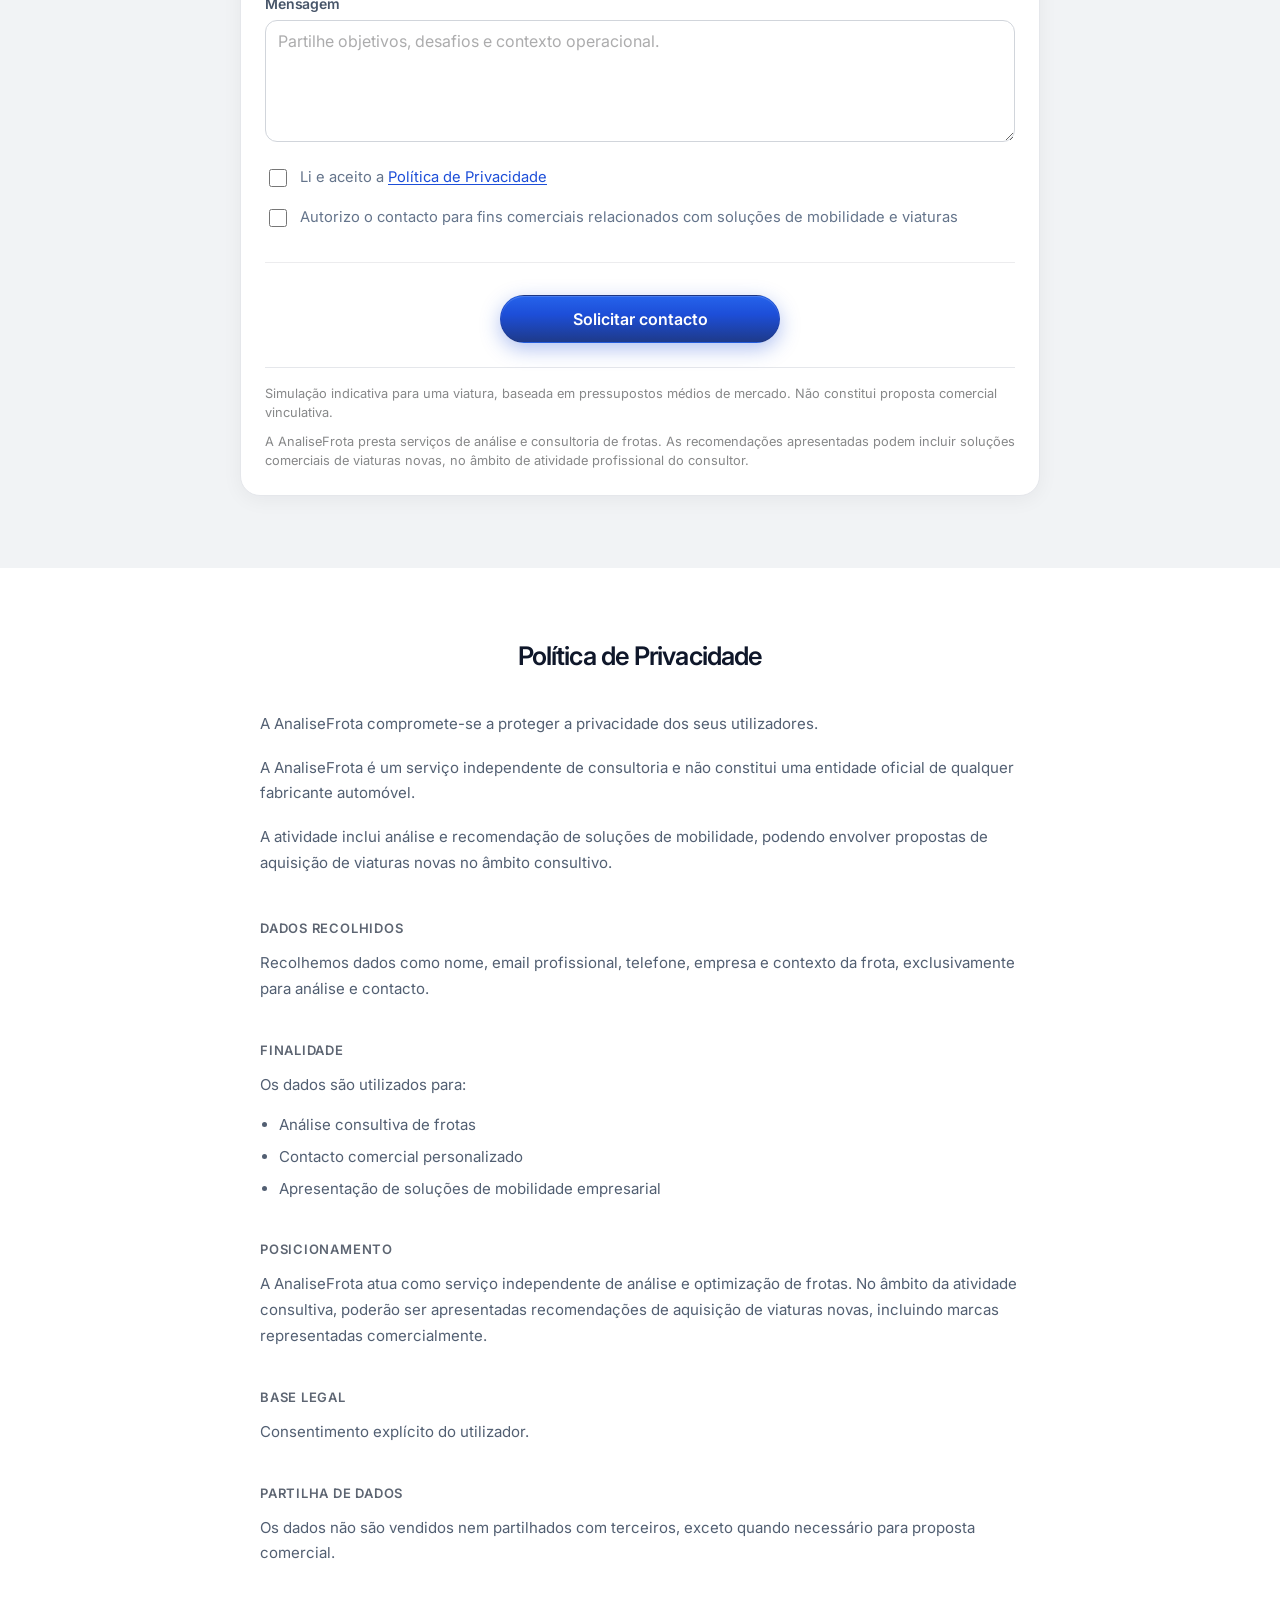
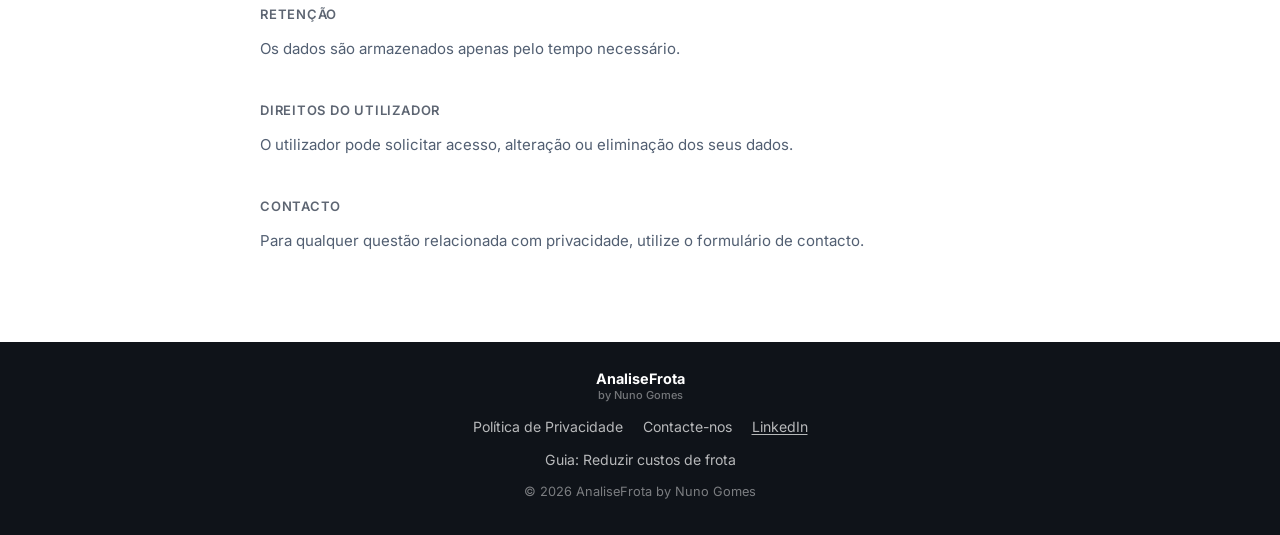
==== commit 740c7a19: "fix app" ====
--- a/index.html
+++ b/index.html
@@ -83,7 +83,6 @@
             <span class="lang-sep" aria-hidden="true">|</span>
             <a href="/en/" class="lang-btn" hreflang="en-GB" lang="en-GB">EN</a>
           </div>
-          <a href="#simulador" class="btn btn-nav">Análise gratuita</a>
         </div>
       </div>
     </header>
@@ -109,7 +108,7 @@
             </p>
 
             <div class="hero-actions">
-              <a href="#simulador" class="btn btn-primary">Iniciar análise gratuita</a>
+              <a href="#simulador" class="btn btn-primary">Calcular poupança</a>
             </div>
             <ul class="hero-positioning" aria-label="Vantagens da simulação">
               <li>✔ Sem compromisso</li>
@@ -302,20 +301,16 @@
                         <input id="purchaseInitialPayment" name="purchaseInitialPayment" type="number" min="0" value="" placeholder="—" data-placeholder-pt="—" data-placeholder-en="—" />
                       </div>
 
-                      <div class="field field-span-2 simulator-toggle-field">
-                        <label class="simulator-toggle">
-                          <input
-                            type="checkbox"
-                            class="simulator-toggle-input"
-                            id="useInternalOpexEstimate"
-                            name="useInternalOpexEstimate"
-                            checked
-                          />
-                          <span class="simulator-toggle-track" aria-hidden="true">
-                            <span class="simulator-toggle-thumb"></span>
-                          </span>
-                          <span class="simulator-toggle-label">Usar estimativa interna para manutenção, pneus e impostos</span>
-                        </label>
+                      <div class="field field-span-2">
+                        <div class="form-toggle">
+                          <label class="toggle">
+                            <input type="checkbox" id="useInternalOpexEstimate" name="useInternalOpexEstimate" checked />
+                            <span class="slider"></span>
+                          </label>
+                          <label class="toggle-label" for="useInternalOpexEstimate">
+                            Usar estimativa interna para manutenção, pneus e impostos
+                          </label>
+                        </div>
                       </div>
 
                       <details class="simulator-advanced purchase-manual-opex field-span-2 is-hidden">
@@ -408,7 +403,7 @@
                 </div>
 
                 <div class="simulator-footer">
-                  <button type="submit" class="btn btn-primary btn-large btn-sim-submit">Ver estimativa</button>
+                  <button type="submit" class="btn btn-primary btn-large btn-sim-submit">Calcular TCO</button>
                   <small id="simulatorFeedback">Simulação indicativa para uma viatura, baseada em pressupostos médios de mercado.</small>
                 </div>
               </form>
--- a/styles.css
+++ b/styles.css
@@ -158,9 +158,49 @@
   min-height: 48px;
   padding: 0 28px;
   font-size: 0.95rem;
+}
+
+.section--lead .section-lead-text {
+  margin-bottom: var(--s-4);
+}
+
+.section--lead .btn-primary.btn-lead-cta {
+  padding: 13px 34px;
+  min-height: 50px;
+  font-size: 0.97rem;
+  font-weight: 600;
+  letter-spacing: -0.02em;
+  border-radius: 999px;
   box-shadow:
-    0 1px 0 rgba(255, 255, 255, 0.16) inset,
-    0 8px 24px rgba(29, 78, 216, 0.32);
+    0 1px 0 rgba(255, 255, 255, 0.15) inset,
+    0 10px 28px rgba(29, 78, 216, 0.28);
+}
+
+.section--lead .btn-primary.btn-lead-cta:hover {
+  box-shadow:
+    0 1px 0 rgba(255, 255, 255, 0.12) inset,
+    0 14px 34px rgba(29, 78, 216, 0.34);
+}
+
+.section--lead .btn-primary.btn-lead-cta:active {
+  transform: translateY(0);
+}
+
+.btn-outline {
+  padding: 10px 16px;
+  min-height: var(--touch-target-min);
+  font-size: 0.94rem;
+  font-weight: 500;
+  color: #1e293b;
+  background: transparent;
+  border: 1px solid rgba(15, 23, 42, 0.14);
+  box-shadow: none;
+}
+
+.btn-outline:hover {
+  background: rgba(15, 23, 42, 0.05);
+  border-color: rgba(15, 23, 42, 0.22);
+  transform: none;
 }
 
 .section--tight {
@@ -385,20 +425,6 @@
   outline-offset: 3px;
 }
 
-.btn-nav {
-  padding: 10px 16px;
-  min-height: var(--touch-target-min);
-  font-size: 0.94rem;
-  background: rgba(17, 18, 20, 0.05);
-  color: #15171b;
-  border: 1px solid var(--line);
-  box-shadow: none;
-}
-
-.btn-nav:hover {
-  background: rgba(17, 18, 20, 0.08);
-}
-
 .btn-large {
   min-height: 48px;
   padding: 0 24px;
@@ -586,6 +612,266 @@
   padding-bottom: clamp(var(--s-5), 8vw, var(--section-pad));
 }
 
+/* Authority guide pages: consistent rhythm, grid, premium editorial blocks */
+.guide-authority.section {
+  padding-top: clamp(var(--s-5), 7vw, var(--section-pad));
+  padding-bottom: clamp(var(--s-5), 7vw, var(--section-pad));
+}
+
+.content-narrow {
+  width: 100%;
+  max-width: 48rem;
+  margin-left: auto;
+  margin-right: auto;
+}
+
+.content-wide {
+  width: 100%;
+  max-width: min(72rem, 100%);
+  margin-left: auto;
+  margin-right: auto;
+}
+
+.section-intro {
+  margin: 0 auto;
+}
+
+.authority-eyebrow {
+  margin: 0 0 var(--s-3);
+  font-size: 0.8125rem;
+  font-weight: 600;
+  letter-spacing: 0.04em;
+  text-transform: none;
+  color: #334155;
+}
+
+.rich-text {
+  font-size: var(--body);
+  line-height: var(--body-lh);
+  color: var(--muted);
+}
+
+.rich-text p {
+  margin: 0;
+}
+
+.rich-text p + p {
+  margin-top: var(--s-3);
+}
+
+.rich-text strong {
+  color: var(--heading);
+  font-weight: 600;
+}
+
+.rich-text a {
+  color: var(--accent);
+  text-decoration: underline;
+  text-underline-offset: 2px;
+}
+
+.rich-text a:hover {
+  color: var(--accent-hover);
+}
+
+.rich-text .list-elegant {
+  margin-top: var(--s-4);
+}
+
+.guide-section-header {
+  margin-bottom: var(--s-5);
+  text-align: center;
+}
+
+.guide-section-header .section-title {
+  margin-bottom: var(--s-2);
+}
+
+.section-subtitle {
+  margin: 0 auto;
+  max-width: 36rem;
+  font-size: 1rem;
+  font-weight: 500;
+  line-height: 1.55;
+  letter-spacing: -0.015em;
+  color: #475569;
+}
+
+.section-title + .rich-text {
+  margin-top: var(--s-4);
+}
+
+.info-grid {
+  display: grid;
+  gap: var(--s-4);
+}
+
+.info-grid--4 {
+  grid-template-columns: 1fr;
+}
+
+@media (min-width: 640px) {
+  .info-grid--4 {
+    grid-template-columns: repeat(2, minmax(0, 1fr));
+  }
+}
+
+@media (min-width: 1024px) {
+  .info-grid--4 {
+    grid-template-columns: repeat(4, minmax(0, 1fr));
+  }
+}
+
+.info-grid--2 {
+  grid-template-columns: 1fr;
+}
+
+@media (min-width: 768px) {
+  .info-grid--2 {
+    grid-template-columns: repeat(2, minmax(0, 1fr));
+  }
+}
+
+.info-card {
+  padding: var(--s-4);
+  background: var(--surface);
+  border: 1px solid rgba(15, 23, 42, 0.08);
+  border-radius: 14px;
+  box-shadow: 0 1px 0 rgba(255, 255, 255, 0.85) inset;
+}
+
+.section--tint .info-card {
+  background: rgba(255, 255, 255, 0.78);
+}
+
+.info-card--soft {
+  background: var(--surface);
+}
+
+.section--tint .info-card--soft {
+  background: rgba(255, 255, 255, 0.88);
+}
+
+.info-card__title {
+  margin: 0 0 var(--s-2);
+  font-size: 0.9375rem;
+  font-weight: 600;
+  letter-spacing: -0.02em;
+  color: var(--heading);
+}
+
+.info-card__text {
+  margin: 0;
+  font-size: 0.9375rem;
+  line-height: 1.58;
+  color: #475569;
+}
+
+.info-card__text a {
+  color: var(--accent);
+  text-underline-offset: 2px;
+}
+
+.info-card__text a:hover {
+  color: var(--accent-hover);
+}
+
+.list-elegant {
+  margin: var(--s-4) 0 0;
+  padding-left: 1.2rem;
+  font-size: var(--body);
+  line-height: 1.65;
+  color: #475569;
+}
+
+.list-elegant li + li {
+  margin-top: var(--s-2);
+}
+
+.list-elegant strong {
+  color: var(--heading);
+  font-weight: 600;
+}
+
+.transition-footnote {
+  margin-top: var(--s-4);
+  padding-top: var(--s-3);
+  border-top: 1px solid rgba(15, 23, 42, 0.08);
+  font-size: 0.9375rem;
+  line-height: 1.65;
+  color: #64748b;
+}
+
+.transition-footnote a {
+  color: var(--accent);
+  font-weight: 500;
+  text-underline-offset: 2px;
+}
+
+.transition-footnote a:hover {
+  color: var(--accent-hover);
+}
+
+.section-closing.section--surface,
+.section-closing.section--tint {
+  padding-top: clamp(72px, 10vw, 104px);
+  padding-bottom: clamp(72px, 10vw, 104px);
+}
+
+.section-closing .container {
+  margin-left: auto;
+  margin-right: auto;
+}
+
+.closing-content,
+.conclusion-block {
+  max-width: 40rem;
+  margin-left: auto;
+  margin-right: auto;
+}
+
+.section-closing .authority-eyebrow {
+  margin: 0 0 var(--s-3);
+  color: #334155;
+}
+
+.conclusion-block h2,
+.closing-content h2 {
+  margin: 0 0 var(--s-4);
+  font-size: clamp(1.65rem, 3.2vw, 2.35rem);
+  font-weight: 700;
+  letter-spacing: -0.042em;
+  line-height: 1.1;
+  color: #0f172a;
+  text-wrap: balance;
+}
+
+.conclusion-block .lead,
+.closing-content .lead {
+  margin: 0 0 var(--s-4);
+  font-size: clamp(1.0625rem, 1.35vw, 1.1875rem);
+  font-weight: 500;
+  line-height: 1.62;
+  letter-spacing: -0.018em;
+  color: #334155;
+}
+
+.conclusion-block > p:last-of-type,
+.closing-content > p:last-of-type {
+  margin: 0;
+  font-size: var(--body);
+  line-height: 1.72;
+  color: #64748b;
+}
+
+.section-closing .eyebrow {
+  margin: 0 0 var(--s-3);
+  font-size: 0.6875rem;
+  font-weight: 600;
+  letter-spacing: 0.14em;
+  color: #475569;
+}
+
 .content-stack {
   display: flex;
   flex-direction: column;
@@ -721,44 +1007,16 @@
   opacity: 0.85;
 }
 
-.article-cta-card {
-  display: flex;
-  flex-direction: column;
-  gap: var(--s-3);
-  padding: clamp(var(--s-4), 5vw, var(--s-5));
-  background: linear-gradient(180deg, #fafbfc 0%, #f4f6f9 100%);
-  border: 1px solid rgba(15, 23, 42, 0.08);
-  border-radius: 20px;
-  box-shadow:
-    0 1px 0 rgba(255, 255, 255, 0.95) inset,
-    0 12px 40px rgba(15, 23, 42, 0.06);
-}
-
-.article-cta-actions {
-  margin-top: var(--s-1);
-}
-
-.article-cta-actions .btn-large {
-  width: 100%;
-  justify-content: center;
-}
-
-@media (min-width: 640px) {
-  .article-cta-actions .btn-large {
-    width: auto;
-    min-width: min(100%, 288px);
-  }
-}
-
-.closing-cta-title {
-  margin: 0 0 var(--s-2);
-  font-size: clamp(1.35rem, 2.4vw, 1.95rem);
-  font-weight: 700;
-  letter-spacing: -0.035em;
-  line-height: 1.22;
-  color: #fff;
-  text-align: center;
-  text-wrap: balance;
+@media (max-width: 600px) {
+  .section-closing .container {
+    padding-left: max(16px, var(--page-pad-x));
+    padding-right: max(16px, var(--page-pad-x));
+  }
+
+  .closing-content,
+  .conclusion-block {
+    max-width: 100%;
+  }
 }
 
 /* === Intro & editorial blocks === */
@@ -1240,88 +1498,87 @@
   color: #334155;
 }
 
-/* iOS-style toggle — internal opex estimate (same checkbox logic) */
-.simulator-toggle-field {
-  grid-column: 1 / -1;
-}
-
-.simulator-toggle {
-  position: relative;
+/* Internal opex estimate — iOS-style toggle (checkbox logic unchanged) */
+.form-toggle {
   display: flex;
   align-items: center;
   gap: 12px;
-  cursor: pointer;
+  width: 100%;
   min-height: var(--touch-target-min);
-  margin: 0;
-  padding: 0;
-}
-
-.simulator-toggle-input {
+  padding-block: 2px;
+  box-sizing: border-box;
+}
+
+.toggle {
+  position: relative;
+  width: 42px;
+  height: 24px;
+  flex-shrink: 0;
+}
+
+.toggle input {
   position: absolute;
-  left: 2px;
-  top: 50%;
-  transform: translateY(-50%);
+  inset: 0;
   opacity: 0;
-  width: 52px;
-  height: 32px;
+  width: 100%;
+  height: 100%;
   margin: 0;
   cursor: pointer;
   z-index: 2;
 }
 
-.simulator-toggle-track {
-  position: relative;
-  flex-shrink: 0;
-  width: 52px;
-  height: 32px;
+.slider {
+  position: absolute;
+  cursor: pointer;
+  inset: 0;
+  background-color: #e5e7eb;
   border-radius: 999px;
-  background: #e5e7eb;
-  transition: background 0.22s ease;
-  margin-inline-start: 2px;
-}
-
-.simulator-toggle-thumb {
+  transition: background-color 0.25s ease;
+  z-index: 1;
+  pointer-events: none;
+}
+
+.slider::before {
+  content: "";
   position: absolute;
+  height: 18px;
+  width: 18px;
+  left: 3px;
   top: 3px;
-  left: 3px;
-  width: 26px;
-  height: 26px;
+  background: #fff;
   border-radius: 50%;
-  background: #fff;
-  box-shadow:
-    0 1px 3px rgba(15, 23, 42, 0.12),
-    0 0 0 1px rgba(15, 23, 42, 0.04);
   transition:
-    transform 0.22s cubic-bezier(0.4, 0, 0.2, 1),
-    box-shadow 0.22s ease;
-}
-
-.simulator-toggle-label {
+    transform 0.25s ease,
+    box-shadow 0.25s ease;
+  box-shadow: 0 1px 3px rgba(0, 0, 0, 0.2);
+}
+
+.toggle input:checked + .slider {
+  background-color: #2563eb;
+}
+
+.toggle input:checked + .slider::before {
+  transform: translateX(18px);
+}
+
+.toggle input:focus-visible + .slider {
+  box-shadow: 0 0 0 3px rgba(37, 99, 235, 0.35);
+}
+
+.toggle input:focus-visible:not(:checked) + .slider {
+  box-shadow: 0 0 0 3px rgba(148, 163, 184, 0.4);
+}
+
+.toggle-label {
   flex: 1;
   min-width: 0;
   margin: 0;
-  padding: 2px 0;
+  padding: 0;
+  font-size: 15px;
   font-weight: 500;
-  font-size: 0.875rem;
-  line-height: 1.38;
-  color: #334155;
-}
-
-.simulator-toggle-input:checked + .simulator-toggle-track {
-  background: linear-gradient(180deg, #3b82f6 0%, #2563eb 100%);
-}
-
-.simulator-toggle-input:checked + .simulator-toggle-track .simulator-toggle-thumb {
-  transform: translateX(20px);
-}
-
-.simulator-toggle-input:focus-visible + .simulator-toggle-track {
-  outline: none;
-  box-shadow: 0 0 0 3px rgba(37, 99, 235, 0.28);
-}
-
-.simulator-toggle-input:focus-visible:not(:checked) + .simulator-toggle-track {
-  box-shadow: 0 0 0 3px rgba(148, 163, 184, 0.35);
+  line-height: 1.4;
+  color: #374151;
+  cursor: pointer;
 }
 
 .simulator-advanced {
@@ -2063,27 +2320,6 @@
     flex-shrink: 0;
   }
 
-  .btn-nav {
-    padding: 8px 13px;
-    font-size: clamp(0.78rem, 2.9vw, 0.875rem);
-    font-weight: 500;
-    line-height: 1.28;
-    text-align: center;
-    white-space: normal;
-    max-width: 11rem;
-    min-height: var(--touch-target-min);
-    background: rgba(255, 255, 255, 0.65);
-    border: 1px solid rgba(15, 23, 42, 0.08);
-    color: #1e293b;
-    box-shadow: 0 1px 0 rgba(255, 255, 255, 0.9) inset;
-  }
-
-  .btn-nav:hover {
-    background: rgba(255, 255, 255, 0.92);
-    border-color: rgba(15, 23, 42, 0.11);
-    transform: none;
-  }
-
   .hero-grid {
     grid-template-columns: 1fr;
     gap: var(--s-5);
@@ -2275,8 +2511,8 @@
     gap: var(--sim-field-gap);
   }
 
-  .simulator-card .field label,
-  #tcoForm .field label {
+  .simulator-card .field > label,
+  #tcoForm .field > label {
     font-size: 0.75rem;
     font-weight: 600;
     letter-spacing: 0.02em;
@@ -2317,7 +2553,7 @@
     outline: none;
   }
 
-  .field label {
+  .field > label {
     font-size: 0.75rem;
     margin-bottom: 8px;
   }
@@ -2470,7 +2706,17 @@
     width: min(100%, 22rem);
     margin-inline: auto;
     display: inline-flex;
+    justify-content: center;
     min-height: var(--touch-target-min);
+    padding-left: var(--s-3);
+    padding-right: var(--s-3);
+  }
+
+  .section--lead .btn-primary.btn-lead-cta {
+    padding-top: 14px;
+    padding-bottom: 14px;
+    width: min(100%, 22rem);
+    max-width: 100%;
   }
 
   .simulator-checkbox-field input[type="checkbox"] {
@@ -2494,12 +2740,6 @@
 }
 
 @media (max-width: 380px) {
-  .btn-nav {
-    max-width: 9.25rem;
-    padding-inline: 10px;
-    font-size: 0.74rem;
-  }
-
   .hero-copy h1 {
     letter-spacing: -0.035em;
   }
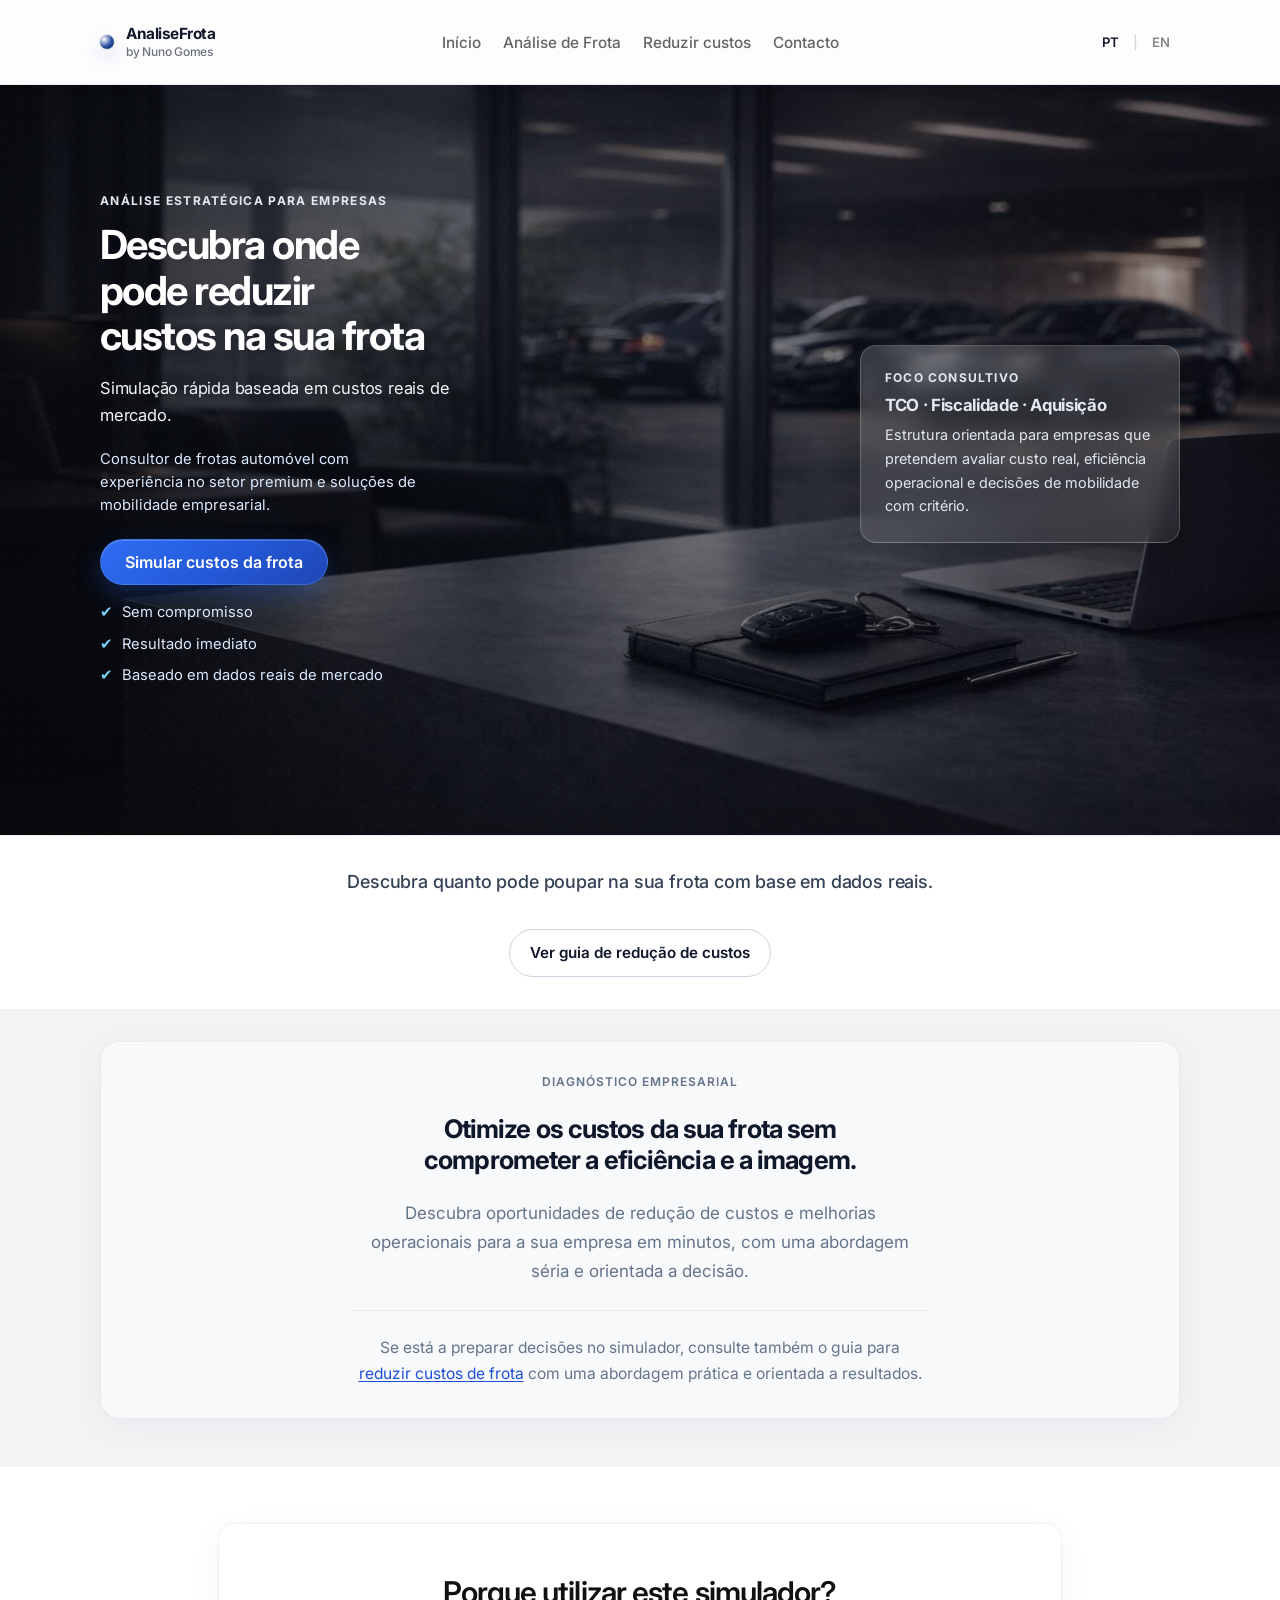
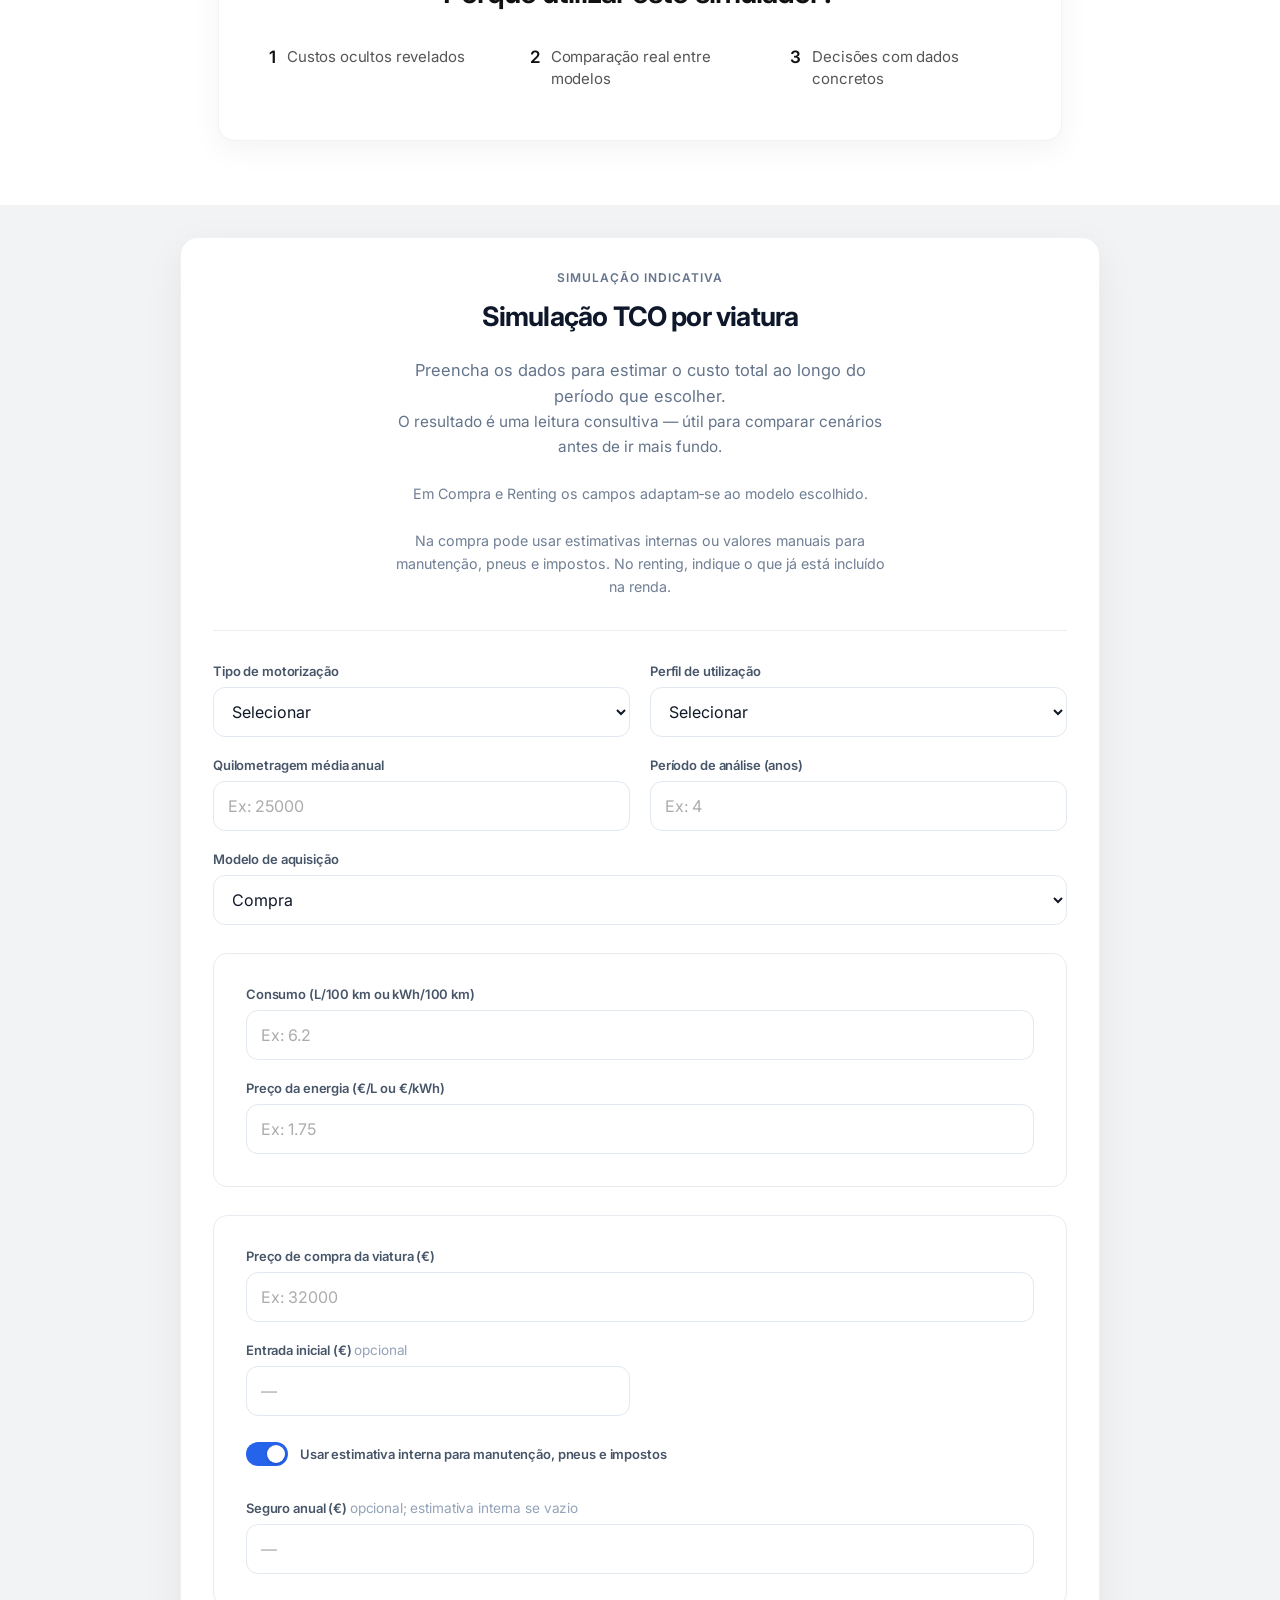
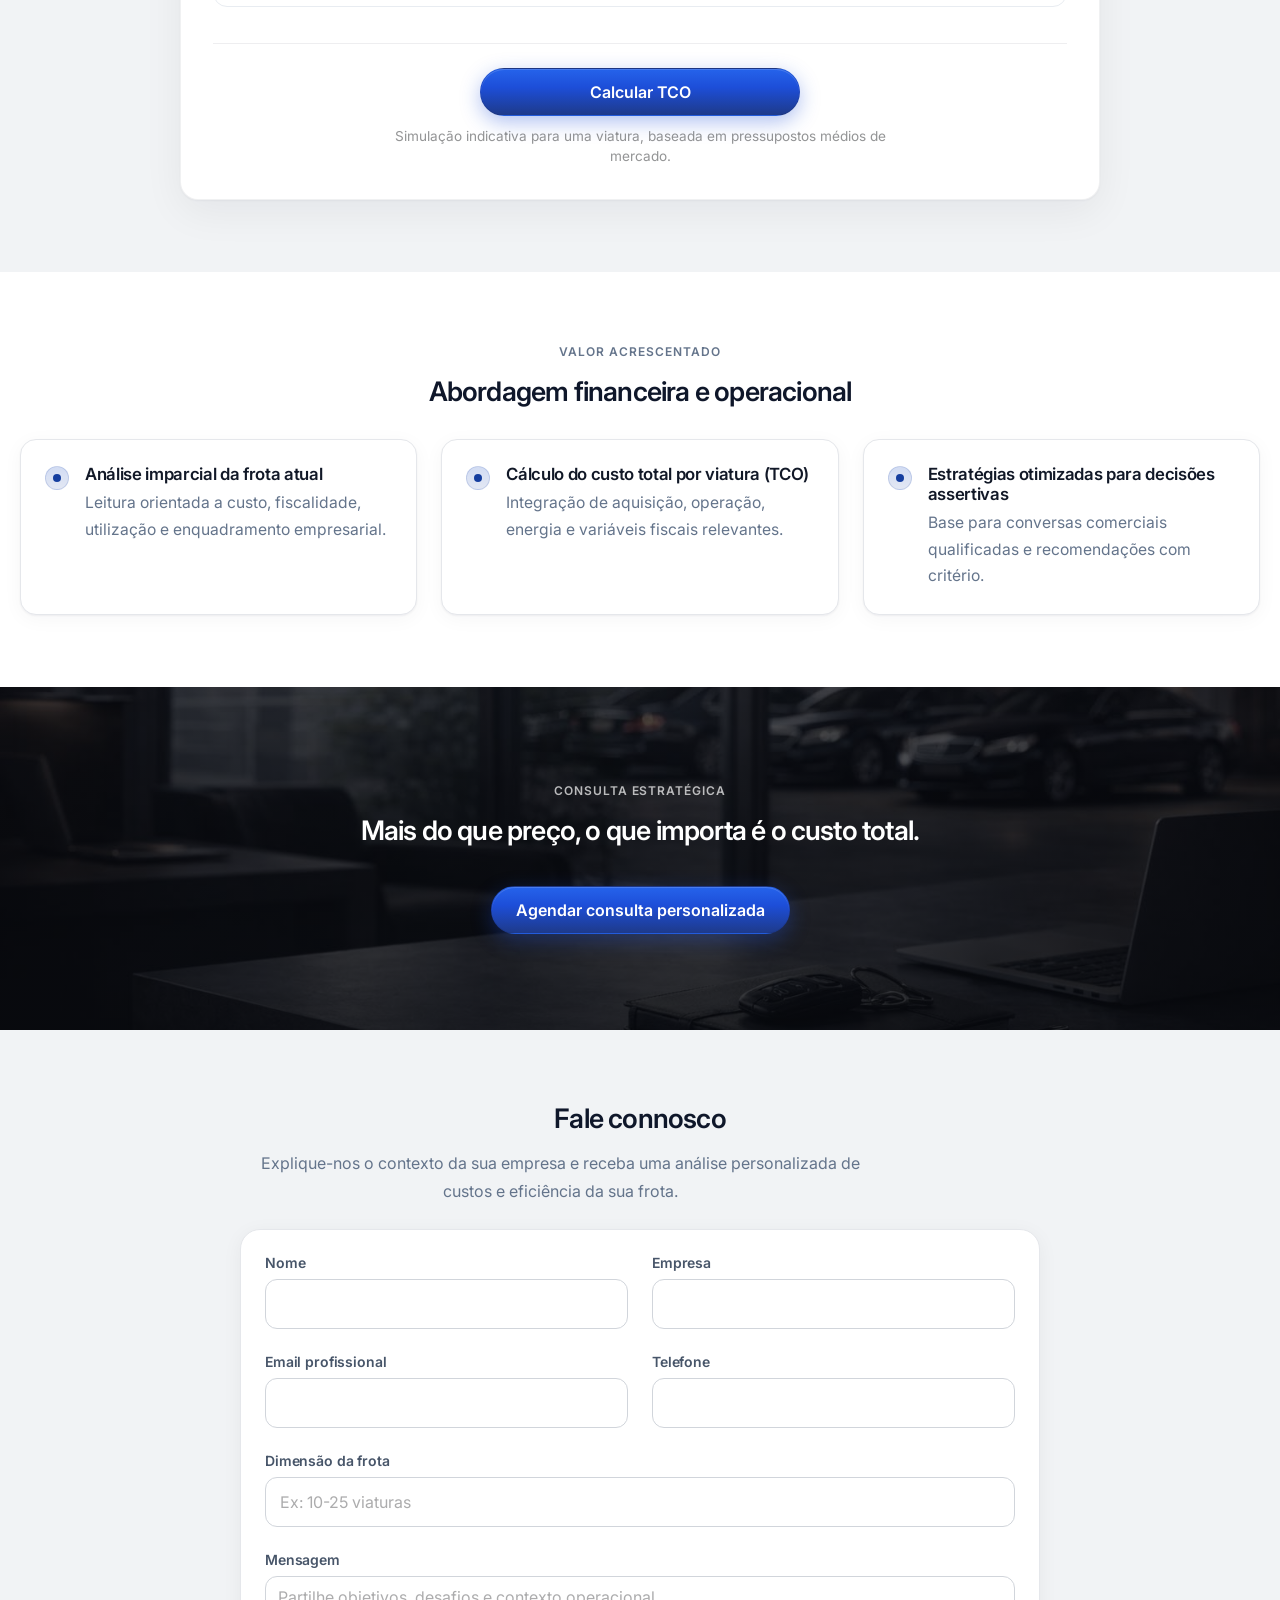
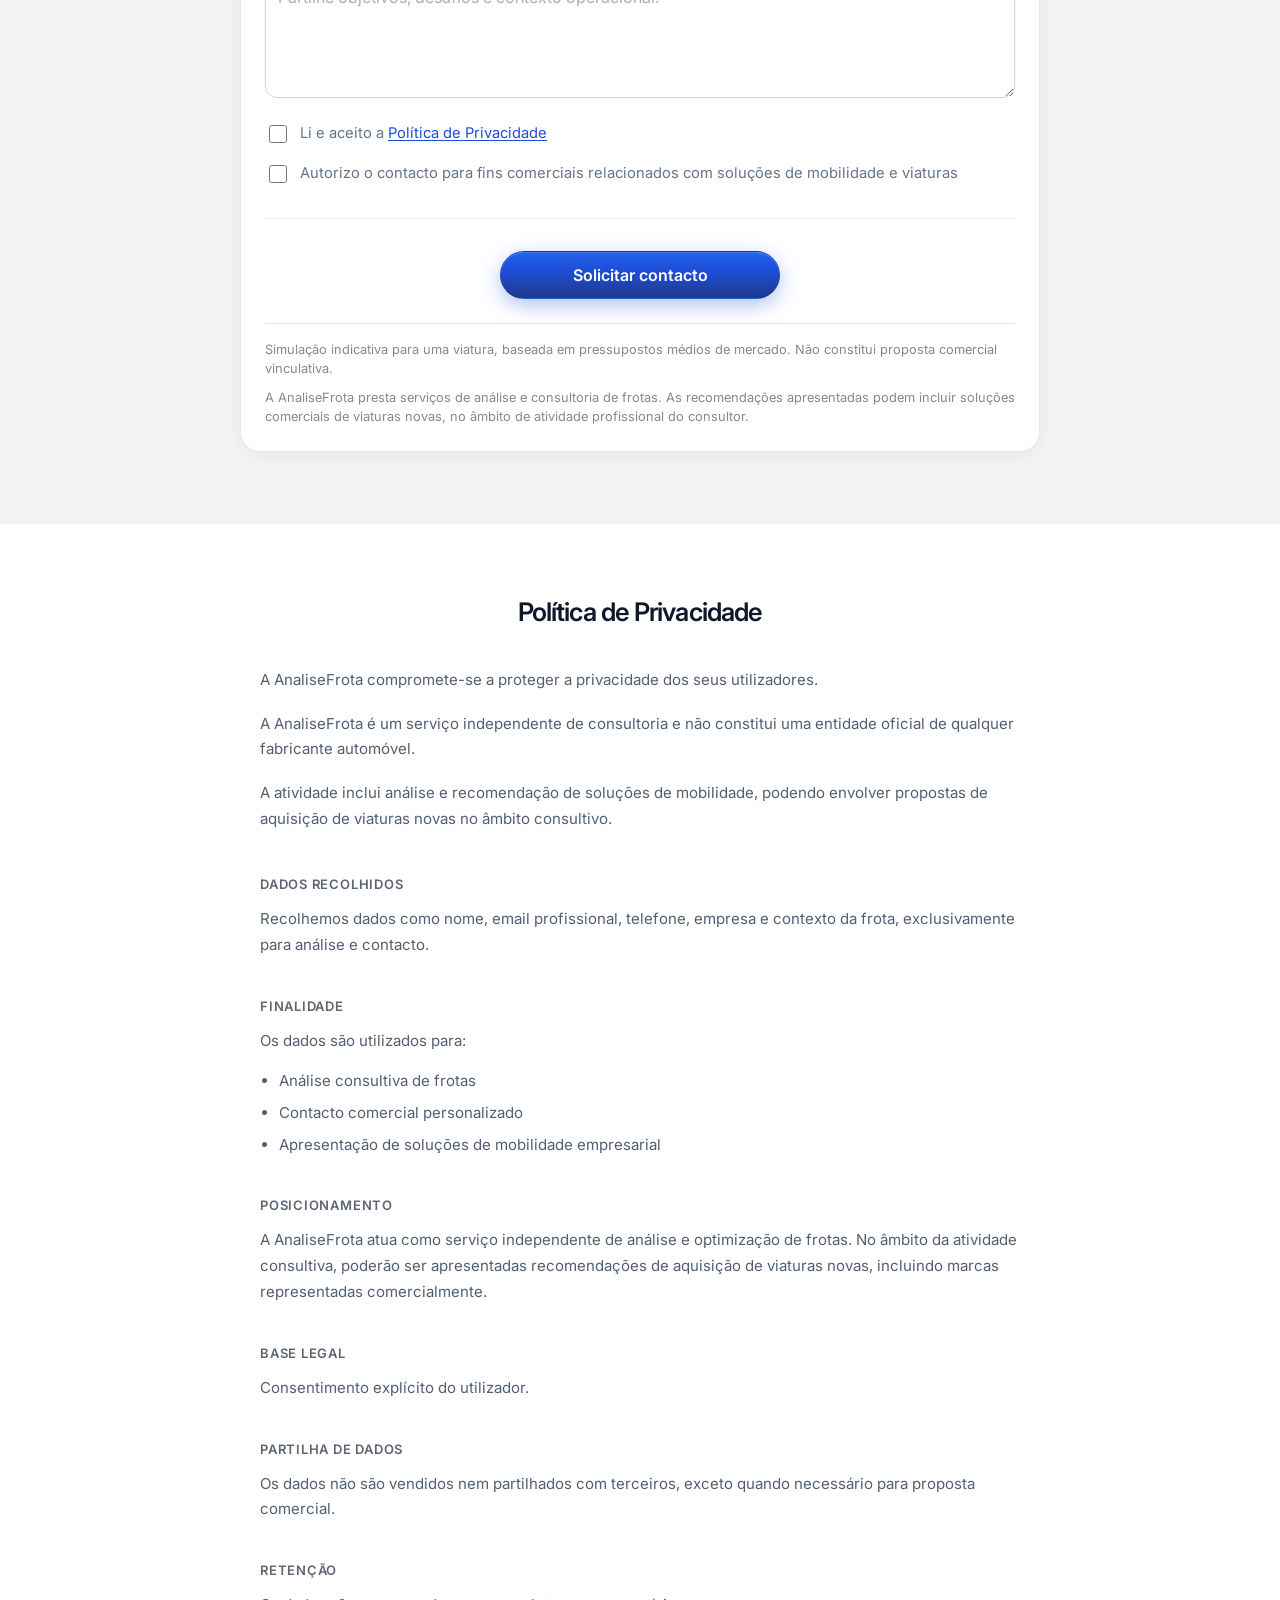
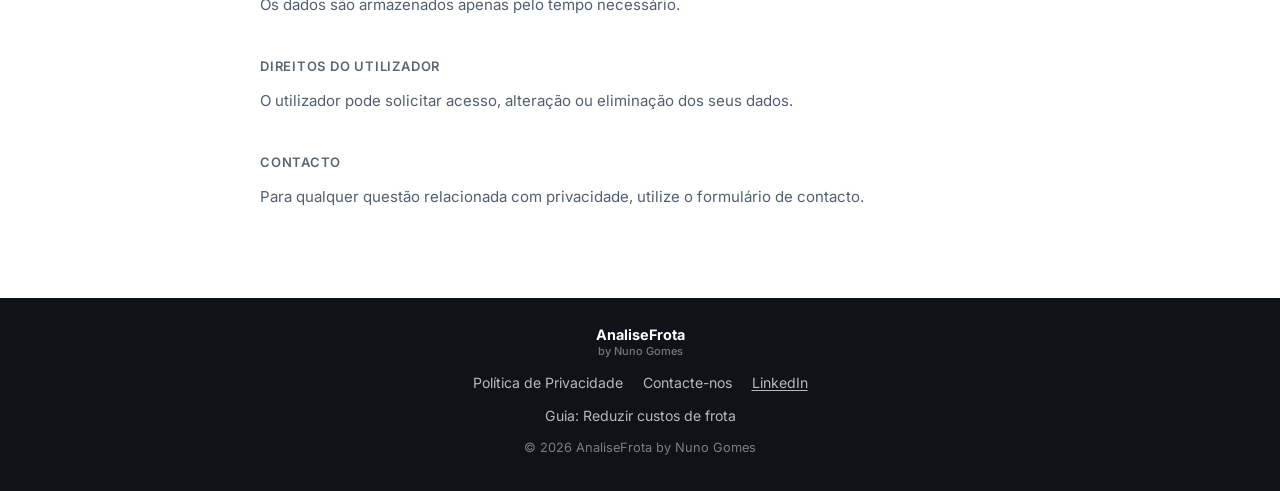
==== commit 3ab279c2: "optimize homepage copy and layout for conversion" ====
--- a/index.html
+++ b/index.html
@@ -88,7 +88,7 @@
     </header>
 
     <main id="top">
-      <section class="section section--hero section--bleed" aria-label="Início">
+      <section class="section section--hero section--bleed homepage-hero" aria-label="Início">
         <div class="section__bleed" aria-hidden="true">
           <div class="hero-media" role="img" aria-label="Ilustração visual de frota empresarial — análise de frota, optimização de custos e gestão de viaturas com a AnaliseFrota."></div>
           <div class="hero-scrim"></div>
@@ -98,9 +98,9 @@
         <div class="hero-grid">
           <div class="hero-copy">
             <div class="eyebrow">Análise estratégica para empresas</div>
-            <h1>Descubra quanto a sua empresa está a perder na frota</h1>
+            <h1>Descubra onde pode reduzir custos na sua frota</h1>
             <p>
-              Simulação gratuita em 2 minutos com base em custos reais de mercado
+              Simulação rápida baseada em custos reais de mercado.
             </p>
 
             <p class="hero-positioning">
@@ -108,12 +108,12 @@
             </p>
 
             <div class="hero-actions">
-              <a href="#simulador" class="btn btn-primary">Calcular poupança</a>
+              <a href="#simulador" class="btn btn-primary">Simular custos da frota</a>
             </div>
             <ul class="hero-positioning" aria-label="Vantagens da simulação">
-              <li>✔ Sem compromisso</li>
-              <li>✔ Resultado imediato</li>
-              <li>✔ Baseado em dados reais de mercado</li>
+              <li>Sem compromisso</li>
+              <li>Resultado imediato</li>
+              <li>Baseado em dados reais de mercado</li>
             </ul>
           </div>
 
@@ -136,7 +136,7 @@
             <p class="section-lead-text">
               Descubra quanto pode poupar na sua frota com base em dados reais.
             </p>
-            <a href="/reduzir-custos-frota.html" class="btn btn-primary btn-lead-cta">Ver guia de redução de custos</a>
+            <a href="/reduzir-custos-frota.html" class="btn btn-secondary btn-lead-cta">Ver guia de redução de custos</a>
           </div>
         </div>
       </section>
--- a/styles.css
+++ b/styles.css
@@ -8,7 +8,7 @@
   --accent-mid: #1e40af;
   --accent-hover: #1d4ed8;
   --line: rgba(15, 23, 42, 0.1);
-  --container: 1200px;
+  --container: 1120px;
   --s-1: 8px;
   --s-2: 16px;
   --s-3: 24px;
@@ -82,7 +82,13 @@
   width: 100%;
   max-width: var(--container);
   margin: 0 auto;
-  padding: 0 24px;
+  padding: 0 20px;
+}
+
+.page-shell--guide .container {
+  max-width: 1100px;
+  padding-left: 20px;
+  padding-right: 20px;
 }
 
 .container-narrow {
@@ -259,9 +265,11 @@
   position: sticky;
   top: 0;
   z-index: 1000;
-  backdrop-filter: blur(20px);
-  background: rgba(255, 255, 255, 0.78);
-  border-bottom: 1px solid rgba(17, 18, 20, 0.06);
+  backdrop-filter: saturate(140%) blur(8px);
+  -webkit-backdrop-filter: saturate(140%) blur(8px);
+  background: rgba(255, 255, 255, 0.9);
+  border-bottom: 1px solid rgba(15, 23, 42, 0.07);
+  box-shadow: 0 1px 10px rgba(15, 23, 42, 0.03);
 }
 
 .header-inner {
@@ -269,7 +277,35 @@
   display: grid;
   grid-template-columns: 1fr auto 1fr;
   align-items: center;
-  gap: var(--s-2);
+  gap: 18px;
+}
+
+/* Shared visual system tokens */
+.section-eyebrow {
+  display: inline-block;
+  margin: 0 0 10px;
+  font-size: 0.78rem;
+  font-weight: 600;
+  letter-spacing: 0.06em;
+  text-transform: uppercase;
+  color: #334155;
+}
+
+.card-grid {
+  display: grid;
+  gap: 16px;
+  grid-template-columns: 1fr;
+}
+
+.cta-block {
+  text-align: left;
+}
+
+.glass-panel {
+  background: linear-gradient(180deg, rgba(255, 255, 255, 0.16), rgba(255, 255, 255, 0.08));
+  border: 1px solid rgba(255, 255, 255, 0.2);
+  box-shadow: 0 10px 28px rgba(0, 0, 0, 0.2);
+  backdrop-filter: blur(12px);
 }
 
 .brand {
@@ -313,7 +349,7 @@
 
 .main-nav {
   display: inline-flex;
-  gap: var(--s-3);
+  gap: 22px;
   justify-self: center;
   flex-wrap: wrap;
   justify-content: center;
@@ -334,13 +370,13 @@
   display: flex;
   align-items: center;
   justify-self: end;
-  gap: 14px;
+  gap: 12px;
 }
 
 .lang-toggle {
   display: inline-flex;
   align-items: center;
-  gap: 6px;
+  gap: 4px;
   font-size: 0.82rem;
   font-weight: 600;
   letter-spacing: 0.05em;
@@ -350,7 +386,7 @@
 .lang-toggle a.lang-btn {
   border: 0;
   background: transparent;
-  padding: 8px 10px;
+  padding: 8px 9px;
   min-height: var(--touch-target-min);
   display: inline-flex;
   align-items: center;
@@ -447,11 +483,41 @@
   box-shadow: 0 1px 0 rgba(255, 255, 255, 1) inset, 0 4px 14px rgba(15, 23, 42, 0.06);
 }
 
+.cta-primary {
+  display: inline-block;
+  background: linear-gradient(142deg, #2f6df3 0%, #2459d8 54%, #1f46b5 100%);
+  padding: 14px 24px;
+  border-radius: 999px;
+  color: #ffffff;
+  font-weight: 600;
+  letter-spacing: -0.01em;
+  text-decoration: none;
+  border: 1px solid rgba(148, 197, 255, 0.22);
+  box-shadow:
+    0 1px 0 rgba(255, 255, 255, 0.18) inset,
+    0 10px 24px rgba(37, 99, 235, 0.28);
+  transition: transform 0.2s ease, box-shadow 0.2s ease, filter 0.2s ease;
+}
+
+.cta-primary:hover {
+  transform: translateY(-1px);
+  filter: saturate(1.04);
+  box-shadow:
+    0 1px 0 rgba(255, 255, 255, 0.16) inset,
+    0 14px 30px rgba(37, 99, 235, 0.34);
+}
+
+.cta-primary:focus-visible {
+  outline: 2px solid #93c5fd;
+  outline-offset: 3px;
+}
+
 /* === Hero === */
 .section--hero {
-  min-height: 88svh;
+  min-height: max(520px, 78svh);
   display: flex;
   flex-direction: column;
+  align-items: center;
   padding: 0;
 }
 
@@ -459,7 +525,7 @@
   position: absolute;
   inset: 0;
   background:
-    url("assets/hero-bg.jpg") center / cover no-repeat,
+    url("assets/hero-bg.jpg") center 30% / cover no-repeat,
     linear-gradient(135deg, #d7dce6 0%, #bcc3d1 100%);
   transform: scale(1.02);
 }
@@ -484,8 +550,8 @@
   flex: 1;
   display: flex;
   align-items: center;
-  padding-top: var(--s-5);
-  padding-bottom: var(--s-3);
+  padding-top: var(--s-4);
+  padding-bottom: var(--s-4);
 }
 
 .hero-grid {
@@ -598,6 +664,143 @@
   color: rgba(255, 255, 255, 0.8);
 }
 
+/* === Homepage hero: high-conversion premium === */
+.homepage-hero.section--hero {
+  padding: 96px 0 82px;
+}
+
+.homepage-hero.section--hero .container {
+  padding-top: clamp(26px, 3.8vw, 36px);
+  padding-bottom: clamp(26px, 3.6vw, 34px);
+}
+
+.homepage-hero .hero-grid {
+  grid-template-columns: minmax(0, 1fr) minmax(260px, 320px);
+  align-items: center;
+  gap: clamp(20px, 3.2vw, 40px);
+  transform: translateY(-24px);
+}
+
+.homepage-hero .hero-copy {
+  max-width: 38rem;
+}
+
+.homepage-hero .eyebrow {
+  margin-bottom: 14px;
+  letter-spacing: 0.11em;
+  color: #e2e8f0;
+}
+
+.homepage-hero .hero-copy h1 {
+  margin: 0 0 16px;
+  font-size: clamp(2.05rem, 3.4vw, 2.5rem);
+  line-height: 1.14;
+  letter-spacing: -0.038em;
+  color: #ffffff;
+  max-width: 15ch;
+  text-wrap: balance;
+  text-shadow: 0 2px 16px rgba(2, 8, 20, 0.24);
+  margin-top: 0;
+}
+
+.homepage-hero .hero-copy > p:not(.hero-positioning) {
+  margin: 0 0 18px;
+  font-size: 1.03rem;
+  line-height: 1.66;
+  letter-spacing: -0.012em;
+  color: #f1f5f9;
+  max-width: 39ch;
+}
+
+.homepage-hero .hero-copy .hero-positioning {
+  margin: 0;
+  font-size: 0.92rem;
+  line-height: 1.58;
+  color: #dbeafe;
+  max-width: 37ch;
+}
+
+.homepage-hero .hero-actions {
+  margin: 22px 0 16px;
+}
+
+.homepage-hero .hero-actions .btn-primary {
+  background: linear-gradient(142deg, #2f6df3 0%, #2459d8 54%, #1f46b5 100%);
+  border: 1px solid rgba(148, 197, 255, 0.22);
+  box-shadow:
+    0 1px 0 rgba(255, 255, 255, 0.18) inset,
+    0 10px 24px rgba(37, 99, 235, 0.28);
+}
+
+.homepage-hero .hero-actions .btn-primary:hover {
+  box-shadow:
+    0 1px 0 rgba(255, 255, 255, 0.16) inset,
+    0 14px 30px rgba(37, 99, 235, 0.34);
+}
+
+.homepage-hero .hero-copy .hero-positioning:last-child li {
+  margin-bottom: 8px;
+  color: #dbeafe;
+}
+
+.homepage-hero .hero-copy .hero-positioning:last-child li::before {
+  content: "✔";
+  margin-right: 9px;
+  color: #7dd3fc;
+}
+
+.homepage-hero .hero-panel {
+  max-width: 320px;
+  background: linear-gradient(180deg, rgba(255, 255, 255, 0.16), rgba(255, 255, 255, 0.08));
+  border: 1px solid rgba(255, 255, 255, 0.2);
+  box-shadow: 0 10px 28px rgba(0, 0, 0, 0.2);
+  backdrop-filter: blur(12px);
+}
+
+.homepage-hero .hero-panel-label,
+.homepage-hero .hero-panel-value,
+.homepage-hero .hero-panel p {
+  color: #e2e8f0;
+}
+
+@media (max-width: 768px) {
+  .homepage-hero.section--hero {
+    padding: 78px 0 60px;
+  }
+
+  .homepage-hero .hero-grid {
+    grid-template-columns: 1fr;
+    gap: 24px;
+    transform: translateY(-12px);
+  }
+
+  .homepage-hero .hero-copy h1 {
+    font-size: clamp(1.65rem, 8vw, 1.95rem);
+    max-width: 17ch;
+  }
+
+  .homepage-hero .hero-copy > p:not(.hero-positioning) {
+    font-size: 0.97rem;
+    line-height: 1.62;
+    margin-bottom: 16px;
+  }
+
+  .homepage-hero .hero-actions .btn-primary {
+    min-height: 46px;
+    padding-left: 22px;
+    padding-right: 22px;
+  }
+
+  .homepage-hero .hero-copy .hero-positioning:last-child {
+    margin-top: 2px;
+    font-size: 0.86rem;
+  }
+
+  .homepage-hero .hero-panel {
+    max-width: 100%;
+  }
+}
+
 /* === Guide pages: editorial layout (reduce fleet costs / PT mirror) === */
 .page-shell {
   width: 100%;
@@ -614,8 +817,8 @@
 
 /* Authority guide pages: consistent rhythm, grid, premium editorial blocks */
 .guide-authority.section {
-  padding-top: clamp(var(--s-5), 7vw, var(--section-pad));
-  padding-bottom: clamp(var(--s-5), 7vw, var(--section-pad));
+  padding-top: 64px;
+  padding-bottom: 64px;
 }
 
 .content-narrow {
@@ -627,13 +830,35 @@
 
 .content-wide {
   width: 100%;
-  max-width: min(72rem, 100%);
+  max-width: 100%;
   margin-left: auto;
   margin-right: auto;
 }
 
-.section-intro {
+.section-intro-wrap {
   margin: 0 auto;
+}
+
+.section-label {
+  display: inline-block;
+  margin: 0 0 10px;
+  font-size: 0.78rem;
+  font-weight: 600;
+  letter-spacing: 0.06em;
+  text-transform: uppercase;
+  color: #334155;
+}
+
+.section-label.section-eyebrow {
+  margin-bottom: 10px;
+}
+
+p.section-intro {
+  margin: 0 0 24px;
+  font-size: 1rem;
+  line-height: 1.6;
+  color: rgba(51, 65, 85, 0.78);
+  max-width: 600px;
 }
 
 .authority-eyebrow {
@@ -659,6 +884,11 @@
   margin-top: var(--s-3);
 }
 
+.rich-text p {
+  max-width: 600px;
+  line-height: 1.6;
+}
+
 .rich-text strong {
   color: var(--heading);
   font-weight: 600;
@@ -680,7 +910,7 @@
 
 .guide-section-header {
   margin-bottom: var(--s-5);
-  text-align: center;
+  text-align: left;
 }
 
 .guide-section-header .section-title {
@@ -697,6 +927,51 @@
   color: #475569;
 }
 
+.cards {
+  display: grid;
+  grid-template-columns: 1fr;
+  gap: 16px;
+}
+
+.cards--3 {
+  grid-template-columns: 1fr;
+}
+
+.card {
+  background: #ffffff;
+  border: 1px solid rgba(15, 23, 42, 0.06);
+  border-radius: 16px;
+  padding: 20px;
+  box-shadow: 0 8px 30px rgba(0, 0, 0, 0.04);
+}
+
+.card h3 {
+  margin: 0 0 8px;
+  font-size: 1rem;
+  line-height: 1.35;
+  color: #0f172a;
+}
+
+.card p {
+  margin: 0;
+  opacity: 0.76;
+  font-size: 0.9rem;
+  line-height: 1.55;
+  max-width: none;
+}
+
+.feature-list {
+  margin: 20px 0 0;
+  padding-left: 18px;
+}
+
+.feature-list li {
+  margin-bottom: 8px;
+  font-size: 0.98rem;
+  line-height: 1.6;
+  color: #475569;
+}
+
 .section-title + .rich-text {
   margin-top: var(--s-4);
 }
@@ -704,6 +979,7 @@
 .info-grid {
   display: grid;
   gap: var(--s-4);
+  align-items: stretch;
 }
 
 .info-grid--4 {
@@ -736,8 +1012,9 @@
   padding: var(--s-4);
   background: var(--surface);
   border: 1px solid rgba(15, 23, 42, 0.08);
-  border-radius: 14px;
-  box-shadow: 0 1px 0 rgba(255, 255, 255, 0.85) inset;
+  border-radius: 16px;
+  box-shadow: 0 8px 30px rgba(0, 0, 0, 0.04);
+  height: 100%;
 }
 
 .section--tint .info-card {
@@ -802,6 +1079,12 @@
   color: #64748b;
 }
 
+@media (min-width: 860px) {
+  .cards--3 {
+    grid-template-columns: repeat(3, minmax(0, 1fr));
+  }
+}
+
 .transition-footnote a {
   color: var(--accent);
   font-weight: 500;
@@ -816,6 +1099,164 @@
 .section-closing.section--tint {
   padding-top: clamp(72px, 10vw, 104px);
   padding-bottom: clamp(72px, 10vw, 104px);
+}
+
+.guide-page-hero .hero-grid {
+  grid-template-columns: minmax(0, 1fr) minmax(260px, 320px);
+  align-items: stretch;
+}
+
+.guide-page-hero .hero-copy {
+  max-width: 38rem;
+}
+
+.guide-page-hero .hero-panel {
+  max-width: 320px;
+  align-self: stretch;
+}
+
+/* === Reduce-costs page: unified premium system === */
+.page-reduce-costs .section-soft {
+  background: #f4f6f8;
+}
+
+.page-reduce-costs .section-plain {
+  background: #ffffff;
+}
+
+.page-reduce-costs .page-shell--guide .container {
+  max-width: 1100px;
+}
+
+.page-reduce-costs .guide-page-hero.section--hero {
+  min-height: max(460px, 68svh);
+  padding: 0;
+}
+
+.page-reduce-costs .guide-page-hero.section--hero .container {
+  padding-top: clamp(28px, 4vw, 42px);
+  padding-bottom: clamp(24px, 3.6vw, 36px);
+}
+
+.page-reduce-costs .content-narrow {
+  max-width: 46rem;
+}
+
+.page-reduce-costs .content-medium {
+  max-width: 68rem;
+  margin-left: auto;
+  margin-right: auto;
+}
+
+.page-reduce-costs .section-header {
+  margin-bottom: 24px;
+}
+
+.page-reduce-costs .section-header--center {
+  text-align: center;
+}
+
+.page-reduce-costs .section-header--center .section-subtitle {
+  margin-left: auto;
+  margin-right: auto;
+}
+
+.page-reduce-costs .section-eyebrow {
+  display: inline-block;
+  margin: 0 0 12px;
+  font-size: 0.75rem;
+  font-weight: 600;
+  letter-spacing: 0.08em;
+  text-transform: uppercase;
+  color: #475569;
+}
+
+.page-reduce-costs .section-title {
+  margin: 0 0 12px;
+}
+
+.page-reduce-costs .section-subtitle {
+  margin: 0;
+  max-width: 40rem;
+  font-size: 1rem;
+  line-height: 1.6;
+  color: #64748b;
+}
+
+.page-reduce-costs .card-grid {
+  display: grid;
+  grid-template-columns: 1fr;
+  gap: 16px;
+}
+
+.page-reduce-costs .card-grid--3,
+.page-reduce-costs .card-grid--4 {
+  grid-template-columns: 1fr;
+}
+
+.page-reduce-costs .info-card,
+.page-reduce-costs .card {
+  height: 100%;
+  border-radius: 16px;
+  padding: 22px;
+  border: 1px solid rgba(15, 23, 42, 0.08);
+  box-shadow: 0 8px 30px rgba(0, 0, 0, 0.04);
+  background: #fff;
+}
+
+.page-reduce-costs .value-list {
+  margin: 0;
+  padding-left: 20px;
+  display: grid;
+  gap: 10px;
+  color: #475569;
+  line-height: 1.6;
+}
+
+.page-reduce-costs .value-list--steps {
+  gap: 12px;
+}
+
+.page-reduce-costs .section-note {
+  margin: 16px 0 0;
+  color: #64748b;
+  line-height: 1.6;
+}
+
+.page-reduce-costs .cta-block {
+  text-align: left;
+  max-width: 46rem;
+}
+
+.page-reduce-costs .guide-page-hero .hero-grid {
+  grid-template-columns: minmax(0, 1fr) minmax(260px, 320px);
+  align-items: center;
+  transform: translateY(-14px);
+}
+
+.page-reduce-costs .guide-page-hero .hero-copy {
+  max-width: 39rem;
+}
+
+.page-reduce-costs .guide-page-hero .hero-actions {
+  margin-top: 6px;
+}
+
+.page-reduce-costs .guide-page-hero .cta-primary {
+  min-height: 48px;
+}
+
+.page-reduce-costs .glass-panel.hero-panel {
+  max-width: 320px;
+}
+
+.page-reduce-costs .guide-authority.section {
+  padding-top: 56px;
+  padding-bottom: 56px;
+}
+
+.page-reduce-costs .guide-authority:first-of-type {
+  padding-top: 48px;
 }
 
 .section-closing .container {
@@ -1016,6 +1457,63 @@
   .closing-content,
   .conclusion-block {
     max-width: 100%;
+  }
+
+  .page-shell--guide .container {
+    padding-left: 20px;
+    padding-right: 20px;
+  }
+
+  .guide-authority.section {
+    padding-top: 64px;
+    padding-bottom: 64px;
+  }
+
+  p.section-intro {
+    margin-bottom: 22px;
+    font-size: 0.97rem;
+  }
+
+  .card {
+    padding: 18px;
+  }
+
+  .page-reduce-costs .section-header {
+    margin-bottom: 20px;
+  }
+
+  .page-reduce-costs .section-subtitle {
+    font-size: 0.96rem;
+  }
+
+  .page-reduce-costs .guide-page-hero .hero-grid {
+    grid-template-columns: 1fr;
+    gap: 24px;
+    transform: translateY(-4px);
+  }
+
+  .page-reduce-costs .glass-panel.hero-panel {
+    max-width: 100%;
+  }
+}
+
+@media (min-width: 720px) {
+  .page-reduce-costs .card-grid--3 {
+    grid-template-columns: repeat(2, minmax(0, 1fr));
+  }
+
+  .page-reduce-costs .card-grid--4 {
+    grid-template-columns: repeat(2, minmax(0, 1fr));
+  }
+}
+
+@media (min-width: 1060px) {
+  .page-reduce-costs .card-grid--3 {
+    grid-template-columns: repeat(3, minmax(0, 1fr));
+  }
+
+  .page-reduce-costs .card-grid--4 {
+    grid-template-columns: repeat(4, minmax(0, 1fr));
   }
 }
 
@@ -2350,6 +2848,24 @@
 
   .hero-copy > p:not(.hero-positioning) {
     font-size: clamp(1rem, 3.8vw, 1.125rem);
+  }
+
+  .homepage-hero.section--hero {
+    padding: 80px 0 60px;
+  }
+
+  .homepage-hero h1 {
+    font-size: 26px;
+    max-width: 18ch;
+  }
+
+  .homepage-hero .hero-subtitle {
+    font-size: 15px;
+    max-width: 34ch;
+  }
+
+  .homepage-hero .container.hero-content {
+    max-width: 100%;
   }
 
   .hero-actions .btn-primary {
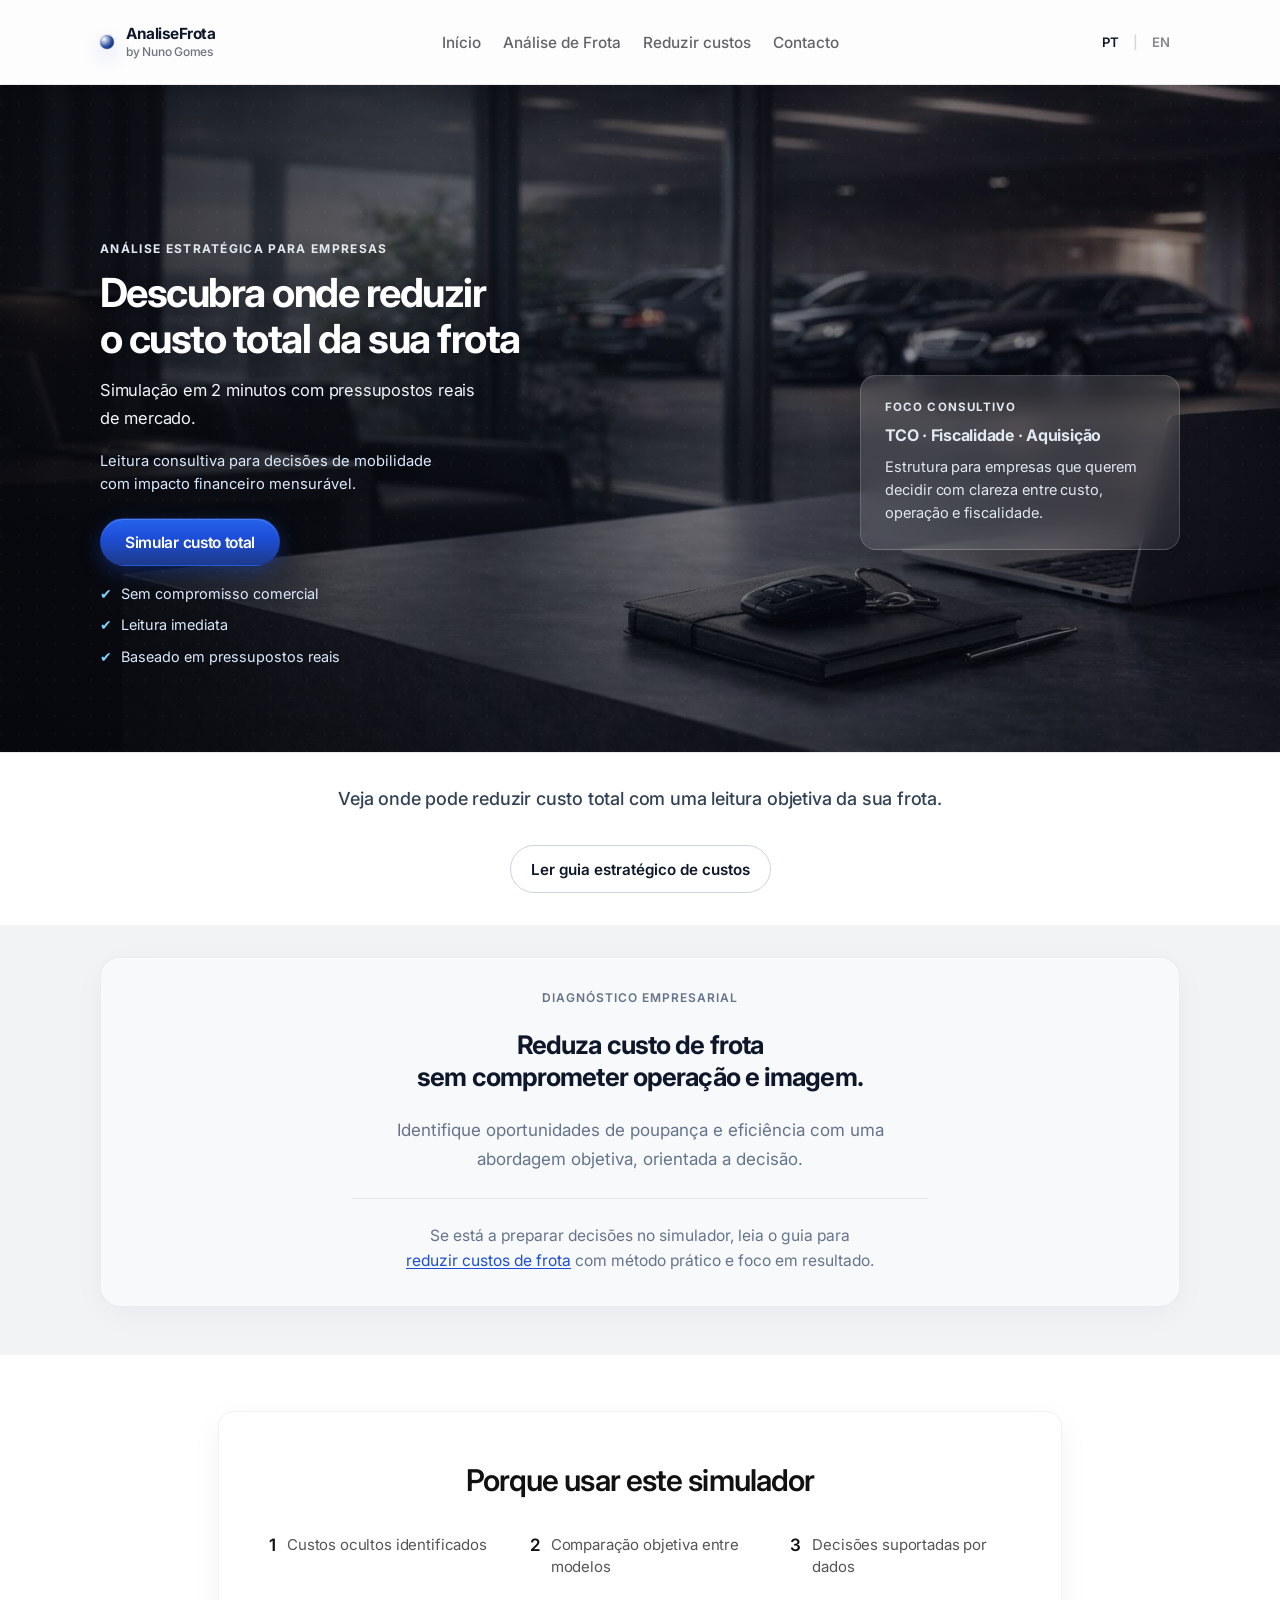
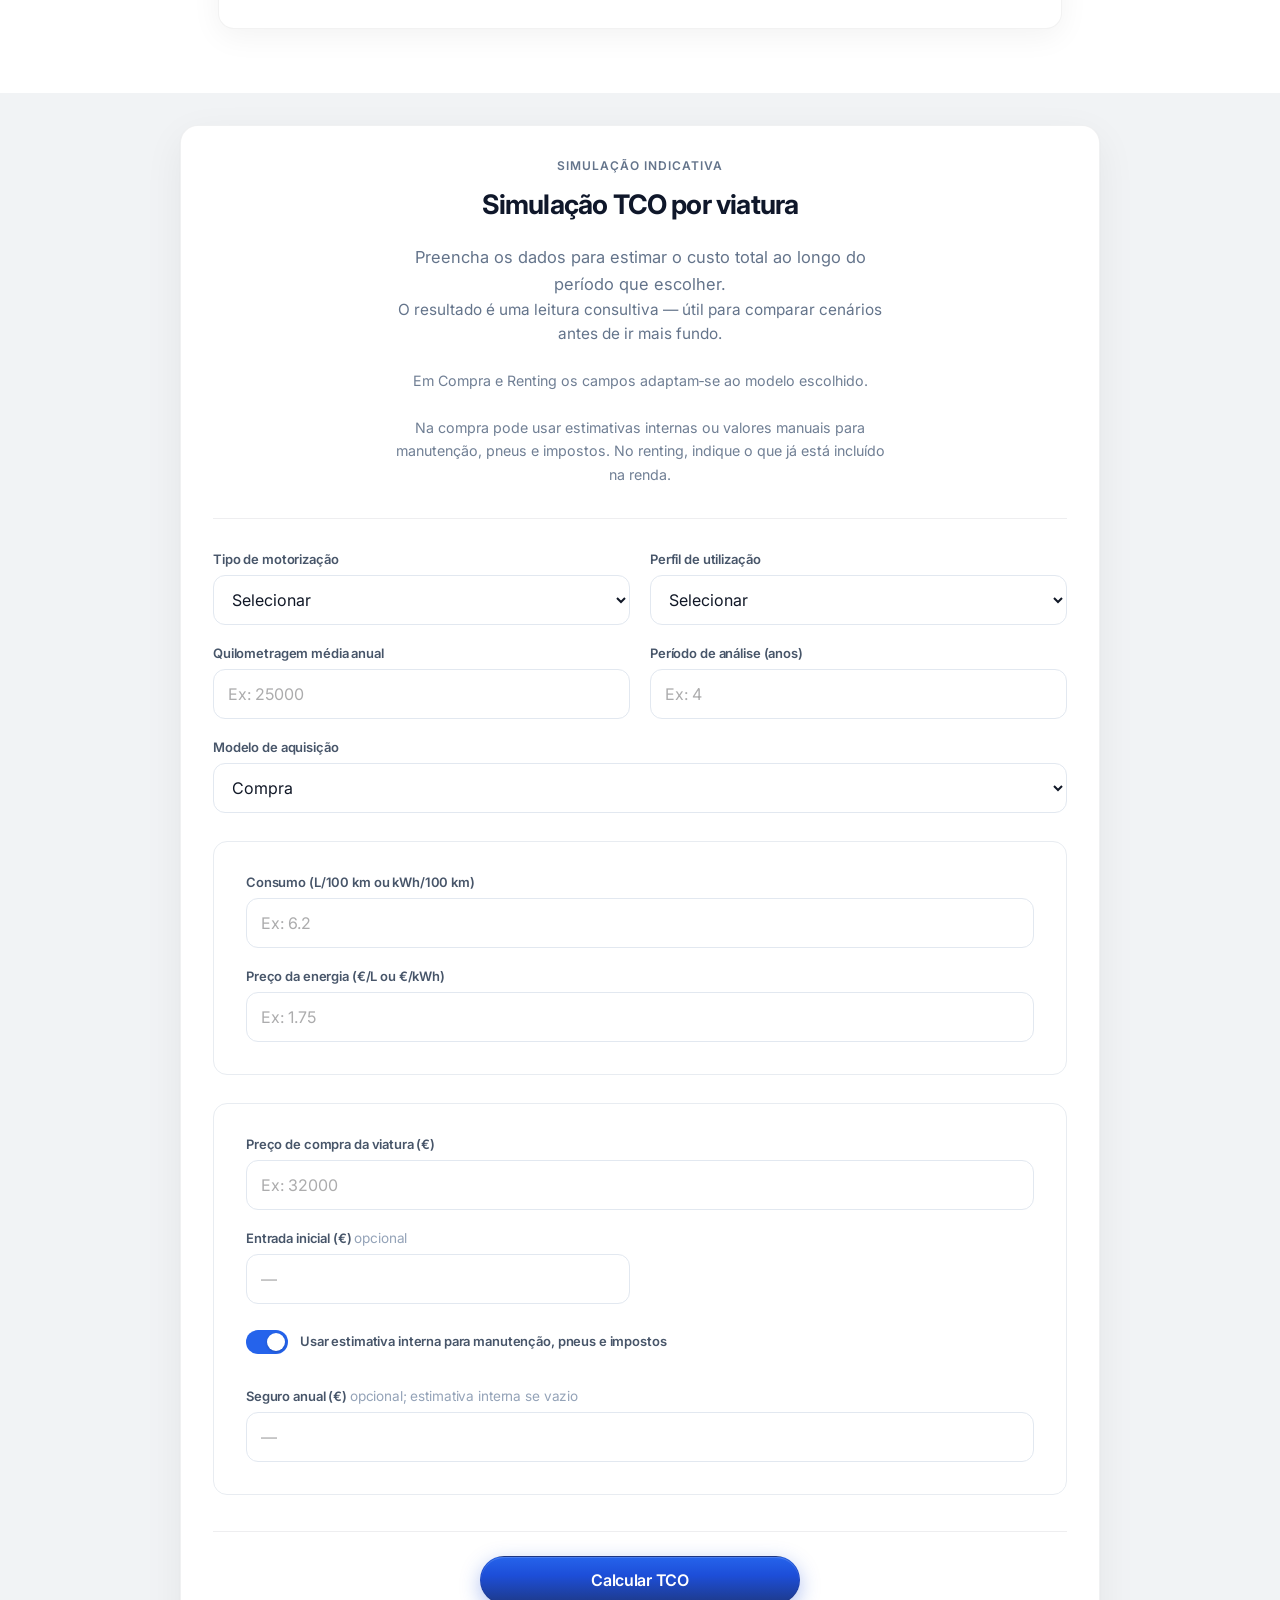
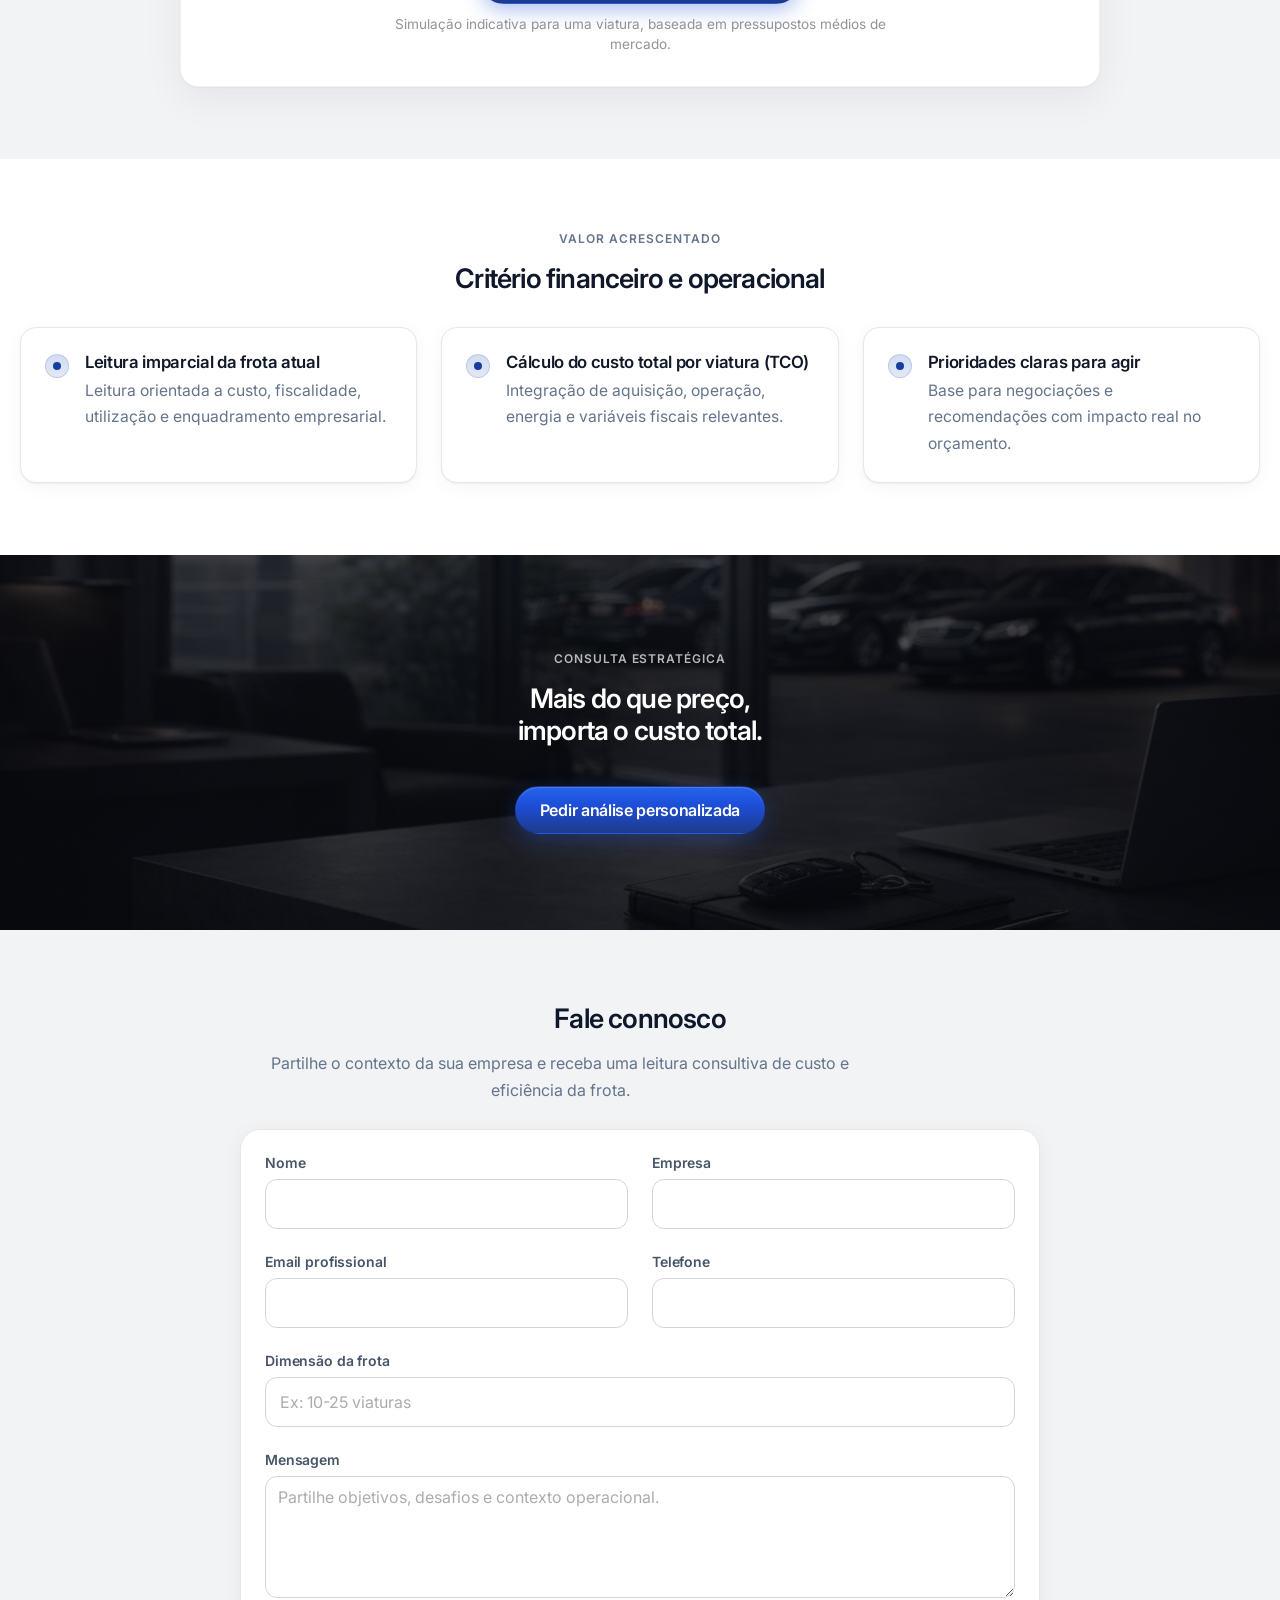
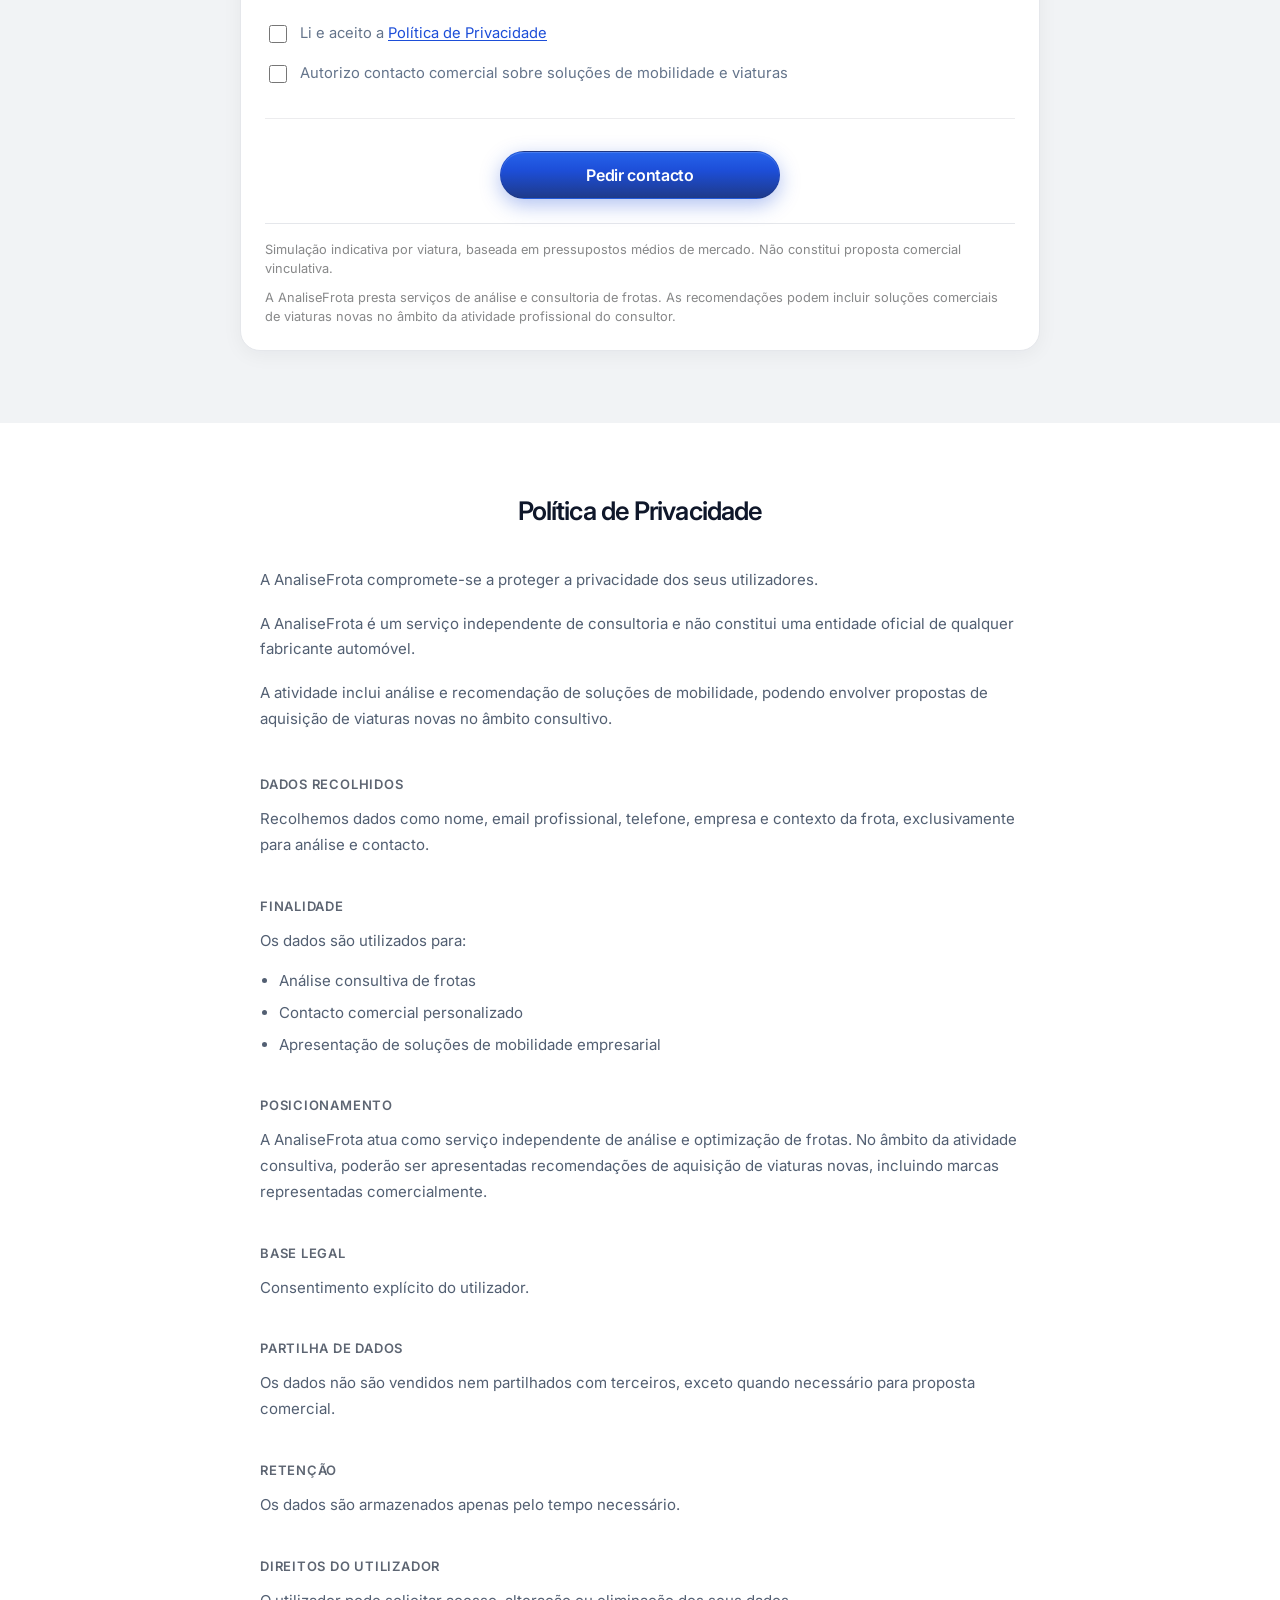
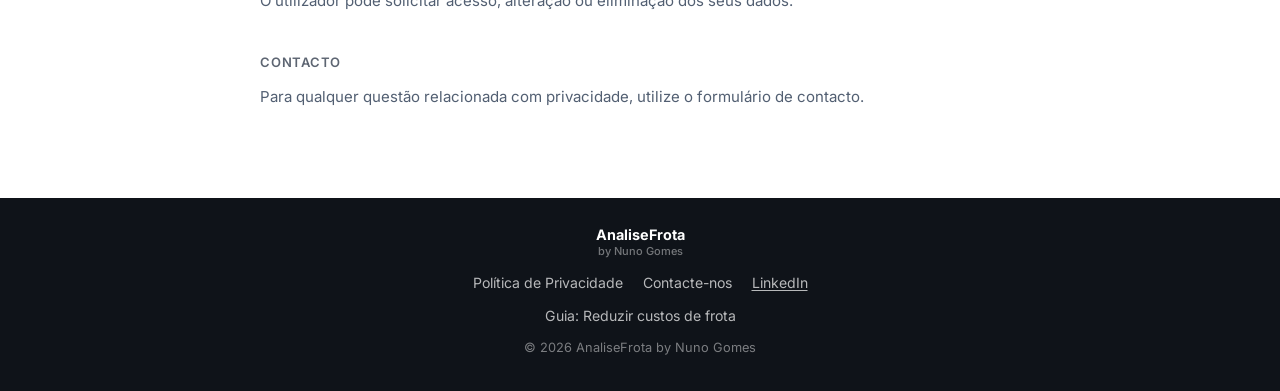
==== commit ee4733b7: "refactor: complete phase 1-3 (structure, consistency, premium polish) - Fixed mobile navigation (add" ====
--- a/index.html
+++ b/index.html
@@ -3,7 +3,7 @@
 <head>
   <meta charset="UTF-8" />
   <meta name="viewport" content="width=device-width, initial-scale=1.0" />
-  <title>Análise de Frota e Optimização de Custos | AnaliseFrota — Gestão de Viaturas Empresariais</title>
+  <title>Análise de Frota para Empresas | Reduzir Custo Total (TCO) | AnaliseFrota</title>
   <meta name="robots" content="index,follow" />
   <link rel="canonical" href="https://analisefrota.pt/" />
   <link rel="alternate" hreflang="pt-PT" href="https://analisefrota.pt/" />
@@ -11,10 +11,10 @@
   <link rel="alternate" hreflang="x-default" href="https://analisefrota.pt/" />
   <meta
     name="description"
-    content="Análise de frota, optimização de custos e gestão de viaturas empresariais com visão de TCO. Reduza despesas da frota, aumente eficiência e decida sobre mobilidade com dados e enquadramento fiscal."
+    content="Análise de frota para empresas com foco em custo total (TCO), fiscalidade e operação. Decida com dados reais e identifique poupança com critério."
   />
-  <meta property="og:title" content="Análise de Frota e Optimização de Custos | AnaliseFrota — Gestão de Viaturas Empresariais" />
-  <meta property="og:description" content="Análise de frota, optimização de custos e gestão de viaturas empresariais com visão de TCO. Reduza despesas da frota, aumente eficiência e decida sobre mobilidade com dados e enquadramento fiscal." />
+  <meta property="og:title" content="Análise de Frota para Empresas | Reduzir Custo Total (TCO) | AnaliseFrota" />
+  <meta property="og:description" content="Análise de frota para empresas com foco em custo total (TCO), fiscalidade e operação. Decida com dados reais e identifique poupança com critério." />
   <meta property="og:type" content="website" />
   <meta property="og:url" content="https://analisefrota.pt/" />
   <meta property="og:image" content="https://analisefrota.pt/assets/hero-bg.jpg" />
@@ -23,8 +23,8 @@
   <meta property="og:locale" content="pt_PT" />
   <meta property="og:locale:alternate" content="en_GB" />
   <meta name="twitter:card" content="summary_large_image" />
-  <meta name="twitter:title" content="Análise de Frota e Optimização de Custos | AnaliseFrota — Gestão de Viaturas Empresariais" />
-  <meta name="twitter:description" content="Análise de frota, optimização de custos e gestão de viaturas empresariais com visão de TCO. Reduza despesas da frota, aumente eficiência e decida com dados." />
+  <meta name="twitter:title" content="Análise de Frota para Empresas | Reduzir Custo Total (TCO) | AnaliseFrota" />
+  <meta name="twitter:description" content="Análise de frota para empresas com foco em custo total (TCO), fiscalidade e operação. Decida com dados reais e identifique poupança com critério." />
   <meta name="twitter:image" content="https://analisefrota.pt/assets/hero-bg.jpg" />
   <meta name="twitter:image:alt" content="Frota empresarial e consultoria AnaliseFrota — análise de frota, redução de custos e TCO" />
   <link rel="preconnect" href="https://fonts.googleapis.com">
@@ -50,7 +50,7 @@
         "@id": "https://analisefrota.pt/#website",
         "name": "AnaliseFrota by Nuno Gomes",
         "url": "https://analisefrota.pt/",
-        "description": "Análise de frota, optimização de custos e gestão de viaturas empresariais com visão de TCO, eficiência e decisões de mobilidade fundamentadas.",
+        "description": "Análise de frota para empresas com foco em custo total (TCO), fiscalidade e operação.",
         "inLanguage": "pt-PT",
         "publisher": { "@id": "https://analisefrota.pt/#organization" }
       }
@@ -70,7 +70,7 @@
           </span>
         </a>
 
-        <nav class="main-nav" aria-label="Navegação principal">
+        <nav id="primary-nav" class="main-nav" aria-label="Navegação principal">
           <a href="#top">Início</a>
           <a href="#simulador">Análise de Frota</a>
           <a href="/reduzir-custos-frota.html">Reduzir custos</a>
@@ -78,6 +78,17 @@
         </nav>
 
         <div class="header-actions">
+          <button
+            class="nav-toggle"
+            type="button"
+            aria-expanded="false"
+            aria-controls="primary-nav"
+            aria-label="Abrir menu principal"
+          >
+            <span></span>
+            <span></span>
+            <span></span>
+          </button>
           <div class="lang-toggle" role="navigation" aria-label="Idioma">
             <a href="/" class="lang-btn is-active" hreflang="pt-PT" lang="pt-PT" aria-current="page">PT</a>
             <span class="lang-sep" aria-hidden="true">|</span>
@@ -98,22 +109,22 @@
         <div class="hero-grid">
           <div class="hero-copy">
             <div class="eyebrow">Análise estratégica para empresas</div>
-            <h1>Descubra onde pode reduzir custos na sua frota</h1>
+            <h1 class="hero-title">Descubra onde reduzir<br>o custo total da sua frota</h1>
             <p>
-              Simulação rápida baseada em custos reais de mercado.
+              Simulação em 2 minutos com pressupostos reais de mercado.
             </p>
 
             <p class="hero-positioning">
-              Consultor de frotas automóvel com experiência no setor premium e soluções de mobilidade empresarial.
+              Leitura consultiva para decisões de mobilidade com impacto financeiro mensurável.
             </p>
 
             <div class="hero-actions">
-              <a href="#simulador" class="btn btn-primary">Simular custos da frota</a>
+              <a href="#simulador" class="btn btn-primary">Simular custo total</a>
             </div>
             <ul class="hero-positioning" aria-label="Vantagens da simulação">
-              <li>Sem compromisso</li>
-              <li>Resultado imediato</li>
-              <li>Baseado em dados reais de mercado</li>
+              <li>Sem compromisso comercial</li>
+              <li>Leitura imediata</li>
+              <li>Baseado em pressupostos reais</li>
             </ul>
           </div>
 
@@ -122,7 +133,7 @@
               <div class="hero-panel-label">Foco consultivo</div>
               <div class="hero-panel-value">TCO · Fiscalidade · Aquisição</div>
               <p>
-                Estrutura orientada para empresas que pretendem avaliar custo real, eficiência operacional e decisões de mobilidade com critério.
+                Estrutura para empresas que querem decidir com clareza entre custo, operação e fiscalidade.
               </p>
             </div>
           </div>
@@ -134,9 +145,9 @@
         <div class="container">
           <div class="section-lead-inner container-narrow text-center">
             <p class="section-lead-text">
-              Descubra quanto pode poupar na sua frota com base em dados reais.
+              Veja onde pode reduzir custo total com uma leitura objetiva da sua frota.
             </p>
-            <a href="/reduzir-custos-frota.html" class="btn btn-secondary btn-lead-cta">Ver guia de redução de custos</a>
+            <a href="/reduzir-custos-frota.html" class="btn btn-secondary btn-lead-cta">Ler guia estratégico de custos</a>
           </div>
         </div>
       </section>
@@ -146,14 +157,14 @@
           <div class="editorial-surface editorial-surface--bridge">
             <div class="editorial-bridge-inner">
               <div class="section-kicker text-center">Diagnóstico empresarial</div>
-              <h2 class="text-center editorial-title">Otimize os custos da sua frota sem comprometer a eficiência e a imagem.</h2>
+              <h2 class="text-center editorial-title">Reduza custo de frota<br>sem comprometer operação e imagem.</h2>
               <div class="prose-editorial-lead">
                 <p>
-                  Descubra oportunidades de redução de custos e melhorias operacionais para a sua empresa em minutos, com uma abordagem séria e orientada a decisão.
+                  Identifique oportunidades de poupança e eficiência com uma abordagem objetiva, orientada a decisão.
                 </p>
               </div>
               <p class="editorial-support-line">
-                Se está a preparar decisões no simulador, consulte também o guia para <a href="/reduzir-custos-frota.html">reduzir custos de frota</a> com uma abordagem prática e orientada a resultados.
+                Se está a preparar decisões no simulador, leia o guia para <a href="/reduzir-custos-frota.html">reduzir custos de frota</a> com método prático e foco em resultado.
               </p>
             </div>
           </div>
@@ -163,19 +174,19 @@
       <section class="section section--surface section--why-sim" aria-labelledby="why-sim-heading">
         <div class="why-sim-frame">
           <div class="why-card">
-            <h2 id="why-sim-heading" class="why-card-title">Porque utilizar este simulador?</h2>
+            <h2 id="why-sim-heading" class="why-card-title">Porque usar este simulador</h2>
             <div class="why-grid" role="list" aria-label="Benefícios do simulador">
               <div class="why-item" role="listitem">
                 <span class="why-number">1</span>
-                <p class="why-text">Custos ocultos revelados</p>
+                <p class="why-text">Custos ocultos identificados</p>
               </div>
               <div class="why-item" role="listitem">
                 <span class="why-number">2</span>
-                <p class="why-text">Comparação real entre modelos</p>
+                <p class="why-text">Comparação objetiva entre modelos</p>
               </div>
               <div class="why-item" role="listitem">
                 <span class="why-number">3</span>
-                <p class="why-text">Decisões com dados concretos</p>
+                <p class="why-text">Decisões suportadas por dados</p>
               </div>
             </div>
           </div>
@@ -474,14 +485,14 @@
         <div class="container benefits-wrap">
           <div class="section-head-center container-narrow">
             <div class="section-kicker">Valor acrescentado</div>
-            <h2>Abordagem financeira e operacional</h2>
+            <h2>Critério financeiro e operacional</h2>
           </div>
 
           <div class="benefits-list">
             <div class="benefit-item">
               <span class="benefit-icon"></span>
               <div>
-                <h3>Análise imparcial da frota atual</h3>
+                <h3>Leitura imparcial da frota atual</h3>
                 <p>Leitura orientada a custo, fiscalidade, utilização e enquadramento empresarial.</p>
               </div>
             </div>
@@ -497,8 +508,8 @@
             <div class="benefit-item">
               <span class="benefit-icon"></span>
               <div>
-                <h3>Estratégias otimizadas para decisões assertivas</h3>
-                <p>Base para conversas comerciais qualificadas e recomendações com critério.</p>
+                <h3>Prioridades claras para agir</h3>
+                <p>Base para negociações e recomendações com impacto real no orçamento.</p>
               </div>
             </div>
           </div>
@@ -513,8 +524,8 @@
         <div class="container">
         <div class="closing-cta-wrap">
           <div class="section-kicker section-kicker-light">Consulta estratégica</div>
-          <h2>Mais do que preço, o que importa é o custo total.</h2>
-          <a href="#contacto" class="btn btn-primary btn-large">Agendar consulta personalizada</a>
+          <h2>Mais do que preço,<br>importa o custo total.</h2>
+          <a href="#contacto" class="btn btn-primary btn-large">Pedir análise personalizada</a>
         </div>
         </div>
       </section>
@@ -524,7 +535,7 @@
           <div class="container-narrow contact-wrap">
           <h2 class="text-center">Fale connosco</h2>
           <p class="contact-intro text-center">
-            Explique-nos o contexto da sua empresa e receba uma análise personalizada de custos e eficiência da sua frota.
+            Partilhe o contexto da sua empresa e receba uma leitura consultiva de custo e eficiência da frota.
           </p>
 
           <form class="contact-form" id="leadForm" action="https://formspree.io/f/xrereard" method="POST" novalidate>
@@ -582,20 +593,20 @@
               </label>
               <label class="consent-check">
                 <input type="checkbox" name="consentCommercial" required />
-                <span>Autorizo o contacto para fins comerciais relacionados com soluções de mobilidade e viaturas</span>
+                <span>Autorizo contacto comercial sobre soluções de mobilidade e viaturas</span>
               </label>
             </div>
 
             <div class="contact-footer">
-              <button type="submit" class="btn btn-primary btn-large">Solicitar contacto</button>
+              <button type="submit" class="btn btn-primary btn-large">Pedir contacto</button>
             </div>
 
             <div class="contact-disclaimers">
               <p class="contact-disclaimer">
-                Simulação indicativa para uma viatura, baseada em pressupostos médios de mercado. Não constitui proposta comercial vinculativa.
+                Simulação indicativa por viatura, baseada em pressupostos médios de mercado. Não constitui proposta comercial vinculativa.
               </p>
               <p class="contact-consulting-note">
-                A AnaliseFrota presta serviços de análise e consultoria de frotas. As recomendações apresentadas podem incluir soluções comerciais de viaturas novas, no âmbito de atividade profissional do consultor.
+                A AnaliseFrota presta serviços de análise e consultoria de frotas. As recomendações podem incluir soluções comerciais de viaturas novas no âmbito da atividade profissional do consultor.
               </p>
             </div>
           </form>
--- a/styles.css
+++ b/styles.css
@@ -39,6 +39,11 @@
   --h2-weight: 600;
   --body: 1.0625rem;
   --body-lh: 1.7;
+  --content-narrow: 46rem;
+  --content-medium: 68rem;
+  --hero-copy-max: 38rem;
+  --hero-panel-max: 340px;
+  --hero-grid-gap: clamp(20px, 3.2vw, 40px);
 }
 
 *,
@@ -86,7 +91,7 @@
 }
 
 .page-shell--guide .container {
-  max-width: 1100px;
+  max-width: var(--container);
   padding-left: 20px;
   padding-right: 20px;
 }
@@ -291,9 +296,19 @@
   color: #334155;
 }
 
+.section-label {
+  display: inline-block;
+  margin: 0 0 10px;
+  font-size: 0.78rem;
+  font-weight: 600;
+  letter-spacing: 0.06em;
+  text-transform: uppercase;
+  color: #334155;
+}
+
 .card-grid {
   display: grid;
-  gap: 16px;
+  gap: var(--s-3);
   grid-template-columns: 1fr;
 }
 
@@ -371,6 +386,26 @@
   align-items: center;
   justify-self: end;
   gap: 12px;
+}
+
+.nav-toggle {
+  display: none;
+  width: 42px;
+  height: 42px;
+  padding: 9px 8px;
+  border: 1px solid rgba(15, 23, 42, 0.14);
+  border-radius: 10px;
+  background: rgba(255, 255, 255, 0.72);
+  cursor: pointer;
+}
+
+.nav-toggle span {
+  display: block;
+  width: 100%;
+  height: 2px;
+  margin: 4px 0;
+  background: #0f172a;
+  border-radius: 999px;
 }
 
 .lang-toggle {
@@ -438,17 +473,29 @@
   transform: translateY(0);
 }
 
-.btn-primary {
+.btn-primary,
+.cta-primary {
   padding: 12px 24px;
+  min-height: 48px;
+  border-radius: 999px;
+  display: inline-flex;
+  align-items: center;
+  justify-content: center;
+  font-size: 0.97rem;
+  font-weight: 600;
+  letter-spacing: -0.02em;
   color: #fff;
   background: linear-gradient(180deg, #2563eb 0%, #1d4ed8 40%, #1e3a8a 100%);
   box-shadow:
     0 1px 0 rgba(255, 255, 255, 0.16) inset,
     0 6px 20px rgba(29, 78, 216, 0.35);
   border: 1px solid rgba(15, 23, 42, 0.08);
-}
-
-.btn-primary:hover {
+  text-decoration: none;
+}
+
+.btn-primary:hover,
+.cta-primary:hover {
+  transform: translateY(-1px);
   background: linear-gradient(180deg, #1d4ed8 0%, #1d4ed8 35%, #1e40af 100%);
   box-shadow:
     0 1px 0 rgba(255, 255, 255, 0.12) inset,
@@ -481,30 +528,6 @@
   background: #fff;
   border-color: #94a3b8;
   box-shadow: 0 1px 0 rgba(255, 255, 255, 1) inset, 0 4px 14px rgba(15, 23, 42, 0.06);
-}
-
-.cta-primary {
-  display: inline-block;
-  background: linear-gradient(142deg, #2f6df3 0%, #2459d8 54%, #1f46b5 100%);
-  padding: 14px 24px;
-  border-radius: 999px;
-  color: #ffffff;
-  font-weight: 600;
-  letter-spacing: -0.01em;
-  text-decoration: none;
-  border: 1px solid rgba(148, 197, 255, 0.22);
-  box-shadow:
-    0 1px 0 rgba(255, 255, 255, 0.18) inset,
-    0 10px 24px rgba(37, 99, 235, 0.28);
-  transition: transform 0.2s ease, box-shadow 0.2s ease, filter 0.2s ease;
-}
-
-.cta-primary:hover {
-  transform: translateY(-1px);
-  filter: saturate(1.04);
-  box-shadow:
-    0 1px 0 rgba(255, 255, 255, 0.16) inset,
-    0 14px 30px rgba(37, 99, 235, 0.34);
 }
 
 .cta-primary:focus-visible {
@@ -664,46 +687,58 @@
   color: rgba(255, 255, 255, 0.8);
 }
 
-/* === Homepage hero: high-conversion premium === */
-.homepage-hero.section--hero {
-  padding: 96px 0 82px;
-}
-
-.homepage-hero.section--hero .container {
-  padding-top: clamp(26px, 3.8vw, 36px);
-  padding-bottom: clamp(26px, 3.6vw, 34px);
-}
-
-.homepage-hero .hero-grid {
+/* === Hero system (shared homepage + guide pages) === */
+.homepage-hero.section--hero,
+.guide-page-hero.section--hero {
+  min-height: max(400px, 62svh);
+  padding: 84px 0 40px;
+}
+
+.homepage-hero.section--hero .container,
+.guide-page-hero.section--hero .container {
+  align-items: flex-start;
+  padding-top: clamp(52px, 7vw, 72px);
+  padding-bottom: clamp(18px, 2.8vw, 28px);
+}
+
+.homepage-hero .hero-grid,
+.guide-page-hero .hero-grid {
   grid-template-columns: minmax(0, 1fr) minmax(260px, 320px);
   align-items: center;
-  gap: clamp(20px, 3.2vw, 40px);
-  transform: translateY(-24px);
-}
-
-.homepage-hero .hero-copy {
-  max-width: 38rem;
-}
-
-.homepage-hero .eyebrow {
+  gap: var(--hero-grid-gap);
+}
+
+.homepage-hero .hero-copy,
+.guide-page-hero .hero-copy {
+  max-width: var(--hero-copy-max);
+}
+
+.homepage-hero .eyebrow,
+.guide-page-hero .eyebrow {
   margin-bottom: 14px;
   letter-spacing: 0.11em;
   color: #e2e8f0;
 }
 
-.homepage-hero .hero-copy h1 {
+.homepage-hero .hero-copy h1,
+.guide-page-hero .hero-copy h1 {
   margin: 0 0 16px;
   font-size: clamp(2.05rem, 3.4vw, 2.5rem);
   line-height: 1.14;
   letter-spacing: -0.038em;
   color: #ffffff;
-  max-width: 15ch;
+  max-width: 18ch;
   text-wrap: balance;
   text-shadow: 0 2px 16px rgba(2, 8, 20, 0.24);
-  margin-top: 0;
-}
-
-.homepage-hero .hero-copy > p:not(.hero-positioning) {
+}
+
+.hero-title {
+  max-width: 700px;
+  line-height: 1.1;
+}
+
+.homepage-hero .hero-copy > p:not(.hero-positioning),
+.guide-page-hero .guide-hero-lead {
   margin: 0 0 18px;
   font-size: 1.03rem;
   line-height: 1.66;
@@ -712,7 +747,8 @@
   max-width: 39ch;
 }
 
-.homepage-hero .hero-copy .hero-positioning {
+.homepage-hero .hero-copy > p.hero-positioning,
+.guide-page-hero .guide-hero-support {
   margin: 0;
   font-size: 0.92rem;
   line-height: 1.58;
@@ -720,22 +756,9 @@
   max-width: 37ch;
 }
 
-.homepage-hero .hero-actions {
+.homepage-hero .hero-actions,
+.guide-page-hero .hero-actions {
   margin: 22px 0 16px;
-}
-
-.homepage-hero .hero-actions .btn-primary {
-  background: linear-gradient(142deg, #2f6df3 0%, #2459d8 54%, #1f46b5 100%);
-  border: 1px solid rgba(148, 197, 255, 0.22);
-  box-shadow:
-    0 1px 0 rgba(255, 255, 255, 0.18) inset,
-    0 10px 24px rgba(37, 99, 235, 0.28);
-}
-
-.homepage-hero .hero-actions .btn-primary:hover {
-  box-shadow:
-    0 1px 0 rgba(255, 255, 255, 0.16) inset,
-    0 14px 30px rgba(37, 99, 235, 0.34);
 }
 
 .homepage-hero .hero-copy .hero-positioning:last-child li {
@@ -749,65 +772,108 @@
   color: #7dd3fc;
 }
 
-.homepage-hero .hero-panel {
-  max-width: 320px;
-  background: linear-gradient(180deg, rgba(255, 255, 255, 0.16), rgba(255, 255, 255, 0.08));
-  border: 1px solid rgba(255, 255, 255, 0.2);
-  box-shadow: 0 10px 28px rgba(0, 0, 0, 0.2);
-  backdrop-filter: blur(12px);
+.homepage-hero .hero-panel,
+.guide-page-hero .hero-panel {
+  width: clamp(280px, 28vw, var(--hero-panel-max));
+  max-width: 100%;
+  padding: clamp(18px, 2.2vw, 24px);
 }
 
 .homepage-hero .hero-panel-label,
 .homepage-hero .hero-panel-value,
-.homepage-hero .hero-panel p {
+.homepage-hero .hero-panel p,
+.guide-page-hero .hero-panel-label,
+.guide-page-hero .hero-panel-value,
+.guide-page-hero .hero-panel p {
   color: #e2e8f0;
 }
 
+.homepage-hero .hero-panel-label,
+.guide-page-hero .hero-panel-label {
+  font-size: 0.72rem;
+  letter-spacing: 0.095em;
+  line-height: 1.35;
+}
+
+.homepage-hero .hero-panel-value,
+.guide-page-hero .hero-panel-value {
+  margin: 10px 0 10px;
+  font-size: 1rem;
+  line-height: 1.3;
+  letter-spacing: -0.015em;
+  text-wrap: balance;
+}
+
+.homepage-hero .hero-panel p,
+.guide-page-hero .hero-panel p {
+  margin: 0;
+  max-width: 30ch;
+  font-size: 0.91rem;
+  line-height: 1.58;
+  letter-spacing: -0.004em;
+}
+
 @media (max-width: 768px) {
-  .homepage-hero.section--hero {
-    padding: 78px 0 60px;
-  }
-
-  .homepage-hero .hero-grid {
+  .homepage-hero.section--hero,
+  .guide-page-hero.section--hero {
+    min-height: max(390px, 58svh);
+    padding: 72px 0 40px;
+  }
+
+  .homepage-hero.section--hero .container,
+  .guide-page-hero.section--hero .container {
+    padding-top: clamp(50px, 10vw, 62px);
+    padding-bottom: 20px;
+  }
+
+  .homepage-hero .hero-grid,
+  .guide-page-hero .hero-grid {
     grid-template-columns: 1fr;
     gap: 24px;
-    transform: translateY(-12px);
-  }
-
-  .homepage-hero .hero-copy h1 {
+  }
+
+  .homepage-hero .hero-copy h1,
+  .guide-page-hero .hero-copy h1 {
     font-size: clamp(1.65rem, 8vw, 1.95rem);
     max-width: 17ch;
   }
 
-  .homepage-hero .hero-copy > p:not(.hero-positioning) {
+  .homepage-hero .hero-copy > p:not(.hero-positioning),
+  .guide-page-hero .guide-hero-lead {
     font-size: 0.97rem;
     line-height: 1.62;
     margin-bottom: 16px;
   }
 
-  .homepage-hero .hero-actions .btn-primary {
-    min-height: 46px;
-    padding-left: 22px;
-    padding-right: 22px;
-  }
-
-  .homepage-hero .hero-copy .hero-positioning:last-child {
+  .homepage-hero .hero-copy .hero-positioning:last-child,
+  .guide-page-hero .guide-hero-support {
     margin-top: 2px;
     font-size: 0.86rem;
   }
 
-  .homepage-hero .hero-panel {
+  .homepage-hero .hero-panel,
+  .guide-page-hero .hero-panel {
     max-width: 100%;
+  }
+}
+
+@media (max-width: 1024px) and (min-width: 769px) {
+  .homepage-hero.section--hero,
+  .guide-page-hero.section--hero {
+    min-height: max(395px, 60svh);
+    padding-bottom: 40px;
+  }
+
+  .homepage-hero.section--hero .container,
+  .guide-page-hero.section--hero .container {
+    padding-top: clamp(50px, 6.6vw, 66px);
+    padding-bottom: 22px;
   }
 }
 
 /* === Guide pages: editorial layout (reduce fleet costs / PT mirror) === */
 .page-shell {
   width: 100%;
-}
-
-.container--guide {
-  max-width: 1120px;
 }
 
 .guide-band--intro.section {
@@ -823,7 +889,7 @@
 
 .content-narrow {
   width: 100%;
-  max-width: 48rem;
+  max-width: var(--content-narrow);
   margin-left: auto;
   margin-right: auto;
 }
@@ -837,16 +903,6 @@
 
 .section-intro-wrap {
   margin: 0 auto;
-}
-
-.section-label {
-  display: inline-block;
-  margin: 0 0 10px;
-  font-size: 0.78rem;
-  font-weight: 600;
-  letter-spacing: 0.06em;
-  text-transform: uppercase;
-  color: #334155;
 }
 
 .section-label.section-eyebrow {
@@ -939,10 +995,11 @@
 
 .card {
   background: #ffffff;
-  border: 1px solid rgba(15, 23, 42, 0.06);
-  border-radius: 16px;
-  padding: 20px;
+  border: 1px solid rgba(15, 23, 42, 0.08);
+  border-radius: var(--radius-lg);
+  padding: 22px;
   box-shadow: 0 8px 30px rgba(0, 0, 0, 0.04);
+  height: 100%;
 }
 
 .card h3 {
@@ -1101,20 +1158,6 @@
   padding-bottom: clamp(72px, 10vw, 104px);
 }
 
-.guide-page-hero .hero-grid {
-  grid-template-columns: minmax(0, 1fr) minmax(260px, 320px);
-  align-items: stretch;
-}
-
-.guide-page-hero .hero-copy {
-  max-width: 38rem;
-}
-
-.guide-page-hero .hero-panel {
-  max-width: 320px;
-  align-self: stretch;
-}
-
 /* === Reduce-costs page: unified premium system === */
 .page-reduce-costs .section-soft {
   background: #f4f6f8;
@@ -1124,26 +1167,16 @@
   background: #ffffff;
 }
 
-.page-reduce-costs .page-shell--guide .container {
-  max-width: 1100px;
-}
-
 .page-reduce-costs .guide-page-hero.section--hero {
-  min-height: max(460px, 68svh);
-  padding: 0;
-}
-
-.page-reduce-costs .guide-page-hero.section--hero .container {
-  padding-top: clamp(28px, 4vw, 42px);
-  padding-bottom: clamp(24px, 3.6vw, 36px);
+  min-height: max(400px, 62svh);
 }
 
 .page-reduce-costs .content-narrow {
-  max-width: 46rem;
+  max-width: var(--content-narrow);
 }
 
 .page-reduce-costs .content-medium {
-  max-width: 68rem;
+  max-width: var(--content-medium);
   margin-left: auto;
   margin-right: auto;
 }
@@ -1159,16 +1192,6 @@
 .page-reduce-costs .section-header--center .section-subtitle {
   margin-left: auto;
   margin-right: auto;
-}
-
-.page-reduce-costs .section-eyebrow {
-  display: inline-block;
-  margin: 0 0 12px;
-  font-size: 0.75rem;
-  font-weight: 600;
-  letter-spacing: 0.08em;
-  text-transform: uppercase;
-  color: #475569;
 }
 
 .page-reduce-costs .section-title {
@@ -1183,25 +1206,9 @@
   color: #64748b;
 }
 
-.page-reduce-costs .card-grid {
-  display: grid;
-  grid-template-columns: 1fr;
-  gap: 16px;
-}
-
 .page-reduce-costs .card-grid--3,
 .page-reduce-costs .card-grid--4 {
   grid-template-columns: 1fr;
-}
-
-.page-reduce-costs .info-card,
-.page-reduce-costs .card {
-  height: 100%;
-  border-radius: 16px;
-  padding: 22px;
-  border: 1px solid rgba(15, 23, 42, 0.08);
-  box-shadow: 0 8px 30px rgba(0, 0, 0, 0.04);
-  background: #fff;
 }
 
 .page-reduce-costs .value-list {
@@ -1228,26 +1235,8 @@
   max-width: 46rem;
 }
 
-.page-reduce-costs .guide-page-hero .hero-grid {
-  grid-template-columns: minmax(0, 1fr) minmax(260px, 320px);
-  align-items: center;
-  transform: translateY(-14px);
-}
-
-.page-reduce-costs .guide-page-hero .hero-copy {
-  max-width: 39rem;
-}
-
-.page-reduce-costs .guide-page-hero .hero-actions {
-  margin-top: 6px;
-}
-
 .page-reduce-costs .guide-page-hero .cta-primary {
   min-height: 48px;
-}
-
-.page-reduce-costs .glass-panel.hero-panel {
-  max-width: 320px;
 }
 
 .page-reduce-costs .guide-authority.section {
@@ -1408,14 +1397,6 @@
 
 .guide-intro-text a:hover {
   color: var(--accent-hover);
-}
-
-.guide-page-hero .guide-hero-support {
-  margin: 0 0 var(--s-3);
-  max-width: 31rem;
-  font-size: 0.9375rem;
-  line-height: 1.62;
-  color: rgba(255, 255, 255, 0.78);
 }
 
 .article-list {
@@ -1484,16 +1465,6 @@
 
   .page-reduce-costs .section-subtitle {
     font-size: 0.96rem;
-  }
-
-  .page-reduce-costs .guide-page-hero .hero-grid {
-    grid-template-columns: 1fr;
-    gap: 24px;
-    transform: translateY(-4px);
-  }
-
-  .page-reduce-costs .glass-panel.hero-panel {
-    max-width: 100%;
   }
 }
 
@@ -2803,8 +2774,42 @@
     font-size: 0.92rem;
   }
 
+  .nav-toggle {
+    display: inline-flex;
+    flex-direction: column;
+    justify-content: center;
+    align-items: stretch;
+    flex-shrink: 0;
+  }
+
   .main-nav {
     display: none;
+    position: absolute;
+    top: calc(100% + 8px);
+    left: 20px;
+    right: 20px;
+    padding: 14px;
+    border-radius: 14px;
+    background: rgba(255, 255, 255, 0.98);
+    border: 1px solid rgba(15, 23, 42, 0.08);
+    box-shadow: 0 10px 30px rgba(15, 23, 42, 0.12);
+    flex-direction: column;
+    gap: 10px;
+    z-index: 1001;
+  }
+
+  .site-header.is-menu-open .main-nav {
+    display: flex;
+  }
+
+  .main-nav a {
+    display: block;
+    padding: 10px 8px;
+    border-radius: 8px;
+  }
+
+  .main-nav a:hover {
+    background: rgba(15, 23, 42, 0.05);
   }
 
   .header-actions {
@@ -2848,24 +2853,6 @@
 
   .hero-copy > p:not(.hero-positioning) {
     font-size: clamp(1rem, 3.8vw, 1.125rem);
-  }
-
-  .homepage-hero.section--hero {
-    padding: 80px 0 60px;
-  }
-
-  .homepage-hero h1 {
-    font-size: 26px;
-    max-width: 18ch;
-  }
-
-  .homepage-hero .hero-subtitle {
-    font-size: 15px;
-    max-width: 34ch;
-  }
-
-  .homepage-hero .container.hero-content {
-    max-width: 100%;
   }
 
   .hero-actions .btn-primary {
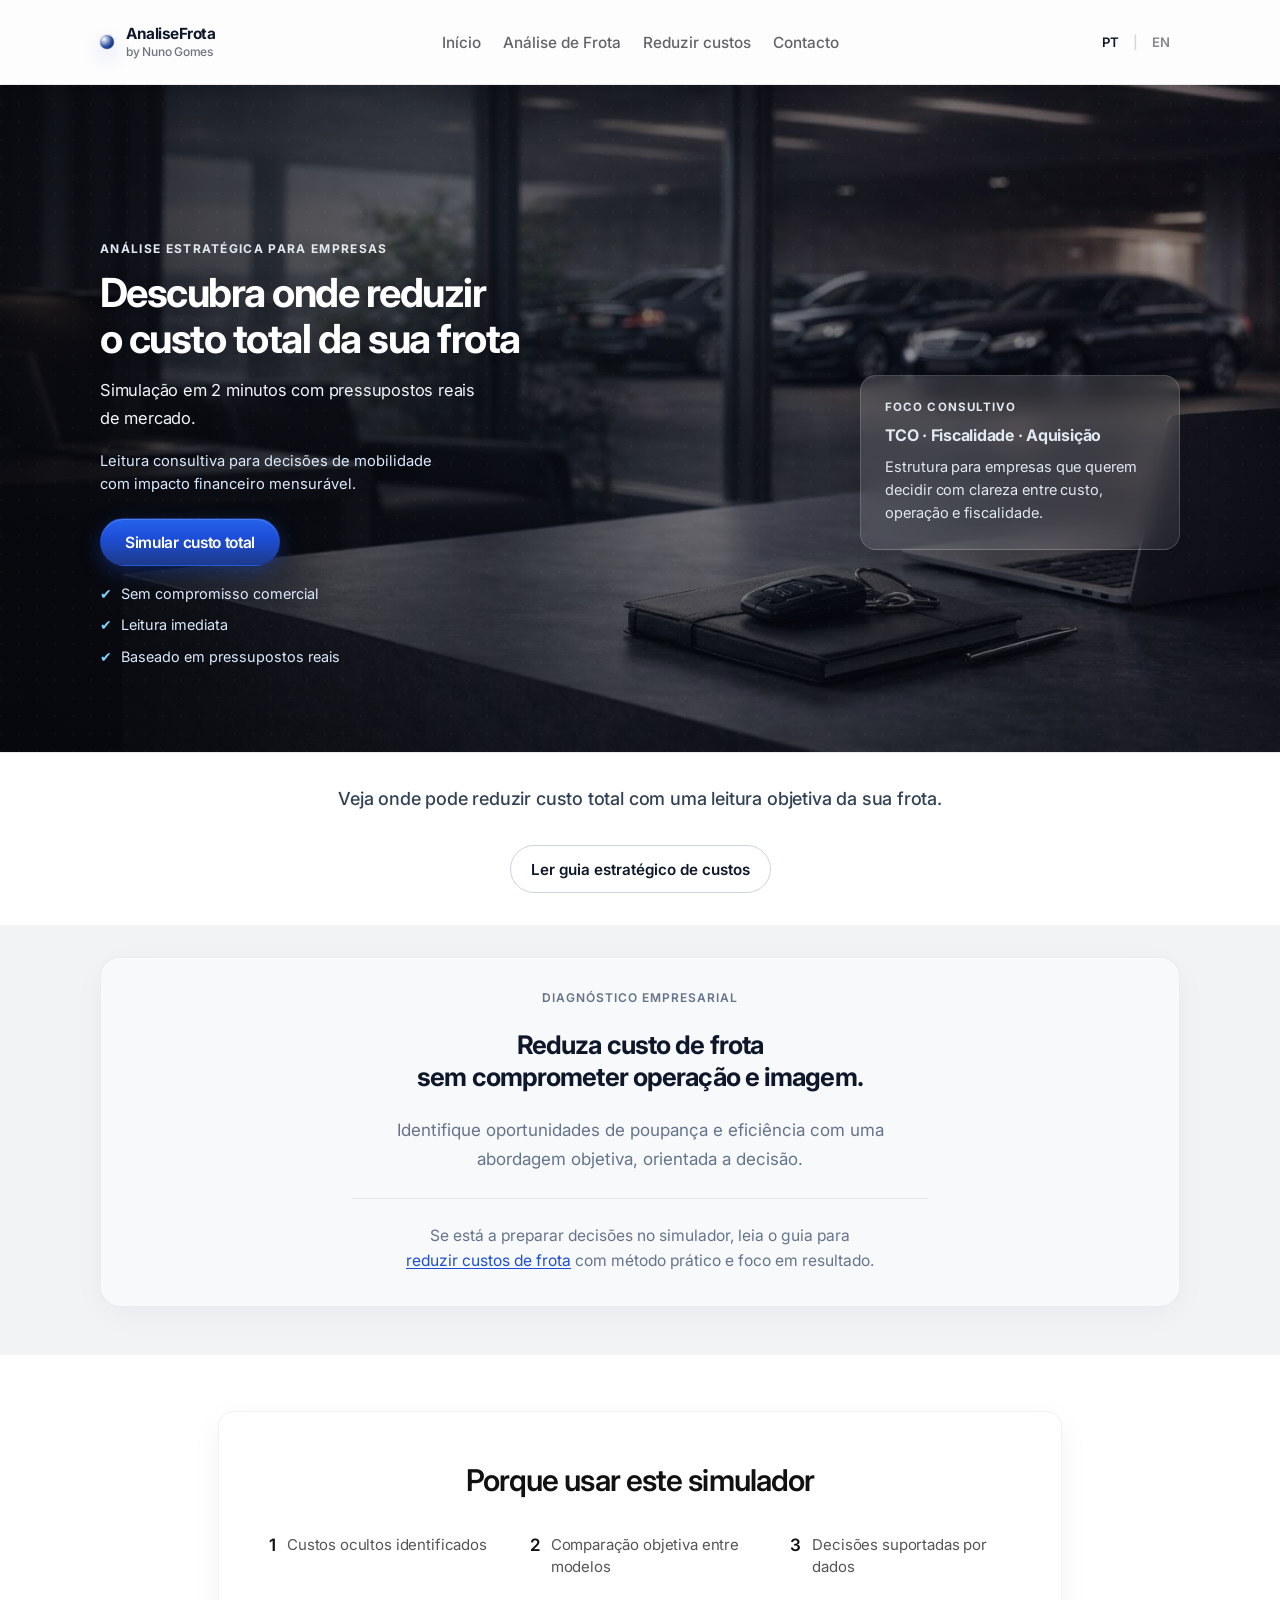
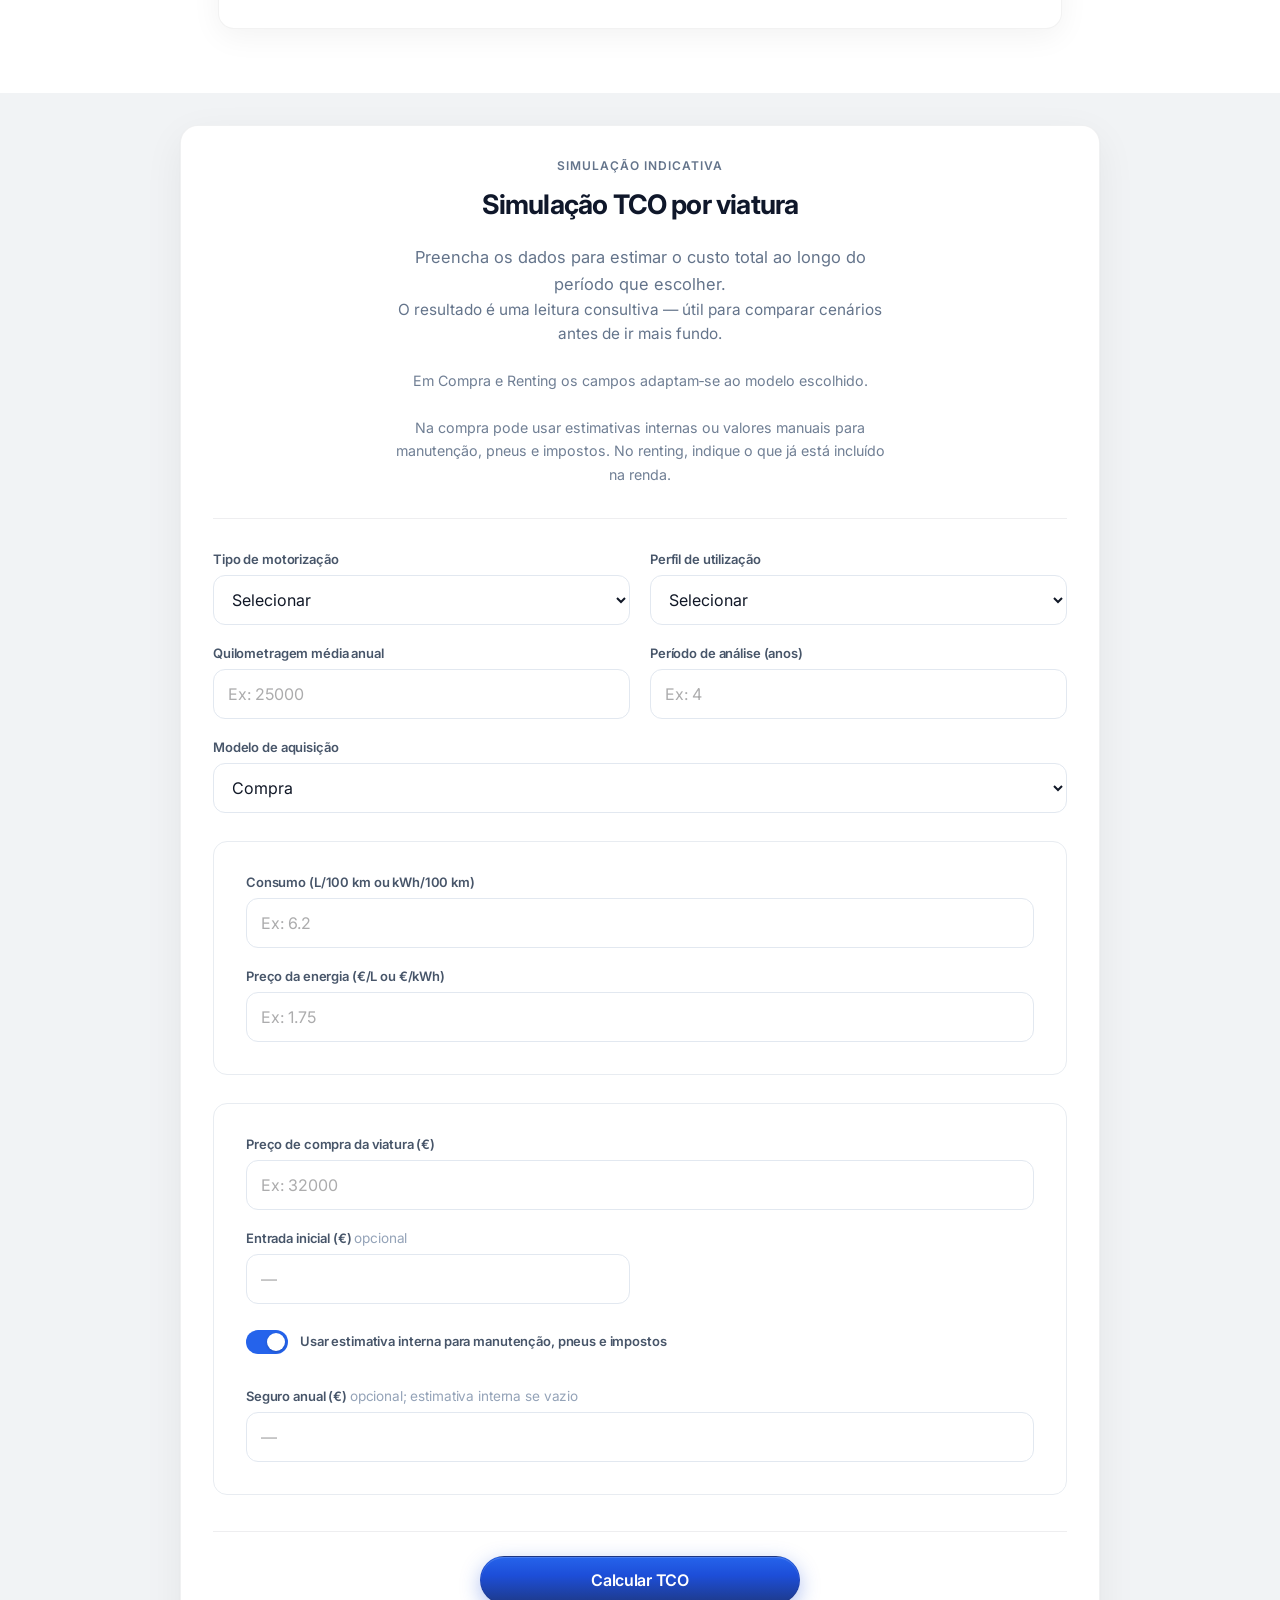
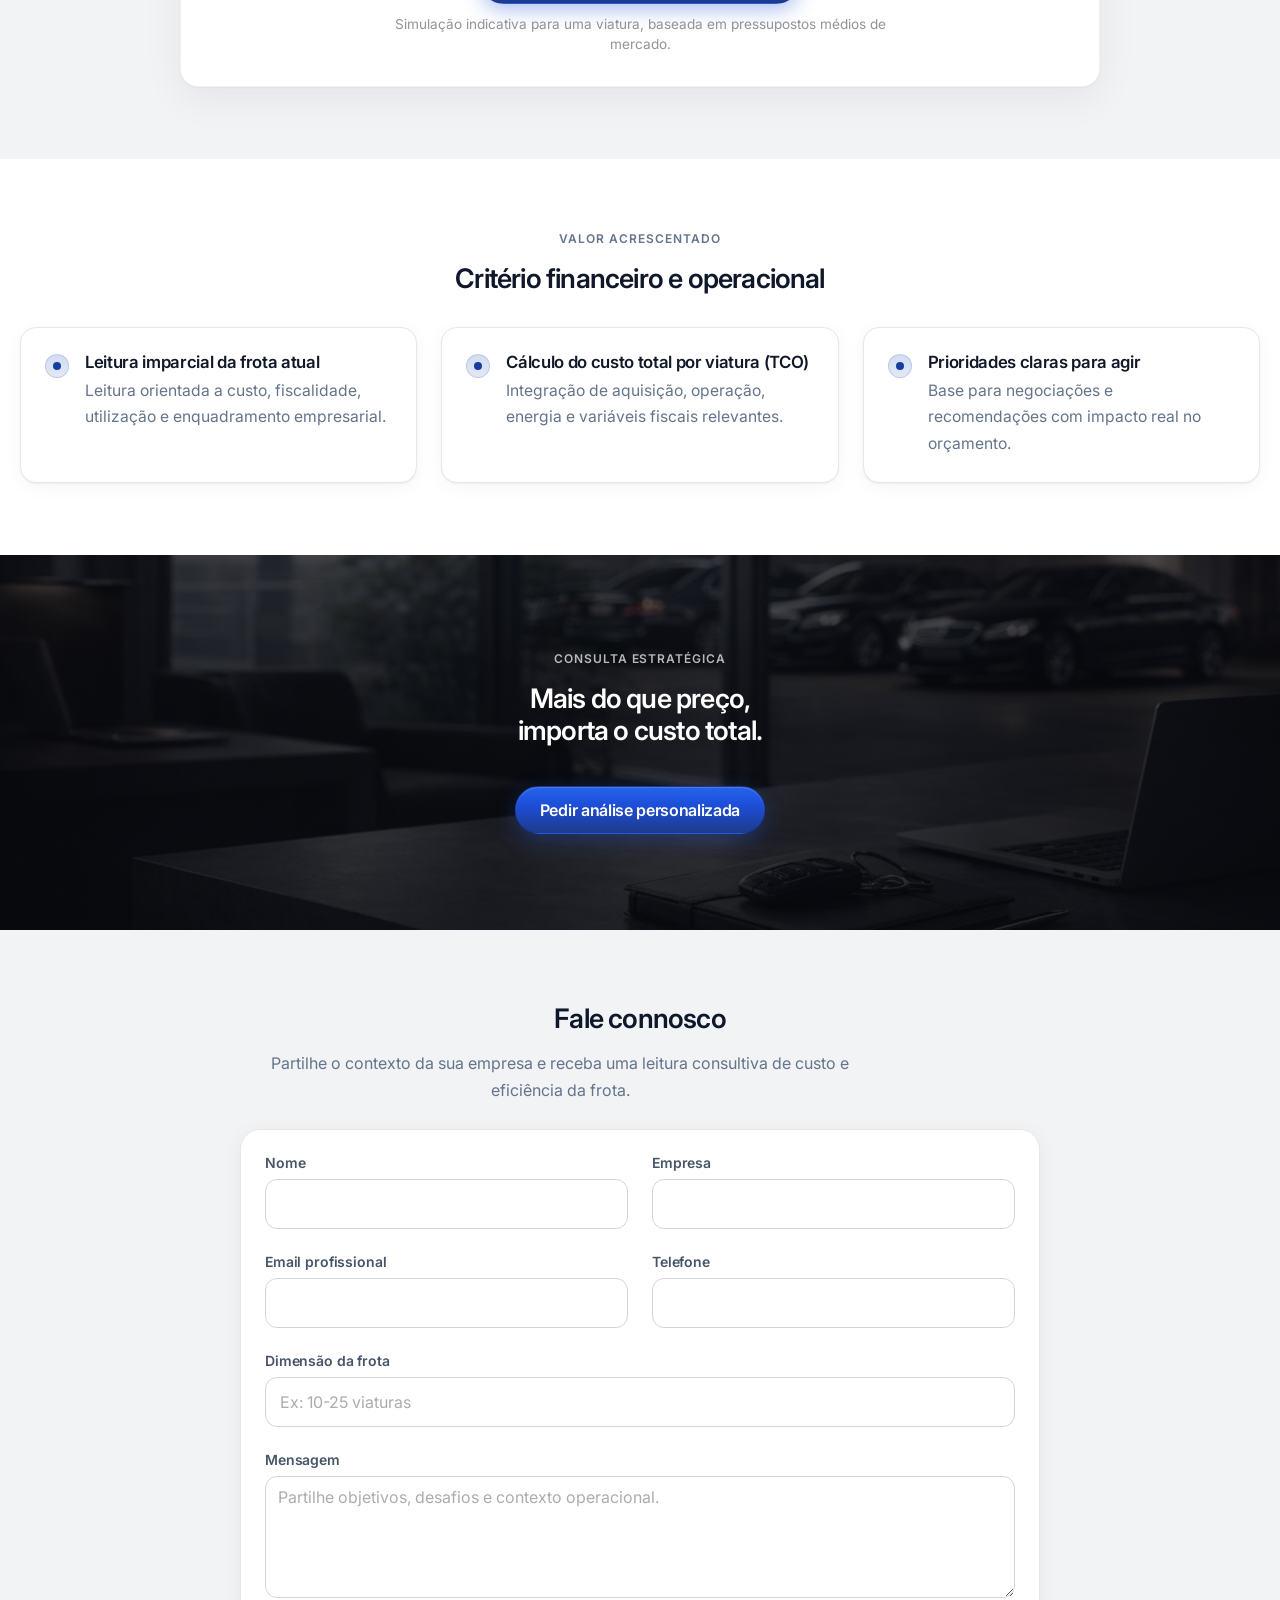
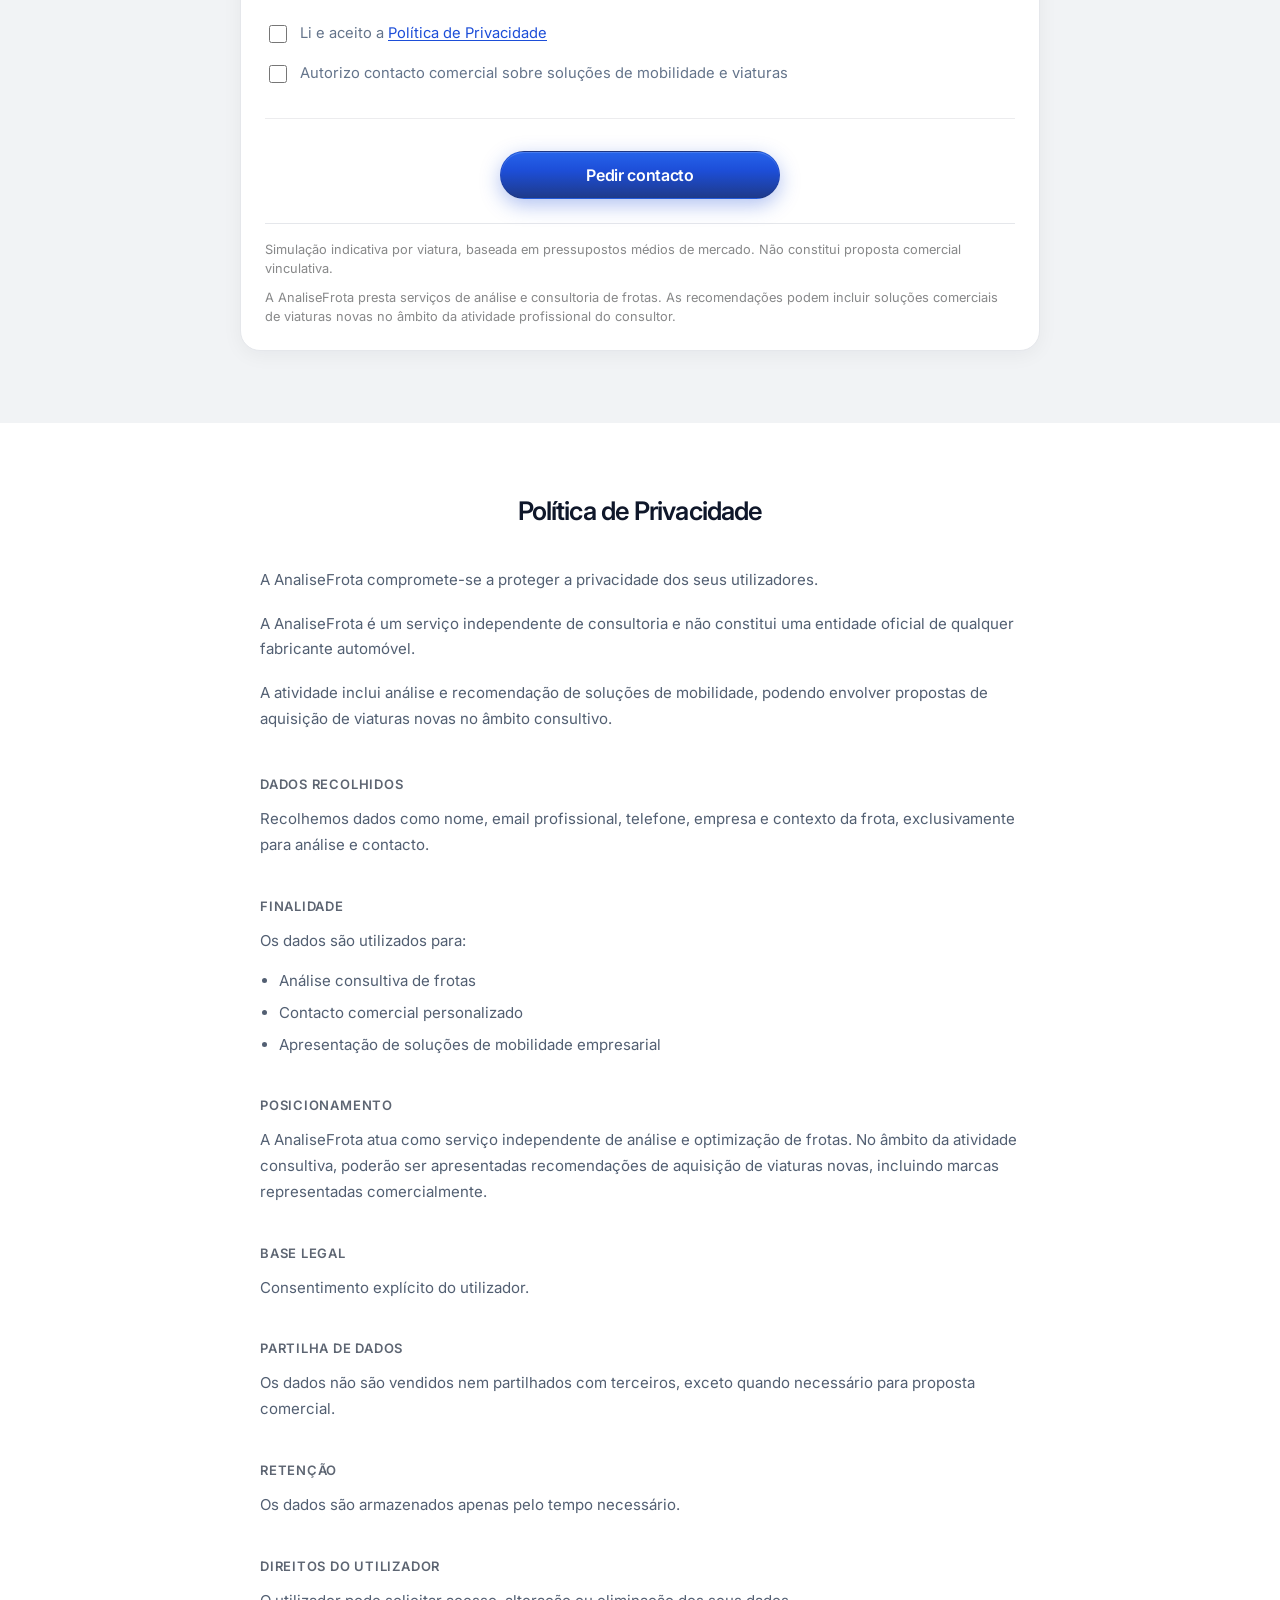
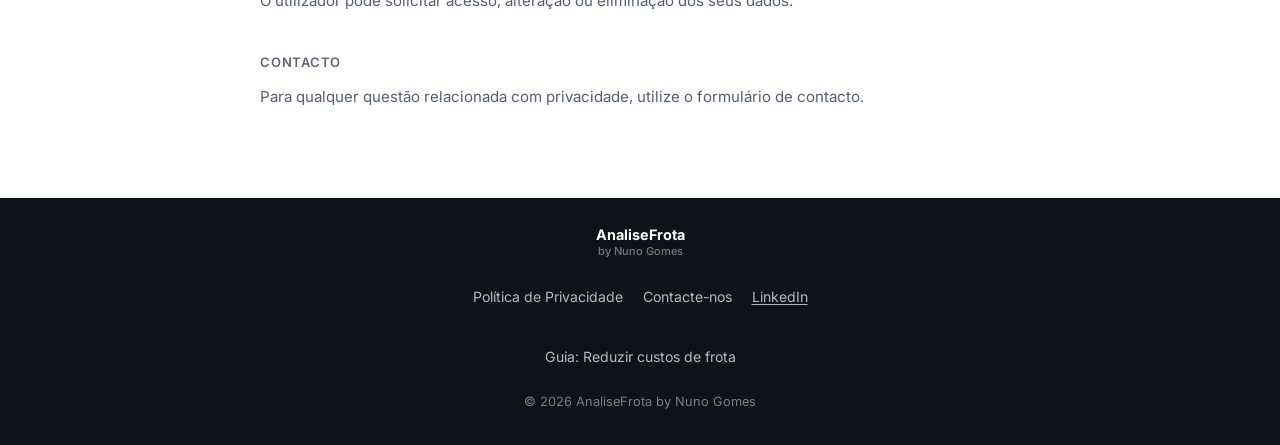
==== commit ee55ccac: "Geral Improvements" ====
--- a/index.html
+++ b/index.html
@@ -62,7 +62,7 @@
   <div class="site-shell">
     <header class="site-header">
       <div class="container header-inner">
-        <a href="#top" class="brand" aria-label="AnaliseFrota by Nuno Gomes">
+        <a href="/" class="brand" aria-label="AnaliseFrota by Nuno Gomes">
           <span class="brand-mark"></span>
           <span class="brand-text">
             <span class="brand-name">AnaliseFrota</span>
@@ -71,7 +71,7 @@
         </a>
 
         <nav id="primary-nav" class="main-nav" aria-label="Navegação principal">
-          <a href="#top">Início</a>
+          <a href="/">Início</a>
           <a href="#simulador">Análise de Frota</a>
           <a href="/reduzir-custos-frota.html">Reduzir custos</a>
           <a href="#contacto">Contacto</a>
--- a/styles.css
+++ b/styles.css
@@ -54,6 +54,7 @@
 
 html {
   scroll-behavior: smooth;
+  overflow-x: hidden;
 }
 
 body {
@@ -63,6 +64,7 @@
   color: var(--text);
   -webkit-font-smoothing: antialiased;
   text-rendering: optimizeLegibility;
+  overflow-x: hidden;
 }
 
 img {
@@ -381,6 +383,12 @@
   color: var(--text);
 }
 
+.main-nav a:focus-visible {
+  outline: 2px solid var(--accent);
+  outline-offset: 3px;
+  border-radius: 8px;
+}
+
 .header-actions {
   display: flex;
   align-items: center;
@@ -390,13 +398,15 @@
 
 .nav-toggle {
   display: none;
-  width: 42px;
-  height: 42px;
-  padding: 9px 8px;
-  border: 1px solid rgba(15, 23, 42, 0.14);
+  width: 44px;
+  height: 44px;
+  padding: 10px 9px;
+  border: 1px solid transparent;
   border-radius: 10px;
-  background: rgba(255, 255, 255, 0.72);
+  background: transparent;
+  color: rgba(15, 23, 42, 0.88);
   cursor: pointer;
+  transition: background-color 0.16s ease, border-color 0.16s ease, color 0.16s ease;
 }
 
 .nav-toggle span {
@@ -404,8 +414,18 @@
   width: 100%;
   height: 2px;
   margin: 4px 0;
-  background: #0f172a;
+  background: currentColor;
   border-radius: 999px;
+}
+
+.nav-toggle:hover {
+  background: rgba(15, 23, 42, 0.06);
+  border-color: rgba(15, 23, 42, 0.12);
+}
+
+.nav-toggle:focus-visible {
+  outline: 2px solid var(--accent);
+  outline-offset: 2px;
 }
 
 .lang-toggle {
@@ -2714,6 +2734,10 @@
 }
 
 .footer-links-minimal a {
+  min-height: var(--touch-target-min);
+  display: inline-flex;
+  align-items: center;
+  justify-content: center;
   color: rgba(255, 255, 255, 0.7);
   font-size: 0.88rem;
   transition: color 0.16s ease;
@@ -2780,6 +2804,7 @@
     justify-content: center;
     align-items: stretch;
     flex-shrink: 0;
+    background: transparent;
   }
 
   .main-nav {
@@ -2856,6 +2881,12 @@
   }
 
   .hero-actions .btn-primary {
+    width: 100%;
+    justify-content: center;
+    min-height: var(--touch-target-min);
+  }
+
+  .hero-actions .cta-primary {
     width: 100%;
     justify-content: center;
     min-height: var(--touch-target-min);
@@ -3247,3 +3278,19 @@
     letter-spacing: -0.035em;
   }
 }
+
+@media (max-width: 430px) {
+  .container {
+    padding-left: 16px;
+    padding-right: 16px;
+  }
+
+  .main-nav {
+    left: 16px;
+    right: 16px;
+  }
+
+  .hero-copy > p:not(.hero-positioning) {
+    line-height: 1.58;
+  }
+}
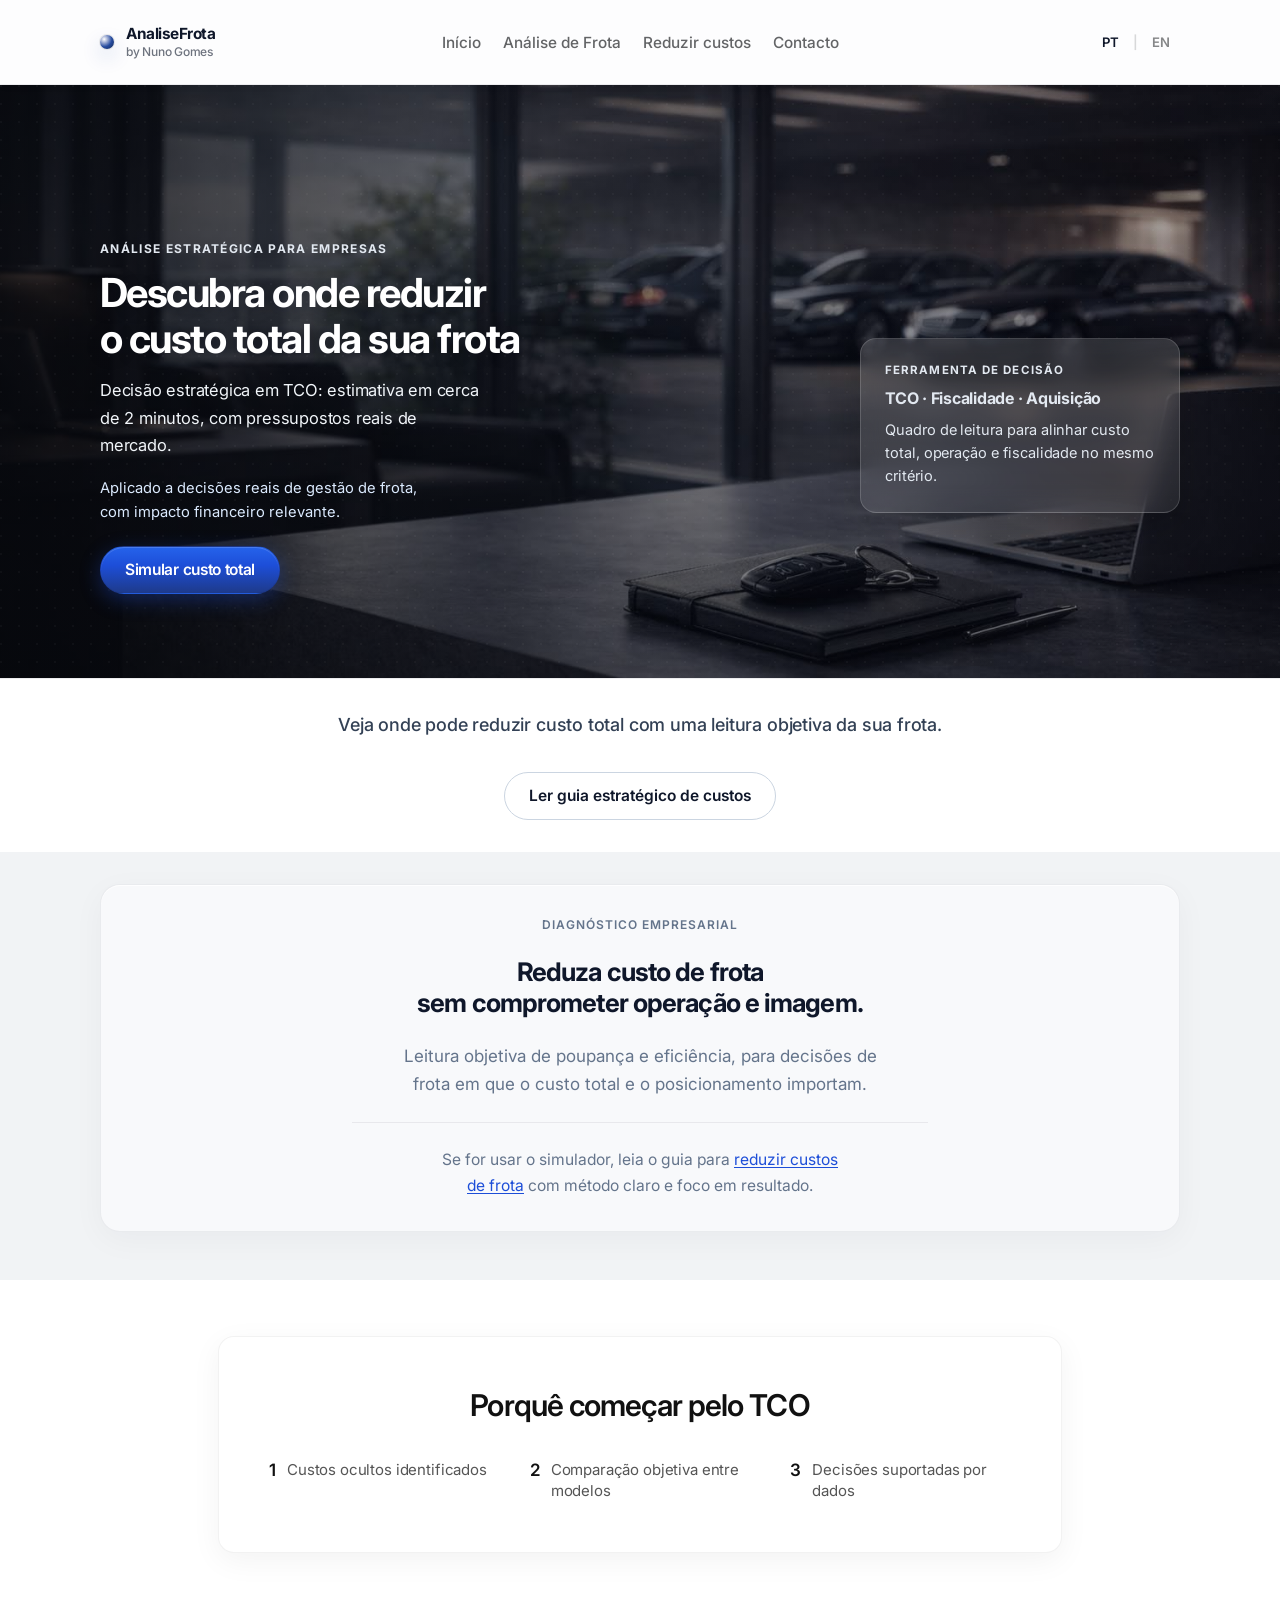
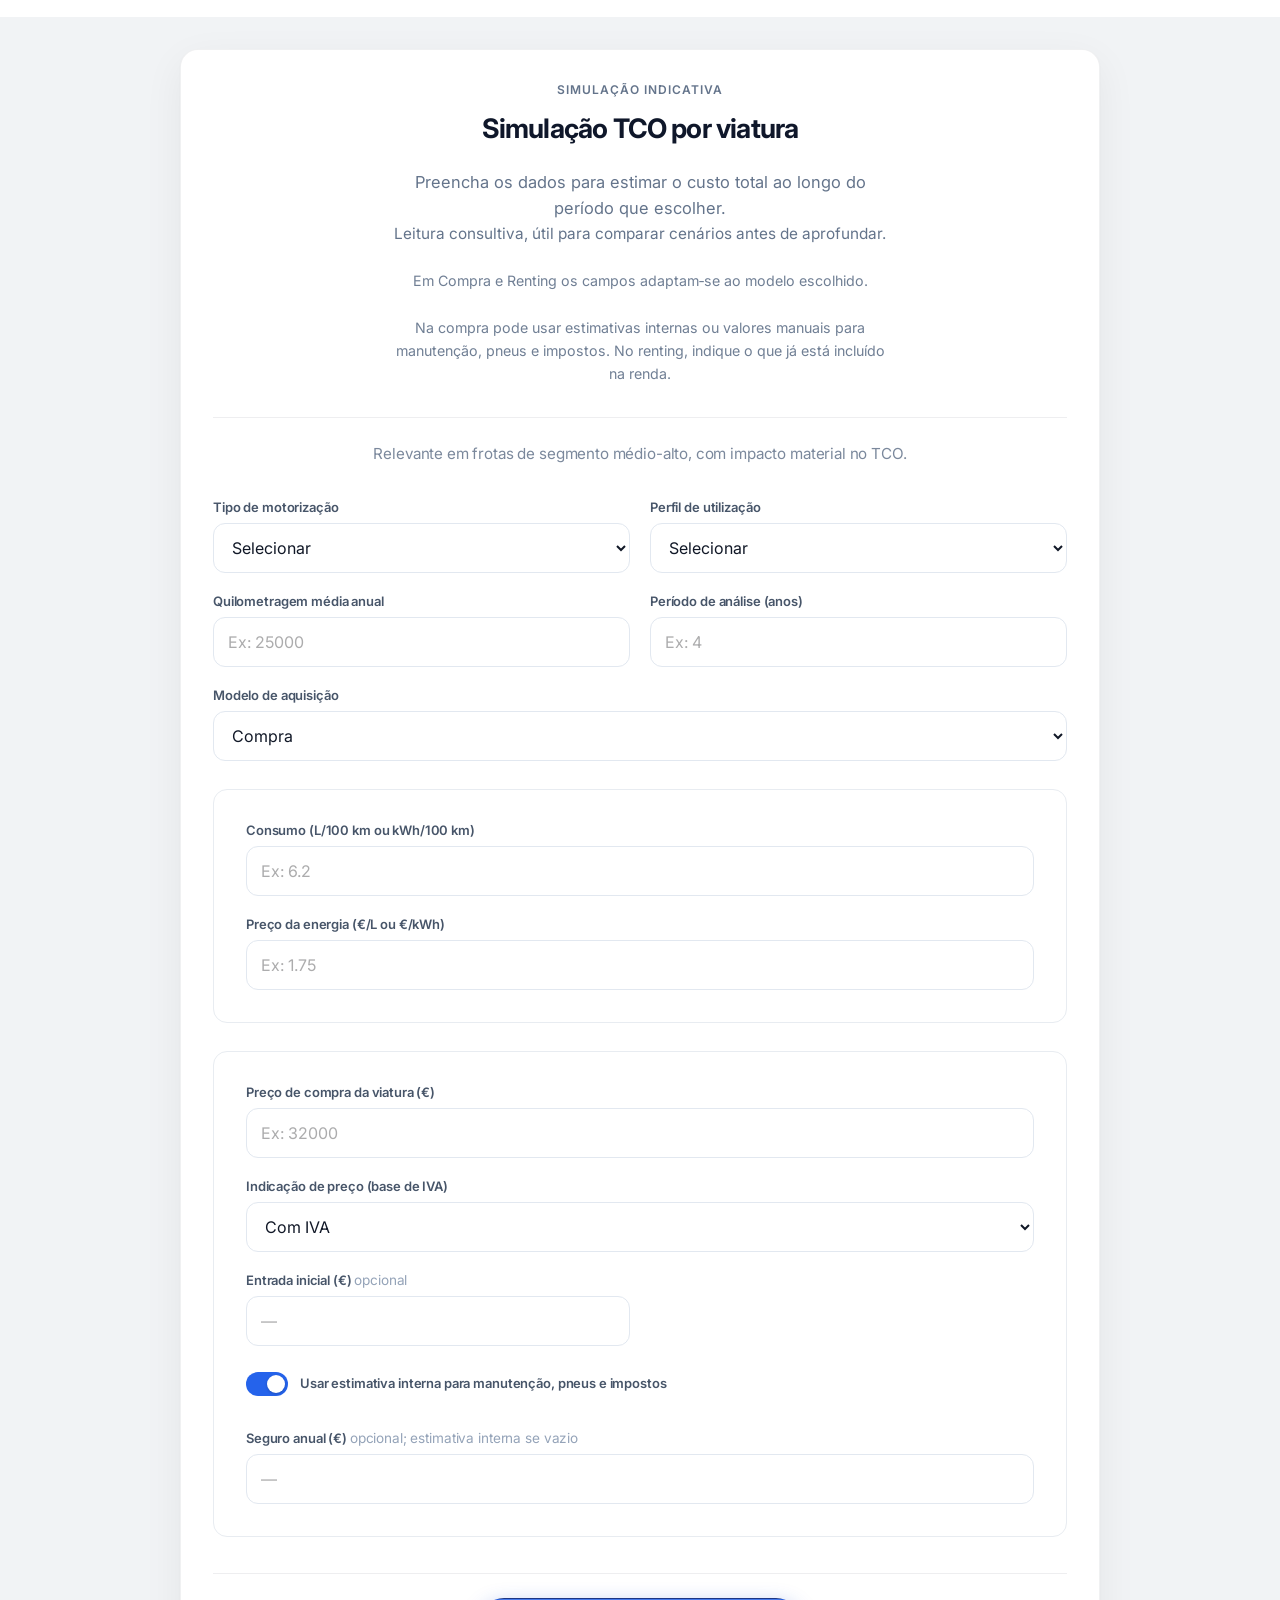
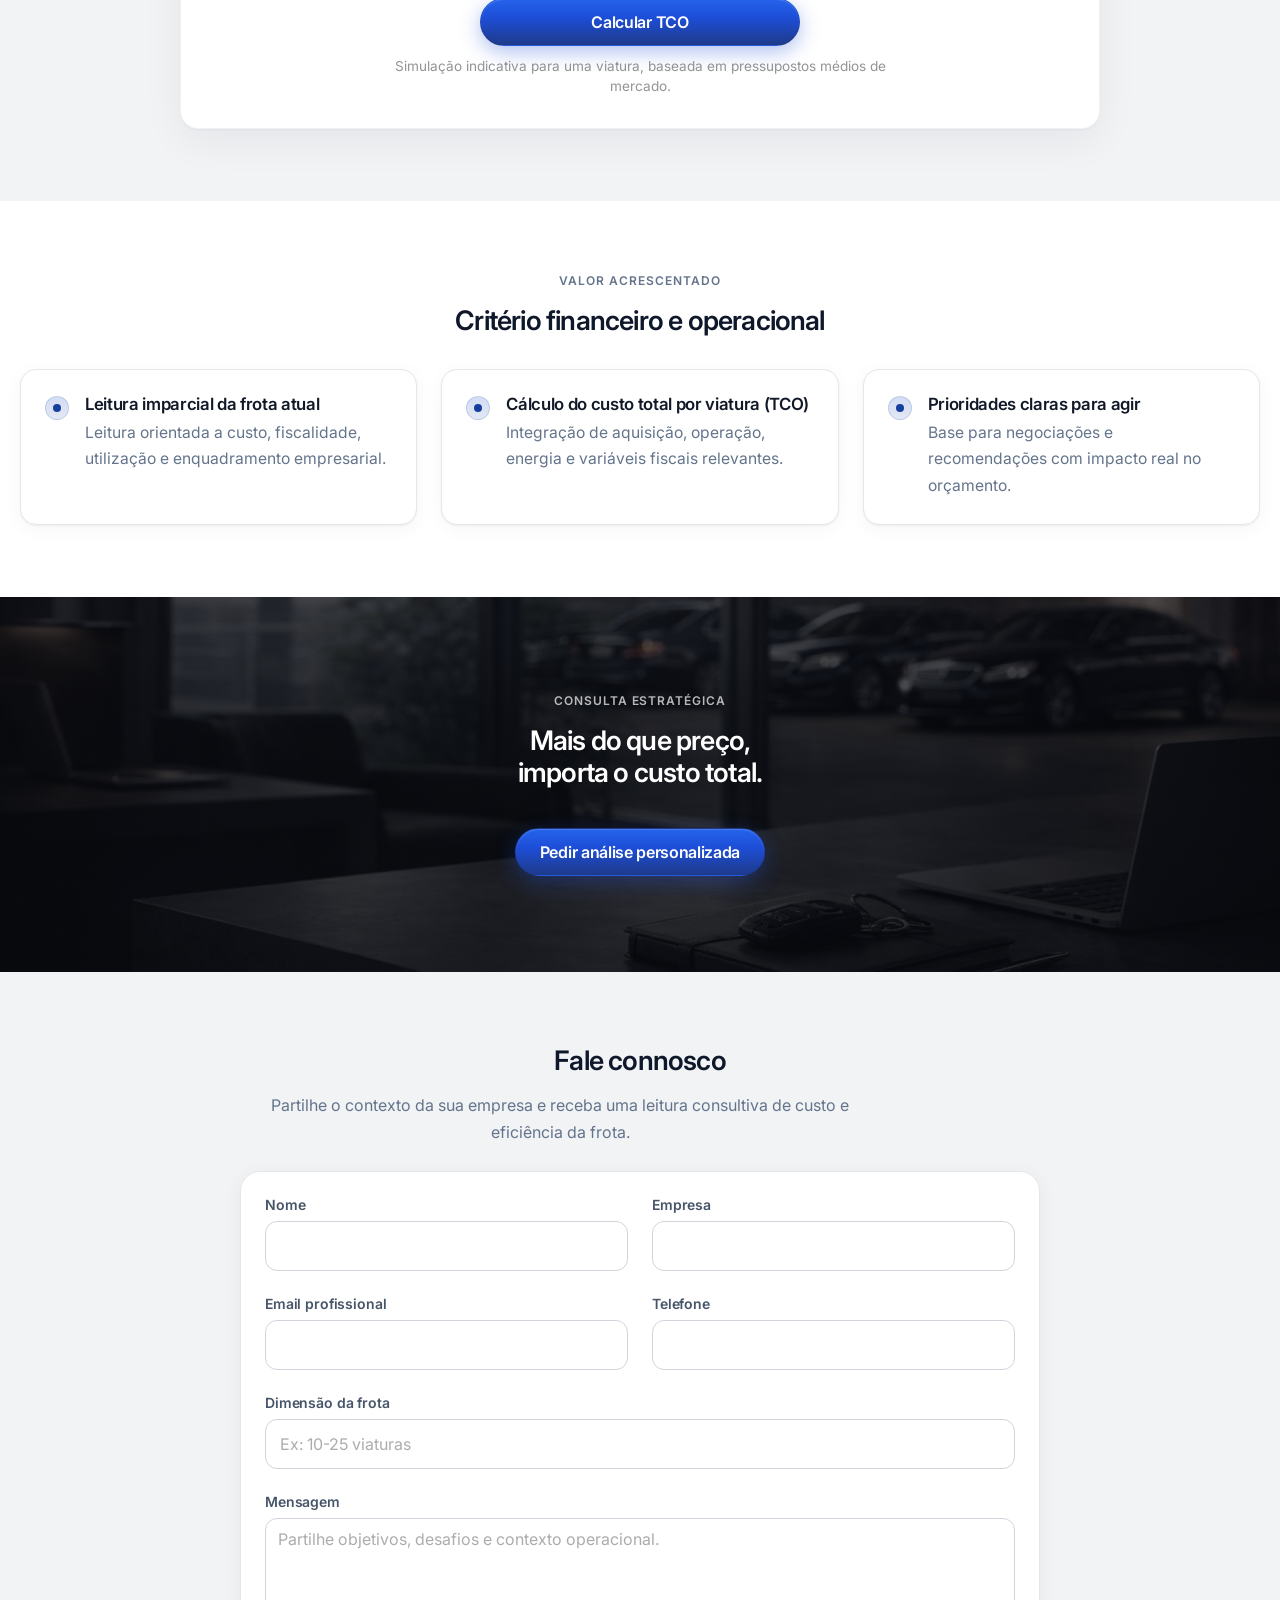
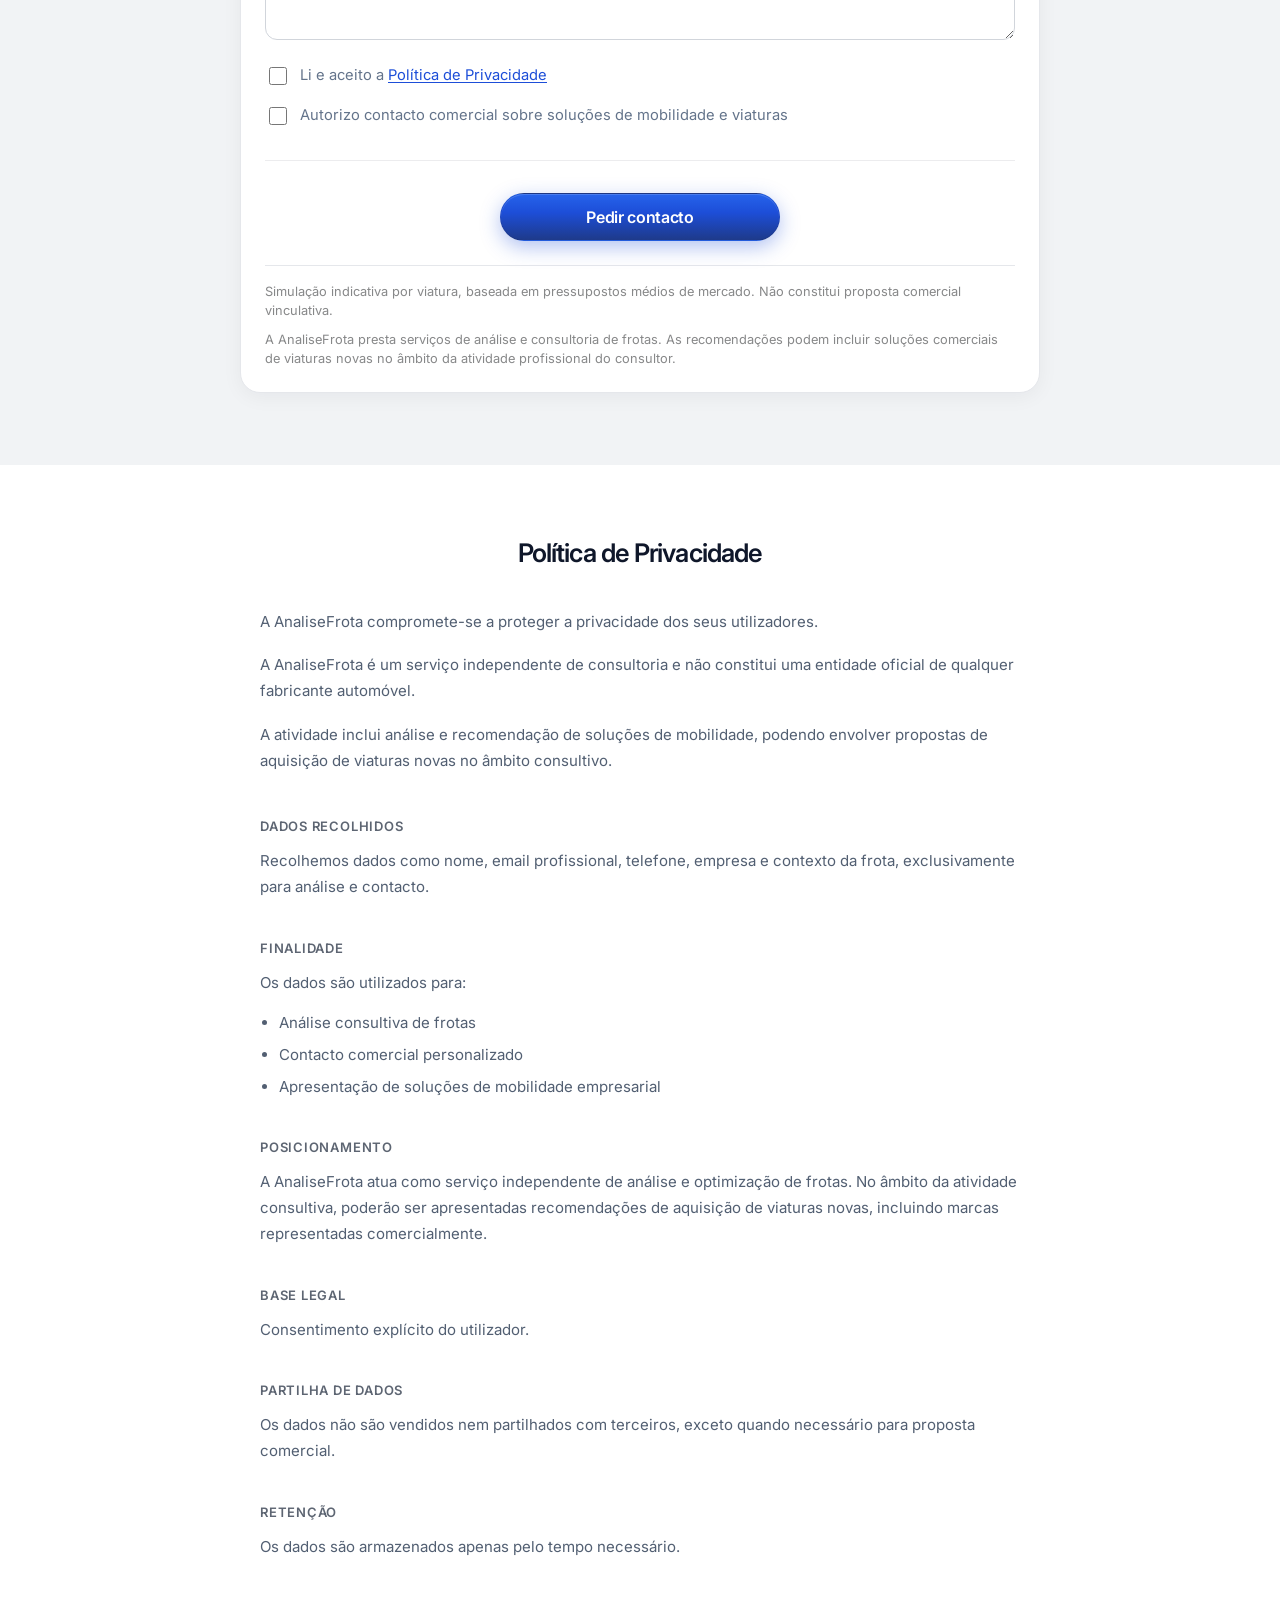
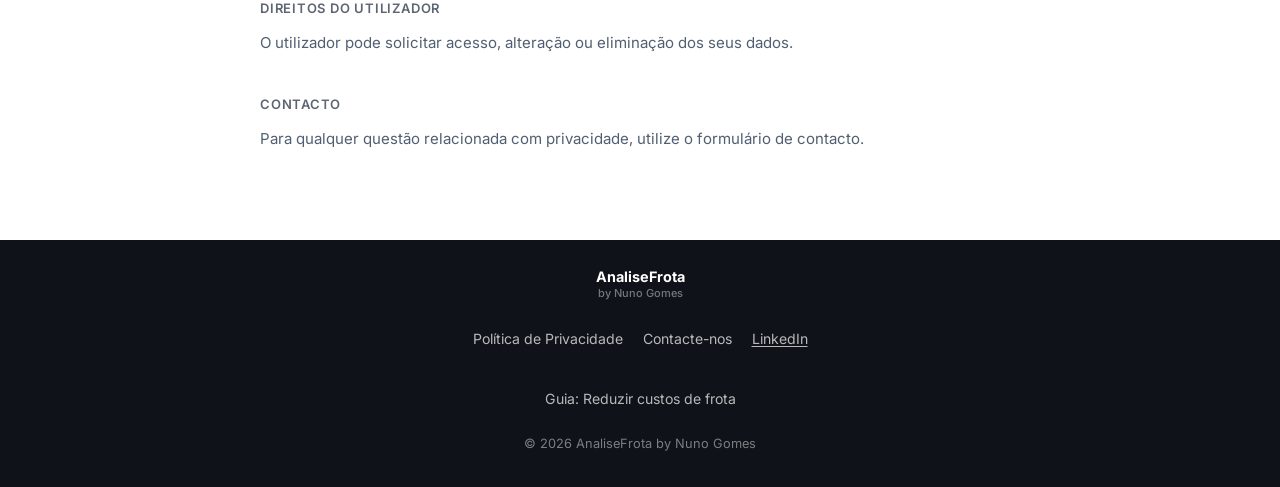
==== commit 1321080b: "add indicative fiscal layer (VAT + TA)" ====
--- a/index.html
+++ b/index.html
@@ -18,7 +18,7 @@
   <meta property="og:type" content="website" />
   <meta property="og:url" content="https://analisefrota.pt/" />
   <meta property="og:image" content="https://analisefrota.pt/assets/hero-bg.jpg" />
-  <meta property="og:image:alt" content="Contexto de frota empresarial — AnaliseFrota, consultoria em análise de frota, optimização de custos e TCO" />
+  <meta property="og:image:alt" content="Frota empresarial: análise TCO e custo total com a AnaliseFrota" />
   <meta property="og:site_name" content="AnaliseFrota" />
   <meta property="og:locale" content="pt_PT" />
   <meta property="og:locale:alternate" content="en_GB" />
@@ -101,7 +101,7 @@
     <main id="top">
       <section class="section section--hero section--bleed homepage-hero" aria-label="Início">
         <div class="section__bleed" aria-hidden="true">
-          <div class="hero-media" role="img" aria-label="Ilustração visual de frota empresarial — análise de frota, optimização de custos e gestão de viaturas com a AnaliseFrota."></div>
+          <div class="hero-media" role="img" aria-label="Frota empresarial: leitura de custo total (TCO) com a AnaliseFrota."></div>
           <div class="hero-scrim"></div>
           <div class="hero-noise"></div>
         </div>
@@ -111,29 +111,23 @@
             <div class="eyebrow">Análise estratégica para empresas</div>
             <h1 class="hero-title">Descubra onde reduzir<br>o custo total da sua frota</h1>
             <p>
-              Simulação em 2 minutos com pressupostos reais de mercado.
+              Decisão estratégica em TCO: estimativa em cerca de 2 minutos, com pressupostos reais de mercado.
             </p>
-
             <p class="hero-positioning">
-              Leitura consultiva para decisões de mobilidade com impacto financeiro mensurável.
+              Aplicado a decisões reais de gestão de frota, com impacto financeiro relevante.
             </p>
 
             <div class="hero-actions">
               <a href="#simulador" class="btn btn-primary">Simular custo total</a>
             </div>
-            <ul class="hero-positioning" aria-label="Vantagens da simulação">
-              <li>Sem compromisso comercial</li>
-              <li>Leitura imediata</li>
-              <li>Baseado em pressupostos reais</li>
-            </ul>
           </div>
 
           <div class="hero-aside">
             <div class="hero-panel">
-              <div class="hero-panel-label">Foco consultivo</div>
+              <div class="hero-panel-label">Ferramenta de decisão</div>
               <div class="hero-panel-value">TCO · Fiscalidade · Aquisição</div>
               <p>
-                Estrutura para empresas que querem decidir com clareza entre custo, operação e fiscalidade.
+                Quadro de leitura para alinhar custo total, operação e fiscalidade no mesmo critério.
               </p>
             </div>
           </div>
@@ -160,11 +154,11 @@
               <h2 class="text-center editorial-title">Reduza custo de frota<br>sem comprometer operação e imagem.</h2>
               <div class="prose-editorial-lead">
                 <p>
-                  Identifique oportunidades de poupança e eficiência com uma abordagem objetiva, orientada a decisão.
+                  Leitura objetiva de poupança e eficiência, para decisões de frota em que o custo total e o posicionamento importam.
                 </p>
               </div>
               <p class="editorial-support-line">
-                Se está a preparar decisões no simulador, leia o guia para <a href="/reduzir-custos-frota.html">reduzir custos de frota</a> com método prático e foco em resultado.
+                Se for usar o simulador, leia o guia para <a href="/reduzir-custos-frota.html">reduzir custos de frota</a> com método claro e foco em resultado.
               </p>
             </div>
           </div>
@@ -174,8 +168,8 @@
       <section class="section section--surface section--why-sim" aria-labelledby="why-sim-heading">
         <div class="why-sim-frame">
           <div class="why-card">
-            <h2 id="why-sim-heading" class="why-card-title">Porque usar este simulador</h2>
-            <div class="why-grid" role="list" aria-label="Benefícios do simulador">
+            <h2 id="why-sim-heading" class="why-card-title">Porquê começar pelo TCO</h2>
+            <div class="why-grid" role="list" aria-label="Três eixos da análise TCO">
               <div class="why-item" role="listitem">
                 <span class="why-number">1</span>
                 <p class="why-text">Custos ocultos identificados</p>
@@ -208,7 +202,7 @@
                         Preencha os dados para estimar o custo total ao longo do período que escolher.
                       </p>
                       <p class="simulator-intro-lead simulator-intro-lead--secondary">
-                        O resultado é uma leitura consultiva — útil para comparar cenários antes de ir mais fundo.
+                        Leitura consultiva, útil para comparar cenários antes de aprofundar.
                       </p>
                     </div>
                   </div>
@@ -220,7 +214,9 @@
                   </div>
                 </div>
               </div>
-
+              <p class="simulator-context-hint">
+                Relevante em frotas de segmento médio-alto, com impacto material no TCO.
+              </p>
               <form class="simulator-form simulator-form--saas" id="tcoForm" novalidate>
 
                 <div class="simulator-form__group">
@@ -305,6 +301,14 @@
                       <div class="field field-span-2">
                         <label for="purchasePrice">Preço de compra da viatura (€)</label>
                         <input id="purchasePrice" name="purchasePrice" type="number" min="0" placeholder="Ex: 32000" data-placeholder-pt="Ex: 32000" data-placeholder-en="E.g.: 32000" />
+                      </div>
+
+                      <div class="field field-span-2">
+                        <label for="purchasePriceVatInput">Indicação de preço (base de IVA)</label>
+                        <select id="purchasePriceVatInput" name="purchasePriceVatInput">
+                          <option value="gross" data-label-pt="Com IVA" data-label-en="With VAT">Com IVA</option>
+                          <option value="net" data-label-pt="Sem IVA" data-label-en="Excl. VAT">Sem IVA</option>
+                        </select>
                       </div>
 
                       <div class="field">
@@ -436,6 +440,7 @@
                   <div class="result-box">
                     <span>Enquadramento fiscal indicativo</span>
                     <strong id="resultFiscal">—</strong>
+                    <small id="resultVatIva" class="is-hidden">—</small>
                   </div>
                   <div class="result-box result-box-wide">
                     <span>Recomendação</span>
@@ -448,6 +453,7 @@
                       <small id="resultResidualEstimated">Valor residual estimado: —</small>
                       <small id="resultResidualNote" class="result-residual-note">Estimativa interna baseada em depreciação e perfil de utilização.</small>
                     </div>
+                    <small id="resultBreakdownEntrada" class="is-hidden">Entrada inicial: —</small>
                     <small id="resultBreakdownEnergy">Energia: —</small>
                     <small id="resultBreakdownMaintenance">Manutenção: —</small>
                     <small id="resultBreakdownTyres">Pneus: —</small>
@@ -457,7 +463,7 @@
                     <small id="resultBreakdownOther">Outros / fim de contrato: —</small>
                   </div>
                   <div class="result-box result-box-wide">
-                    <small id="resultDisclaimer">Simulação indicativa para apoio à decisão. Os resultados dependem dos dados inseridos e das condições reais de aquisição, utilização, fiscalidade e contrato.</small>
+                    <small id="resultDisclaimer">Simulação indicativa para apoio à decisão. Os resultados dependem dos dados inseridos e das condições reais de aquisição, utilização, fiscalidade e contrato. Não incorpora na compra todos os custos financeiros do capital, como juros ou custo de oportunidade. Leitura fiscal indicativa com base no enquadramento geral em Portugal. A aplicação efetiva depende do regime fiscal e do contexto específico da empresa.</small>
                   </div>
                   <div class="result-box result-box-wide">
                     <span>Quer uma análise personalizada da sua frota?</span>
--- a/styles.css
+++ b/styles.css
@@ -1,6 +1,7 @@
 /* === Design tokens & base === */
 :root {
   --text: #0f172a;
+  --text-secondary: #64748b;
   --muted: #64748b;
   --heading: #0f172a;
   --accent: #1d4ed8;
@@ -44,6 +45,10 @@
   --hero-copy-max: 38rem;
   --hero-panel-max: 340px;
   --hero-grid-gap: clamp(20px, 3.2vw, 40px);
+  --card-pad: var(--s-3);
+  --section-stack-gap: var(--s-3);
+  --title-subtitle-gap: var(--s-2);
+  --list-item-gap: var(--s-2);
 }
 
 *,
@@ -200,9 +205,9 @@
 }
 
 .btn-outline {
-  padding: 10px 16px;
+  padding: 12px 20px;
   min-height: var(--touch-target-min);
-  font-size: 0.94rem;
+  font-size: 0.97rem;
   font-weight: 500;
   color: #1e293b;
   background: transparent;
@@ -289,16 +294,6 @@
 
 /* Shared visual system tokens */
 .section-eyebrow {
-  display: inline-block;
-  margin: 0 0 10px;
-  font-size: 0.78rem;
-  font-weight: 600;
-  letter-spacing: 0.06em;
-  text-transform: uppercase;
-  color: #334155;
-}
-
-.section-label {
   display: inline-block;
   margin: 0 0 10px;
   font-size: 0.78rem;
@@ -535,8 +530,9 @@
 }
 
 .btn-secondary {
-  padding: 10px 20px;
-  font-size: 0.95rem;
+  min-height: 48px;
+  padding: 12px 24px;
+  font-size: 0.97rem;
   color: #0f172a;
   background: rgba(255, 255, 255, 0.85);
   border: 1.5px solid #cbd5e1;
@@ -666,7 +662,7 @@
 }
 
 .hero-copy .hero-positioning li + li {
-  margin-top: 6px;
+  margin-top: var(--s-1);
 }
 
 .hero-actions {
@@ -781,17 +777,6 @@
   margin: 22px 0 16px;
 }
 
-.homepage-hero .hero-copy .hero-positioning:last-child li {
-  margin-bottom: 8px;
-  color: #dbeafe;
-}
-
-.homepage-hero .hero-copy .hero-positioning:last-child li::before {
-  content: "✔";
-  margin-right: 9px;
-  color: #7dd3fc;
-}
-
 .homepage-hero .hero-panel,
 .guide-page-hero .hero-panel {
   width: clamp(280px, 28vw, var(--hero-panel-max));
@@ -865,7 +850,7 @@
     margin-bottom: 16px;
   }
 
-  .homepage-hero .hero-copy .hero-positioning:last-child,
+  .homepage-hero .hero-copy p.hero-positioning,
   .guide-page-hero .guide-hero-support {
     margin-top: 2px;
     font-size: 0.86rem;
@@ -896,15 +881,10 @@
   width: 100%;
 }
 
-.guide-band--intro.section {
-  padding-top: clamp(var(--s-5), 8vw, var(--section-pad));
-  padding-bottom: clamp(var(--s-5), 8vw, var(--section-pad));
-}
-
 /* Authority guide pages: consistent rhythm, grid, premium editorial blocks */
 .guide-authority.section {
-  padding-top: 64px;
-  padding-bottom: 64px;
+  padding-top: var(--s-6);
+  padding-bottom: var(--s-6);
 }
 
 .content-narrow {
@@ -914,55 +894,21 @@
   margin-right: auto;
 }
 
-.content-wide {
-  width: 100%;
-  max-width: 100%;
-  margin-left: auto;
-  margin-right: auto;
-}
-
-.section-intro-wrap {
-  margin: 0 auto;
-}
-
-.section-label.section-eyebrow {
-  margin-bottom: 10px;
-}
-
-p.section-intro {
-  margin: 0 0 24px;
-  font-size: 1rem;
-  line-height: 1.6;
-  color: rgba(51, 65, 85, 0.78);
-  max-width: 600px;
-}
-
-.authority-eyebrow {
-  margin: 0 0 var(--s-3);
-  font-size: 0.8125rem;
-  font-weight: 600;
-  letter-spacing: 0.04em;
-  text-transform: none;
-  color: #334155;
-}
-
 .rich-text {
   font-size: var(--body);
   line-height: var(--body-lh);
   color: var(--muted);
+  max-width: var(--content-narrow);
 }
 
 .rich-text p {
   margin: 0;
+  max-width: 100%;
+  line-height: 1.65;
 }
 
 .rich-text p + p {
   margin-top: var(--s-3);
-}
-
-.rich-text p {
-  max-width: 600px;
-  line-height: 1.6;
 }
 
 .rich-text strong {
@@ -982,15 +928,6 @@
 
 .rich-text .list-elegant {
   margin-top: var(--s-4);
-}
-
-.guide-section-header {
-  margin-bottom: var(--s-5);
-  text-align: left;
-}
-
-.guide-section-header .section-title {
-  margin-bottom: var(--s-2);
 }
 
 .section-subtitle {
@@ -998,98 +935,44 @@
   max-width: 36rem;
   font-size: 1rem;
   font-weight: 500;
-  line-height: 1.55;
+  line-height: 1.6;
   letter-spacing: -0.015em;
   color: #475569;
-}
-
-.cards {
-  display: grid;
-  grid-template-columns: 1fr;
-  gap: 16px;
-}
-
-.cards--3 {
-  grid-template-columns: 1fr;
 }
 
 .card {
   background: #ffffff;
   border: 1px solid rgba(15, 23, 42, 0.08);
   border-radius: var(--radius-lg);
-  padding: 22px;
+  padding: var(--card-pad);
   box-shadow: 0 8px 30px rgba(0, 0, 0, 0.04);
   height: 100%;
 }
 
 .card h3 {
-  margin: 0 0 8px;
+  margin: 0 0 var(--s-1);
   font-size: 1rem;
-  line-height: 1.35;
+  line-height: 1.4;
   color: #0f172a;
 }
 
 .card p {
   margin: 0;
   opacity: 0.76;
-  font-size: 0.9rem;
-  line-height: 1.55;
+  font-size: 0.9375rem;
+  line-height: 1.6;
   max-width: none;
-}
-
-.feature-list {
-  margin: 20px 0 0;
-  padding-left: 18px;
-}
-
-.feature-list li {
-  margin-bottom: 8px;
-  font-size: 0.98rem;
-  line-height: 1.6;
-  color: #475569;
 }
 
 .section-title + .rich-text {
   margin-top: var(--s-4);
 }
 
-.info-grid {
-  display: grid;
-  gap: var(--s-4);
-  align-items: stretch;
-}
-
-.info-grid--4 {
-  grid-template-columns: 1fr;
-}
-
-@media (min-width: 640px) {
-  .info-grid--4 {
-    grid-template-columns: repeat(2, minmax(0, 1fr));
-  }
-}
-
-@media (min-width: 1024px) {
-  .info-grid--4 {
-    grid-template-columns: repeat(4, minmax(0, 1fr));
-  }
-}
-
-.info-grid--2 {
-  grid-template-columns: 1fr;
-}
-
-@media (min-width: 768px) {
-  .info-grid--2 {
-    grid-template-columns: repeat(2, minmax(0, 1fr));
-  }
-}
-
 .info-card {
-  padding: var(--s-4);
+  padding: var(--card-pad);
   background: var(--surface);
   border: 1px solid rgba(15, 23, 42, 0.08);
-  border-radius: 16px;
+  border-radius: var(--radius-lg);
   box-shadow: 0 8px 30px rgba(0, 0, 0, 0.04);
   height: 100%;
 }
@@ -1108,16 +991,17 @@
 
 .info-card__title {
   margin: 0 0 var(--s-2);
-  font-size: 0.9375rem;
+  font-size: 1rem;
   font-weight: 600;
   letter-spacing: -0.02em;
+  line-height: 1.4;
   color: var(--heading);
 }
 
 .info-card__text {
   margin: 0;
   font-size: 0.9375rem;
-  line-height: 1.58;
+  line-height: 1.6;
   color: #475569;
 }
 
@@ -1156,12 +1040,6 @@
   color: #64748b;
 }
 
-@media (min-width: 860px) {
-  .cards--3 {
-    grid-template-columns: repeat(3, minmax(0, 1fr));
-  }
-}
-
 .transition-footnote a {
   color: var(--accent);
   font-weight: 500;
@@ -1202,7 +1080,7 @@
 }
 
 .page-reduce-costs .section-header {
-  margin-bottom: 24px;
+  margin-bottom: var(--section-stack-gap);
 }
 
 .page-reduce-costs .section-header--center {
@@ -1215,7 +1093,7 @@
 }
 
 .page-reduce-costs .section-title {
-  margin: 0 0 12px;
+  margin: 0 0 var(--title-subtitle-gap);
 }
 
 .page-reduce-costs .section-subtitle {
@@ -1235,19 +1113,39 @@
   margin: 0;
   padding-left: 20px;
   display: grid;
-  gap: 10px;
+  gap: var(--s-2);
   color: #475569;
   line-height: 1.6;
 }
 
 .page-reduce-costs .value-list--steps {
-  gap: 12px;
+  gap: var(--list-item-gap);
 }
 
 .page-reduce-costs .section-note {
-  margin: 16px 0 0;
+  margin: var(--s-2) 0 0;
   color: #64748b;
   line-height: 1.6;
+}
+
+/* PT guide page: center visual mass for the two 3-card strategic sections */
+html[lang^="pt"] .page-reduce-costs section[aria-labelledby="guide-tco"] .section-header--center,
+html[lang^="pt"] .page-reduce-costs section[aria-labelledby="guide-fuel"] .section-header--center {
+  max-width: 46rem;
+  margin-left: auto;
+  margin-right: auto;
+}
+
+html[lang^="pt"] .page-reduce-costs section[aria-labelledby="guide-tco"] .rich-text,
+html[lang^="pt"] .page-reduce-costs section[aria-labelledby="guide-fuel"] .rich-text {
+  max-width: 62rem;
+  margin-left: auto;
+  margin-right: auto;
+}
+
+html[lang^="pt"] .page-reduce-costs section[aria-labelledby="guide-tco"] .card-grid--3,
+html[lang^="pt"] .page-reduce-costs section[aria-labelledby="guide-fuel"] .card-grid--3 {
+  justify-content: center;
 }
 
 .page-reduce-costs .cta-block {
@@ -1260,12 +1158,8 @@
 }
 
 .page-reduce-costs .guide-authority.section {
-  padding-top: 56px;
-  padding-bottom: 56px;
-}
-
-.page-reduce-costs .guide-authority:first-of-type {
-  padding-top: 48px;
+  padding-top: var(--s-6);
+  padding-bottom: var(--s-6);
 }
 
 .section-closing .container {
@@ -1278,11 +1172,6 @@
   max-width: 40rem;
   margin-left: auto;
   margin-right: auto;
-}
-
-.section-closing .authority-eyebrow {
-  margin: 0 0 var(--s-3);
-  color: #334155;
 }
 
 .conclusion-block h2,
@@ -1434,7 +1323,7 @@
 }
 
 .article-list li + li {
-  margin-top: 10px;
+  margin-top: var(--s-1);
 }
 
 .article-list li::before {
@@ -1465,22 +1354,12 @@
     padding-right: 20px;
   }
 
-  .guide-authority.section {
-    padding-top: 64px;
-    padding-bottom: 64px;
-  }
-
-  p.section-intro {
-    margin-bottom: 22px;
-    font-size: 0.97rem;
-  }
-
   .card {
-    padding: 18px;
+    padding: var(--s-2);
   }
 
   .page-reduce-costs .section-header {
-    margin-bottom: 20px;
+    margin-bottom: var(--s-2);
   }
 
   .page-reduce-costs .section-subtitle {
@@ -1496,6 +1375,11 @@
   .page-reduce-costs .card-grid--4 {
     grid-template-columns: repeat(2, minmax(0, 1fr));
   }
+
+  html[lang^="pt"] .page-reduce-costs section[aria-labelledby="guide-tco"] .card-grid--3,
+  html[lang^="pt"] .page-reduce-costs section[aria-labelledby="guide-fuel"] .card-grid--3 {
+    grid-template-columns: repeat(2, minmax(0, 22rem));
+  }
 }
 
 @media (min-width: 1060px) {
@@ -1505,6 +1389,11 @@
 
   .page-reduce-costs .card-grid--4 {
     grid-template-columns: repeat(4, minmax(0, 1fr));
+  }
+
+  html[lang^="pt"] .page-reduce-costs section[aria-labelledby="guide-tco"] .card-grid--3,
+  html[lang^="pt"] .page-reduce-costs section[aria-labelledby="guide-fuel"] .card-grid--3 {
+    grid-template-columns: repeat(3, minmax(0, 19.5rem));
   }
 }
 
@@ -1612,8 +1501,9 @@
 .prose-editorial-lead p {
   margin: 0;
   font-size: var(--body);
-  line-height: var(--body-lh);
+  line-height: 1.65;
   color: var(--muted);
+  text-wrap: balance;
 }
 
 .editorial-support-line {
@@ -1719,10 +1609,24 @@
     grid-template-columns: 1fr;
     gap: clamp(22px, 5vw, 28px);
     margin-top: clamp(24px, 5vw, 32px);
+    padding-left: var(--s-1);
   }
 
   .why-card {
     padding: clamp(32px, 6vw, 44px) clamp(22px, 5vw, 36px);
+  }
+
+  .why-item {
+    display: grid;
+    grid-template-columns: 24px minmax(0, 1fr);
+    gap: 12px;
+    align-items: start;
+  }
+
+  .why-number {
+    text-align: right;
+    align-self: start;
+    line-height: 1.4;
   }
 }
 
@@ -1750,6 +1654,22 @@
   margin-bottom: var(--s-4);
   padding-bottom: var(--s-4);
   border-bottom: 1px solid rgba(15, 23, 42, 0.07);
+}
+
+/* Evita colapso 32px+24px: respiro explícito de 24px antes da nota editorial */
+.simulator-main .simulator-intro-block:has(+ .simulator-context-hint) {
+  margin-bottom: 0;
+}
+
+.simulator-main .simulator-context-hint {
+  max-width: 600px;
+  margin: 24px auto 16px;
+  text-align: center;
+  font-size: 0.95rem;
+  line-height: 1.6;
+  letter-spacing: -0.01em;
+  color: var(--text-secondary);
+  opacity: 0.85;
 }
 
 .simulator-intro-stack {
@@ -3204,6 +3124,7 @@
   .prose-editorial-lead p {
     max-width: 34rem;
     margin-inline: auto;
+    line-height: 1.65;
   }
 
   .editorial-support-line {
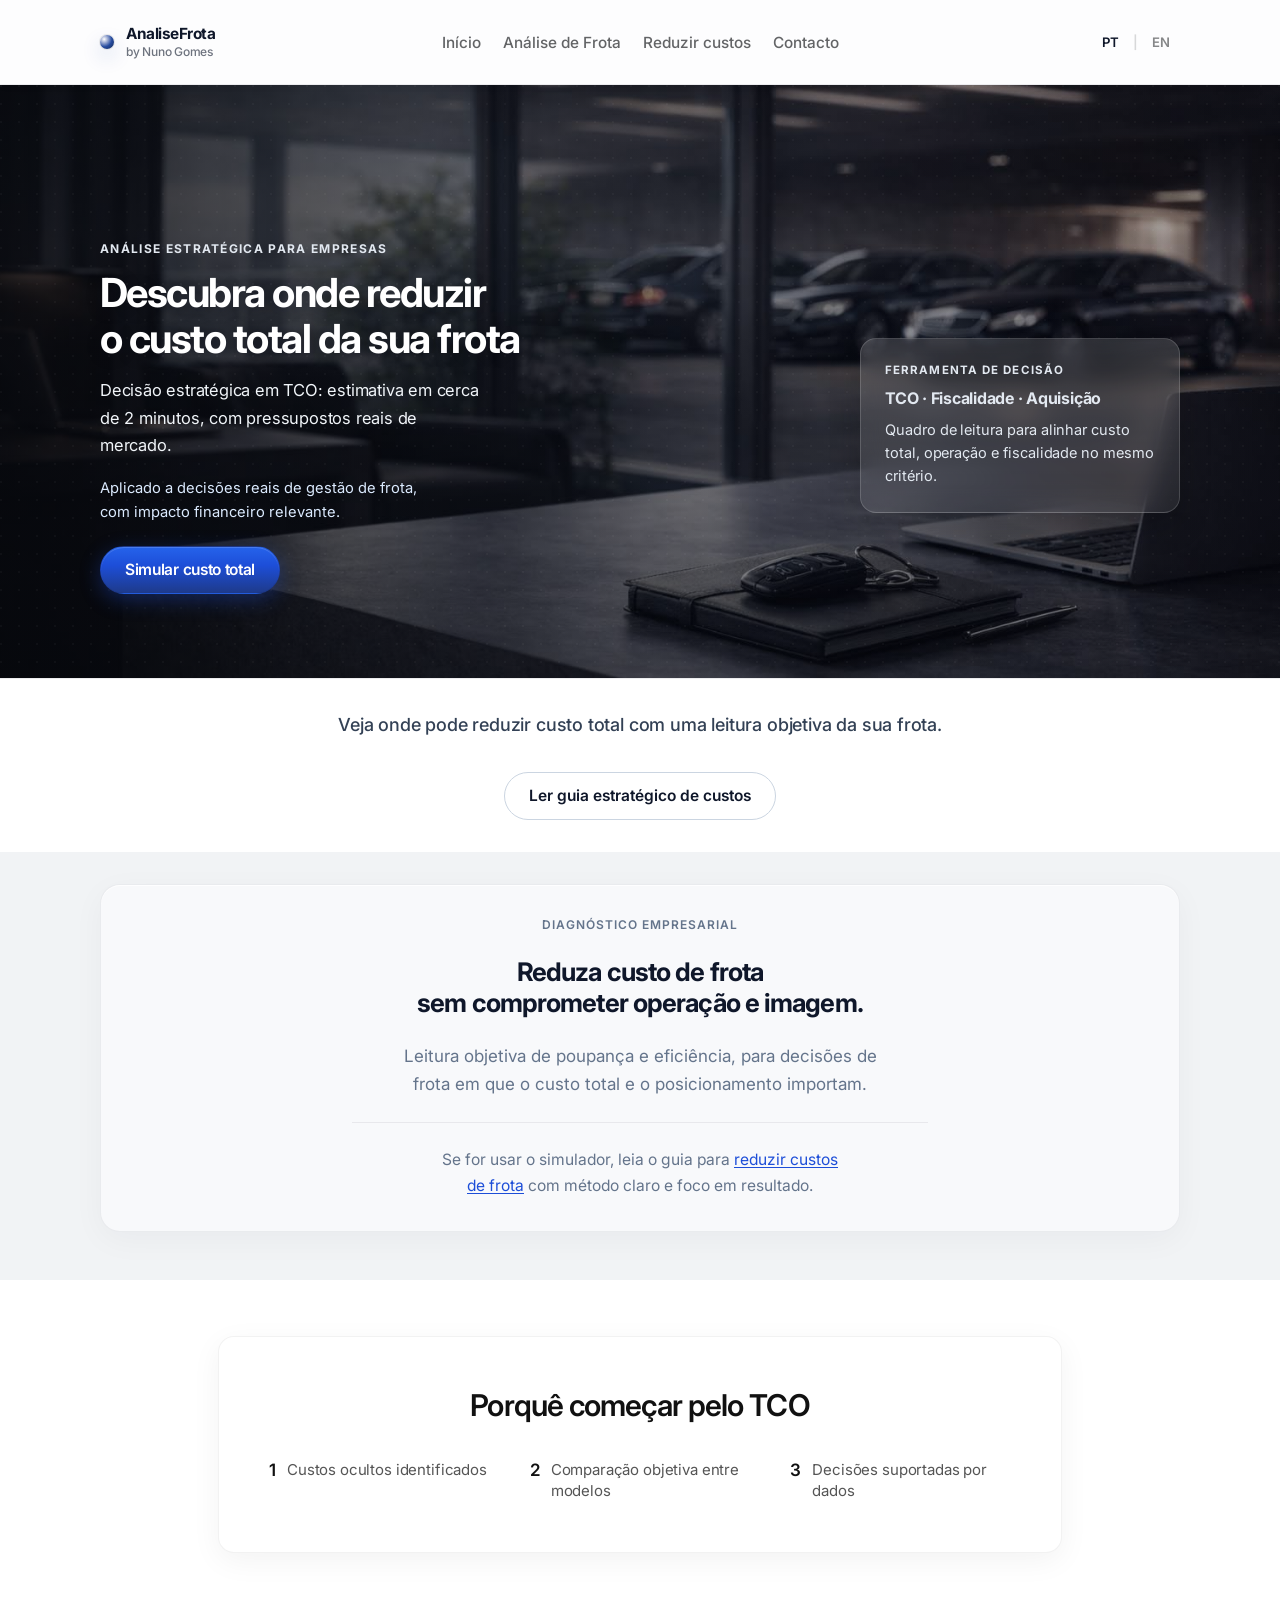
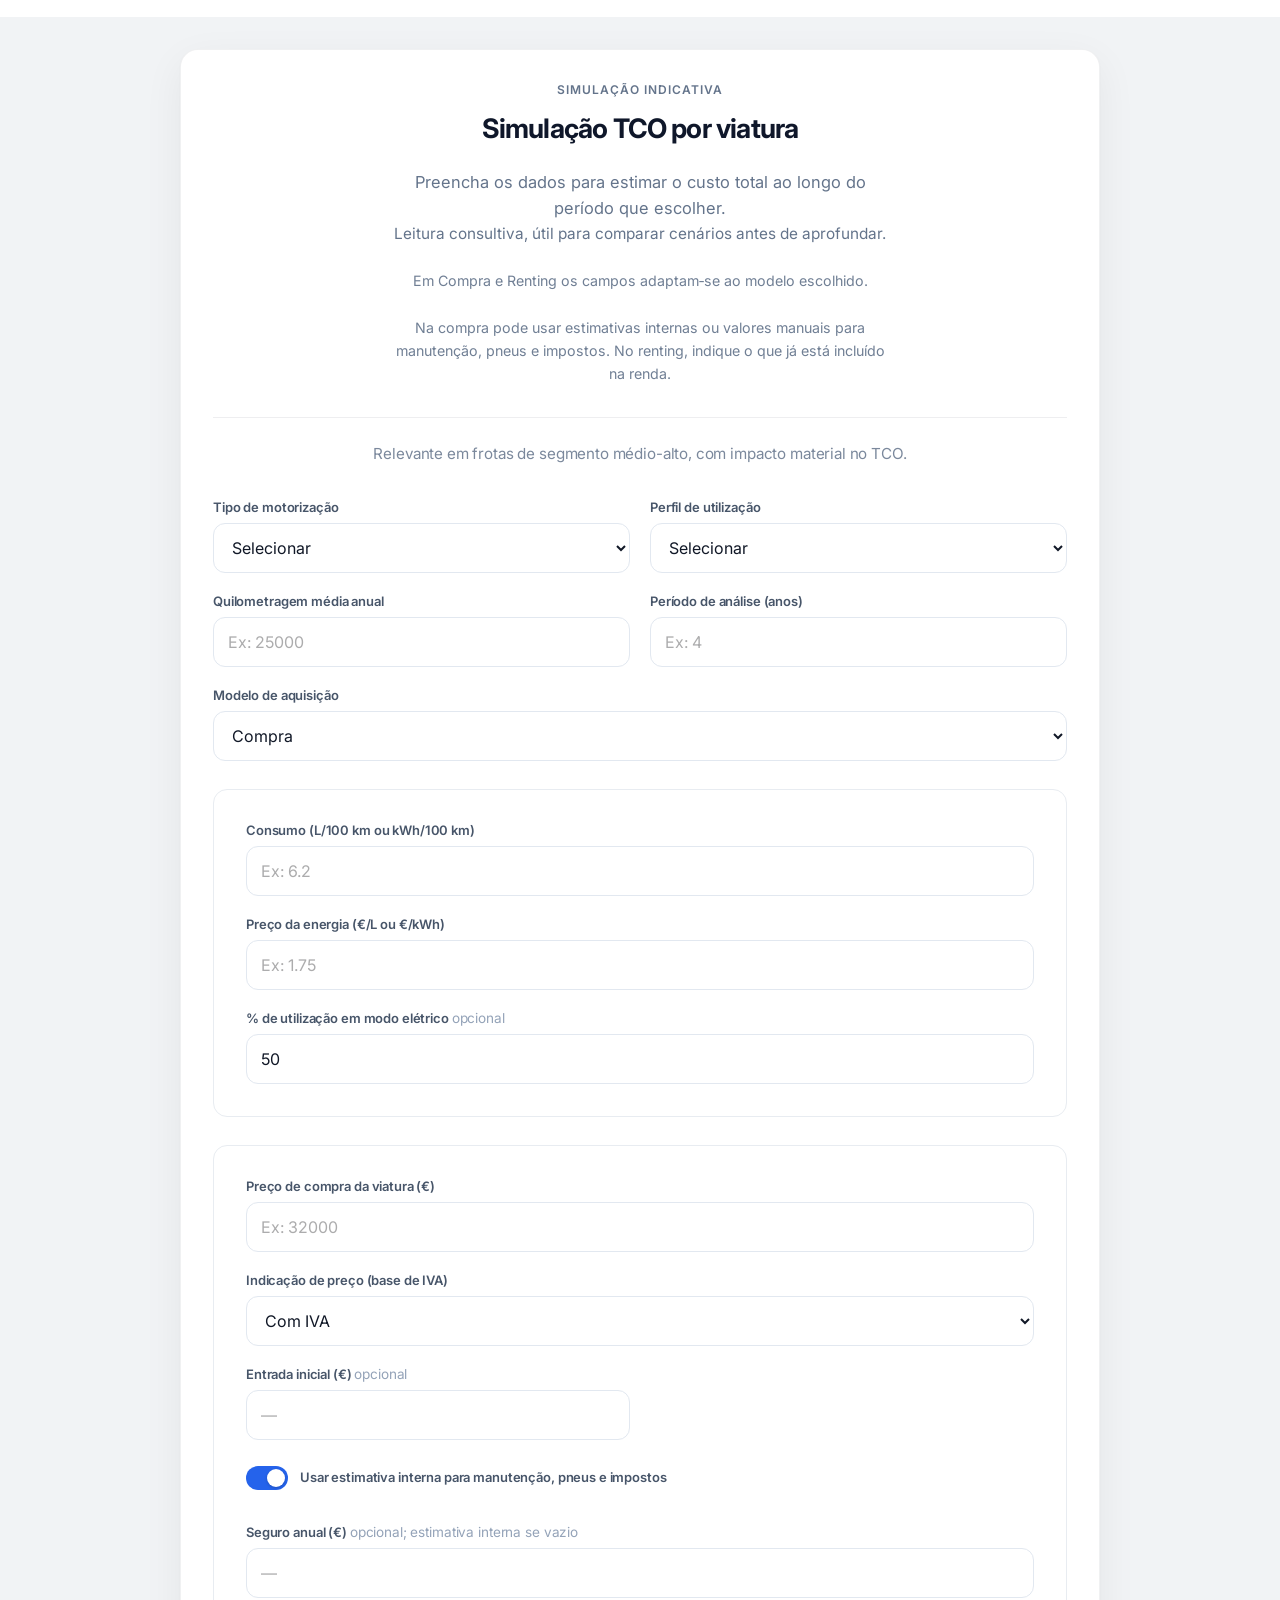
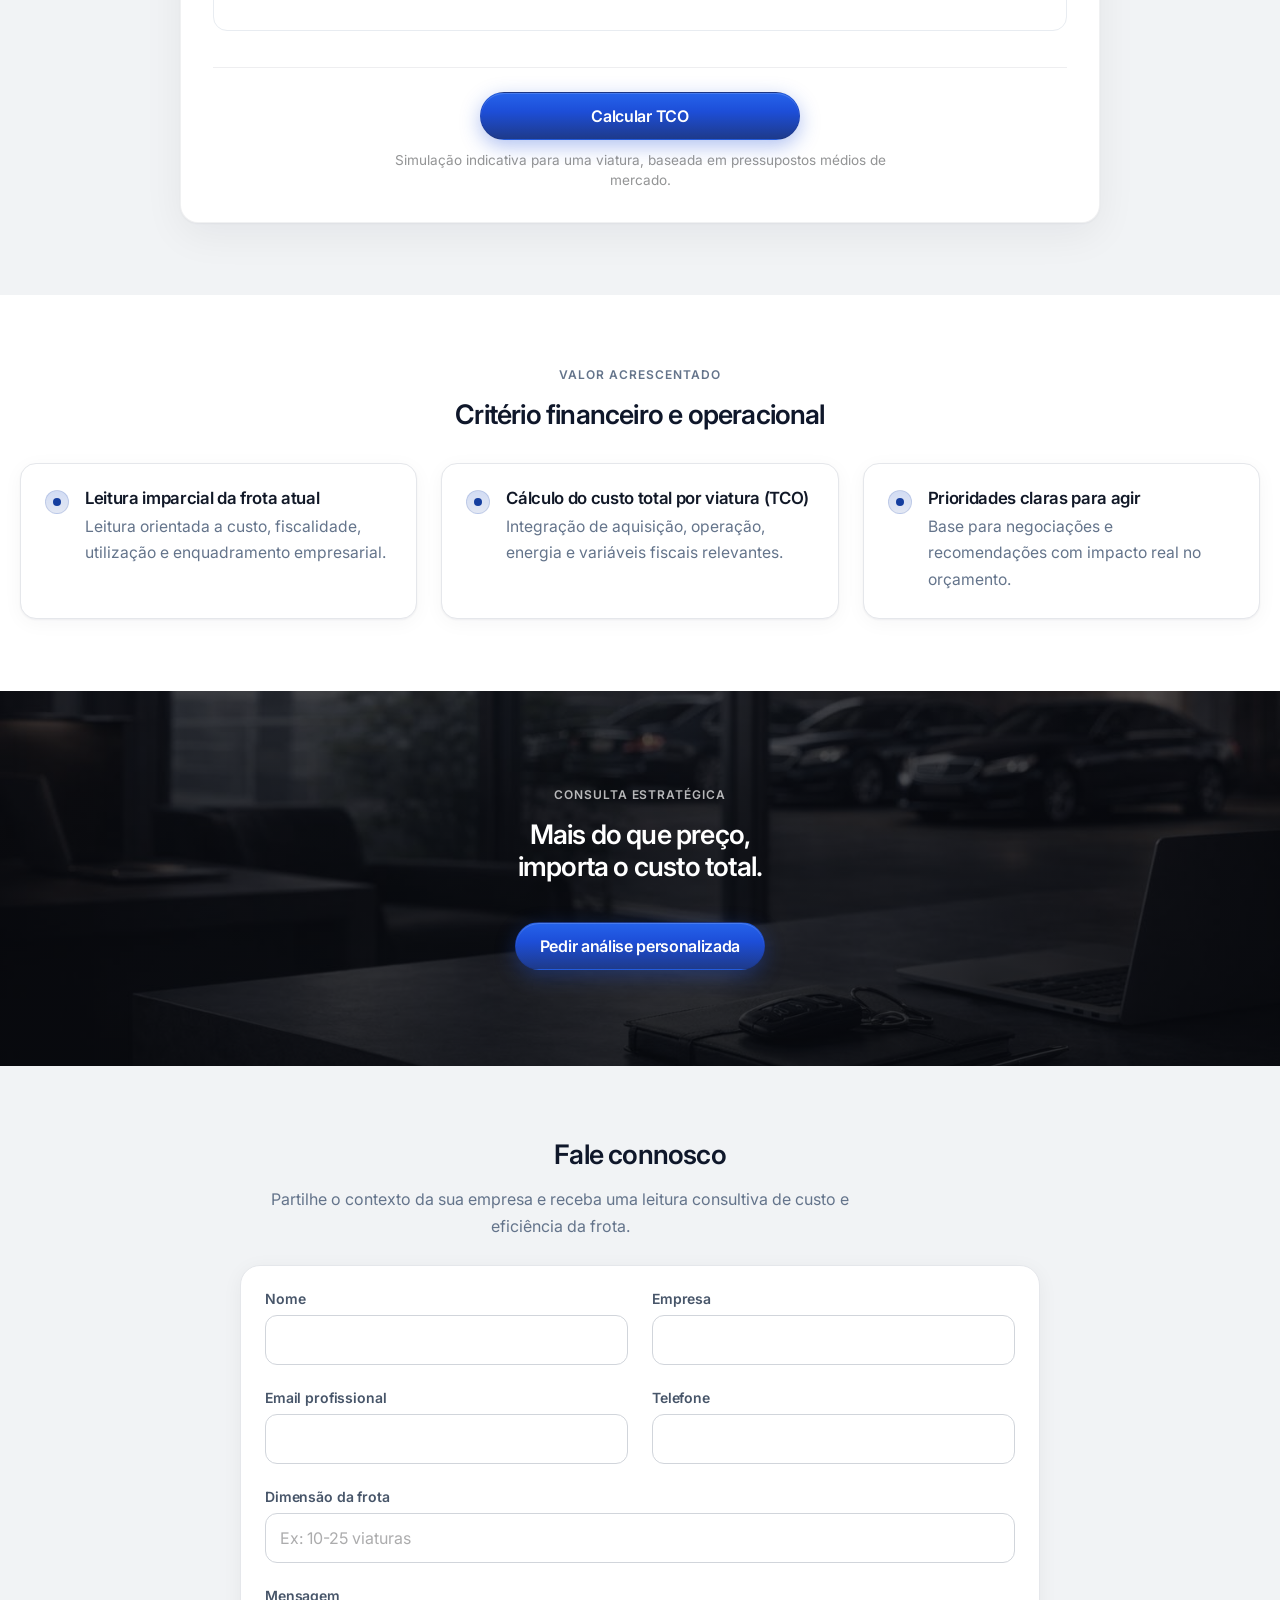
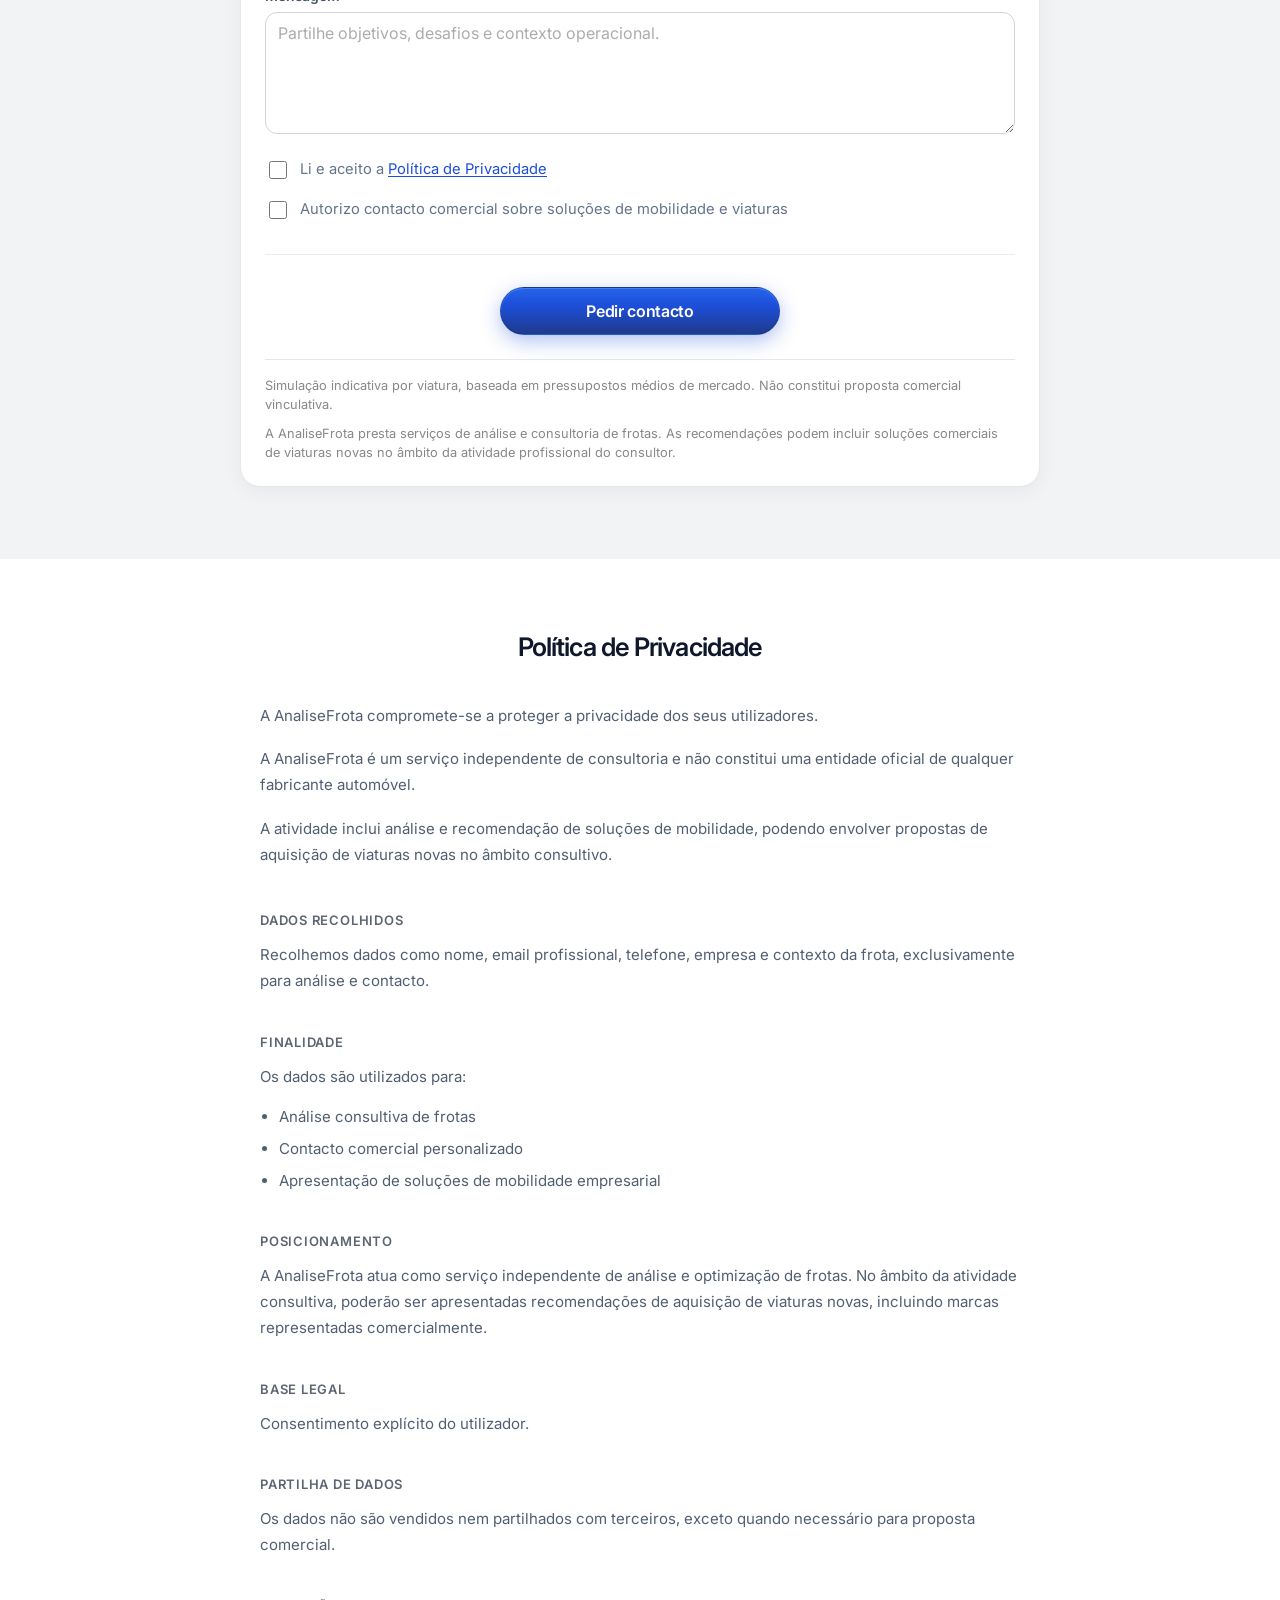
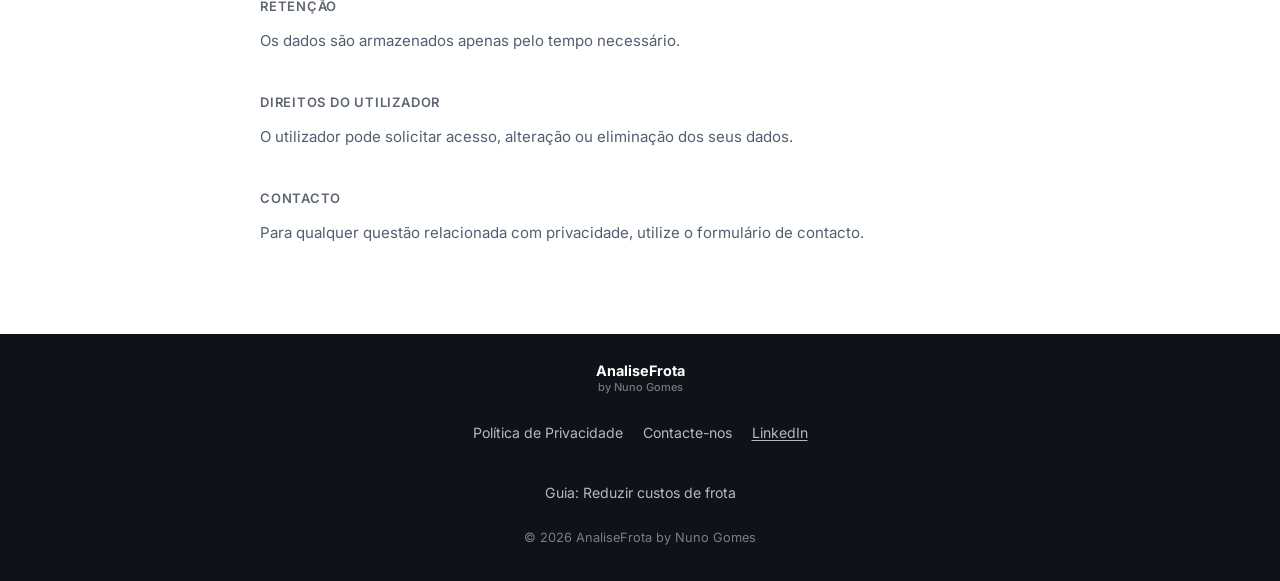
==== commit f2b8ee65: "improve PHEV energy calculation with mixed electric/fuel usage" ====
--- a/index.html
+++ b/index.html
@@ -291,6 +291,11 @@
                         <label for="energyPrice">Preço da energia (€/L ou €/kWh)</label>
                         <input id="energyPrice" name="energyPrice" type="number" min="0" step="0.01" placeholder="Ex: 1.75" data-placeholder-pt="Ex: 1.75" data-placeholder-en="E.g.: 1.75" />
                       </div>
+
+                      <div class="field field-span-2 phev-only is-hidden">
+                        <label for="phevElectricShare">% de utilização em modo elétrico <span class="label-optional">opcional</span></label>
+                        <input id="phevElectricShare" name="phevElectricShare" type="number" min="0" max="100" step="1" value="50" placeholder="50" data-placeholder-pt="50" data-placeholder-en="50" />
+                      </div>
                     </div>
                   </div>
                 </div>
